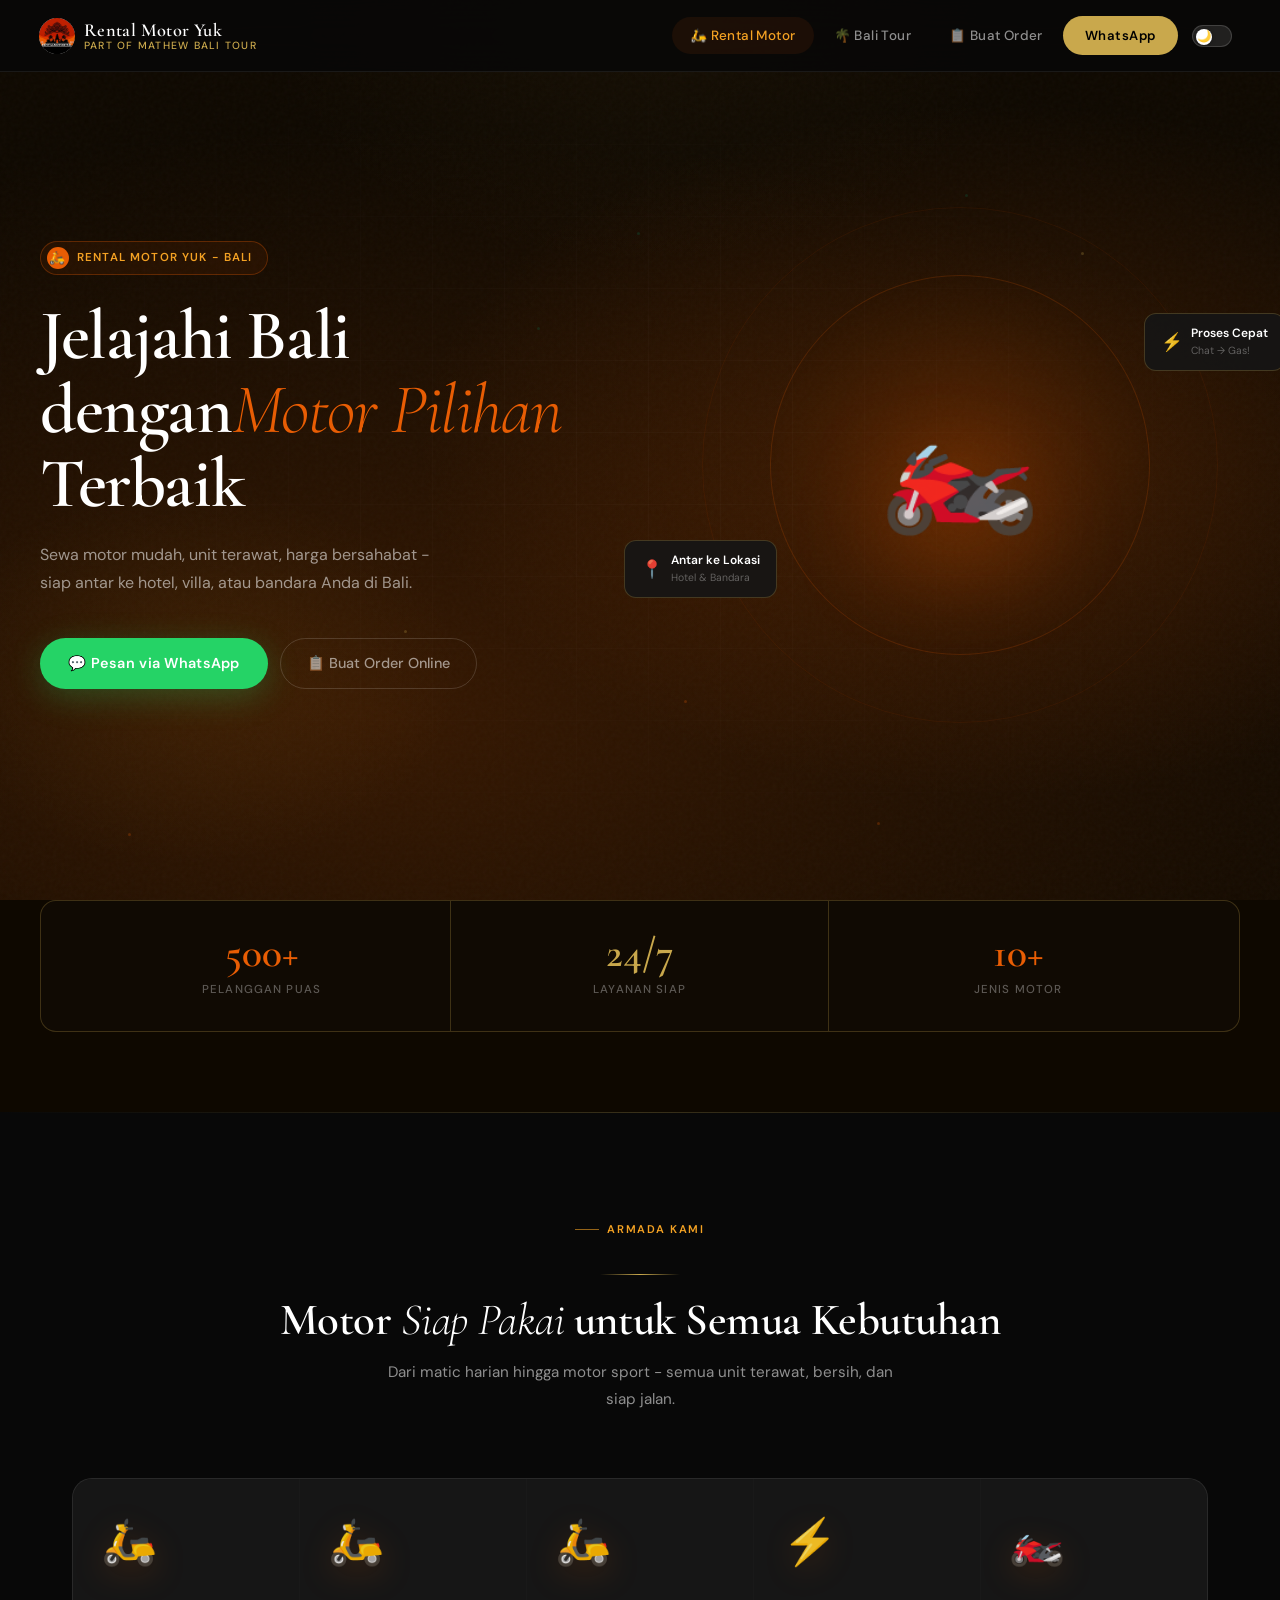
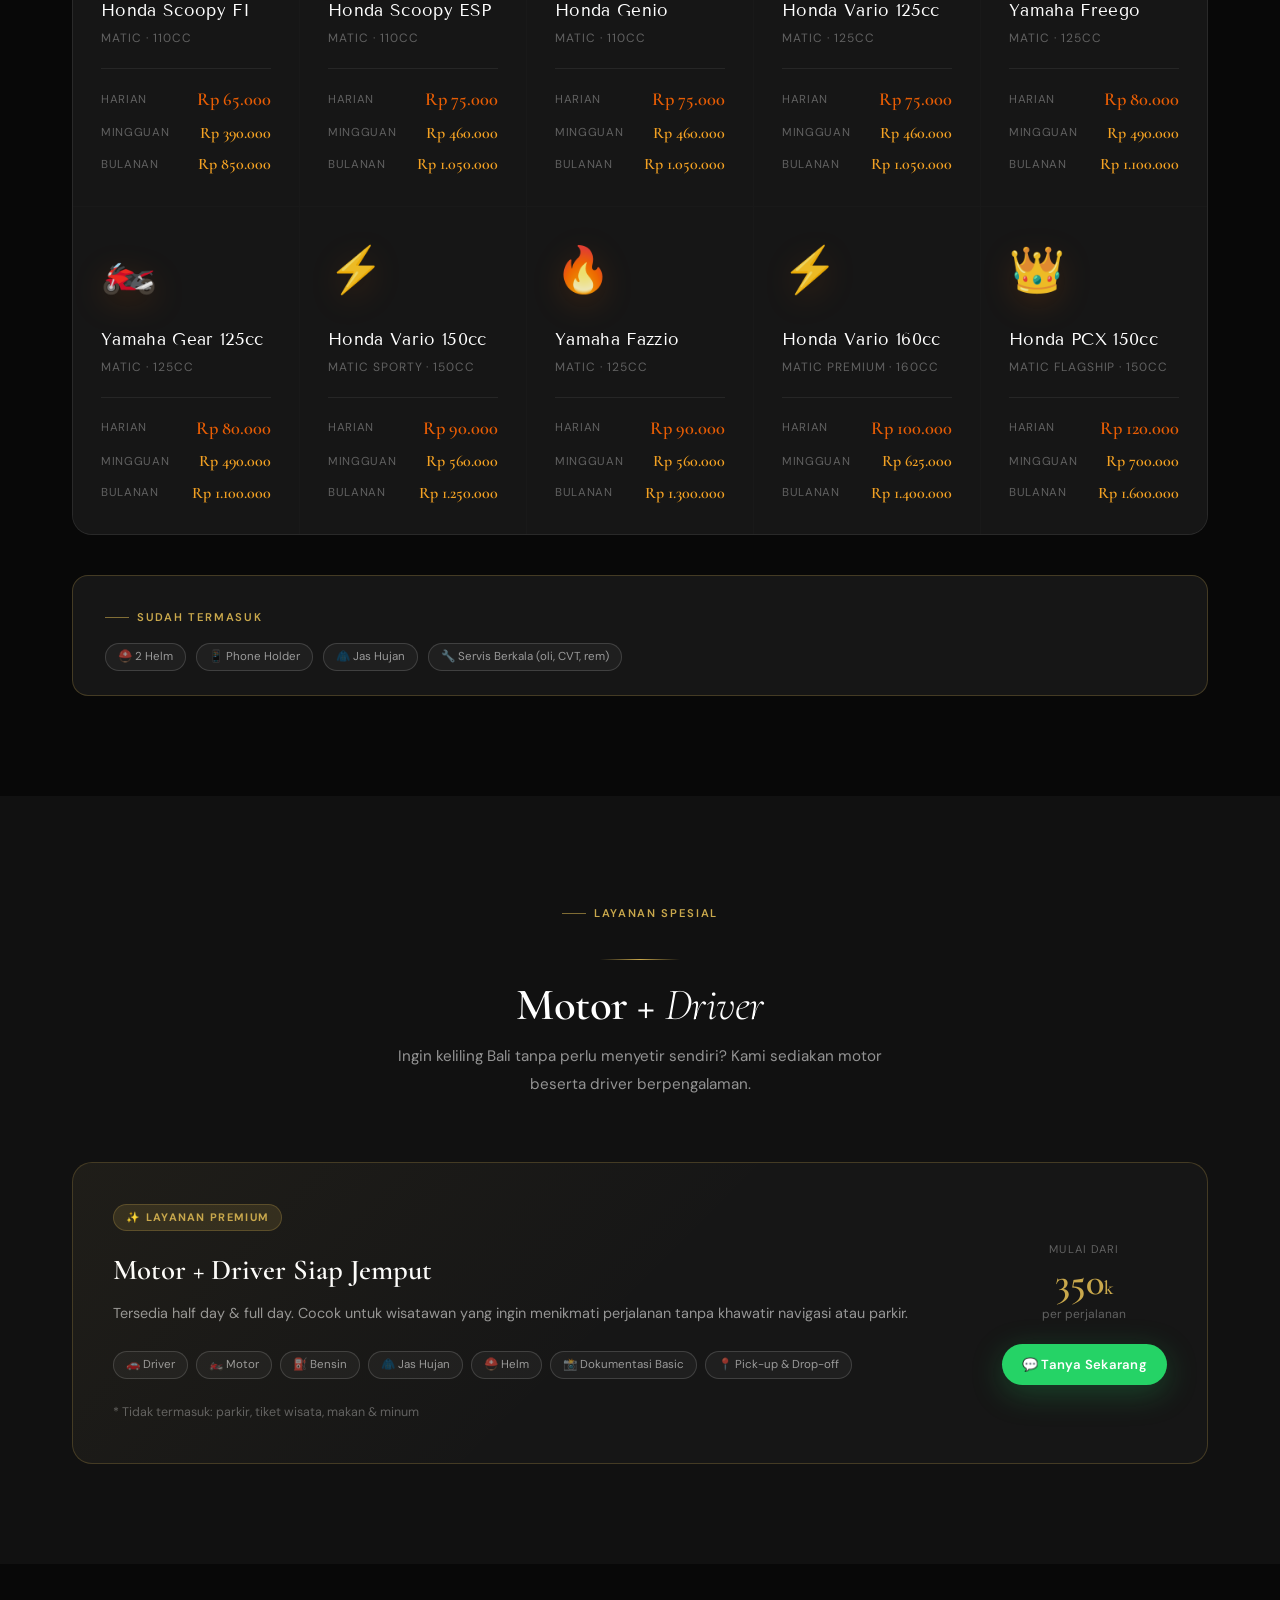
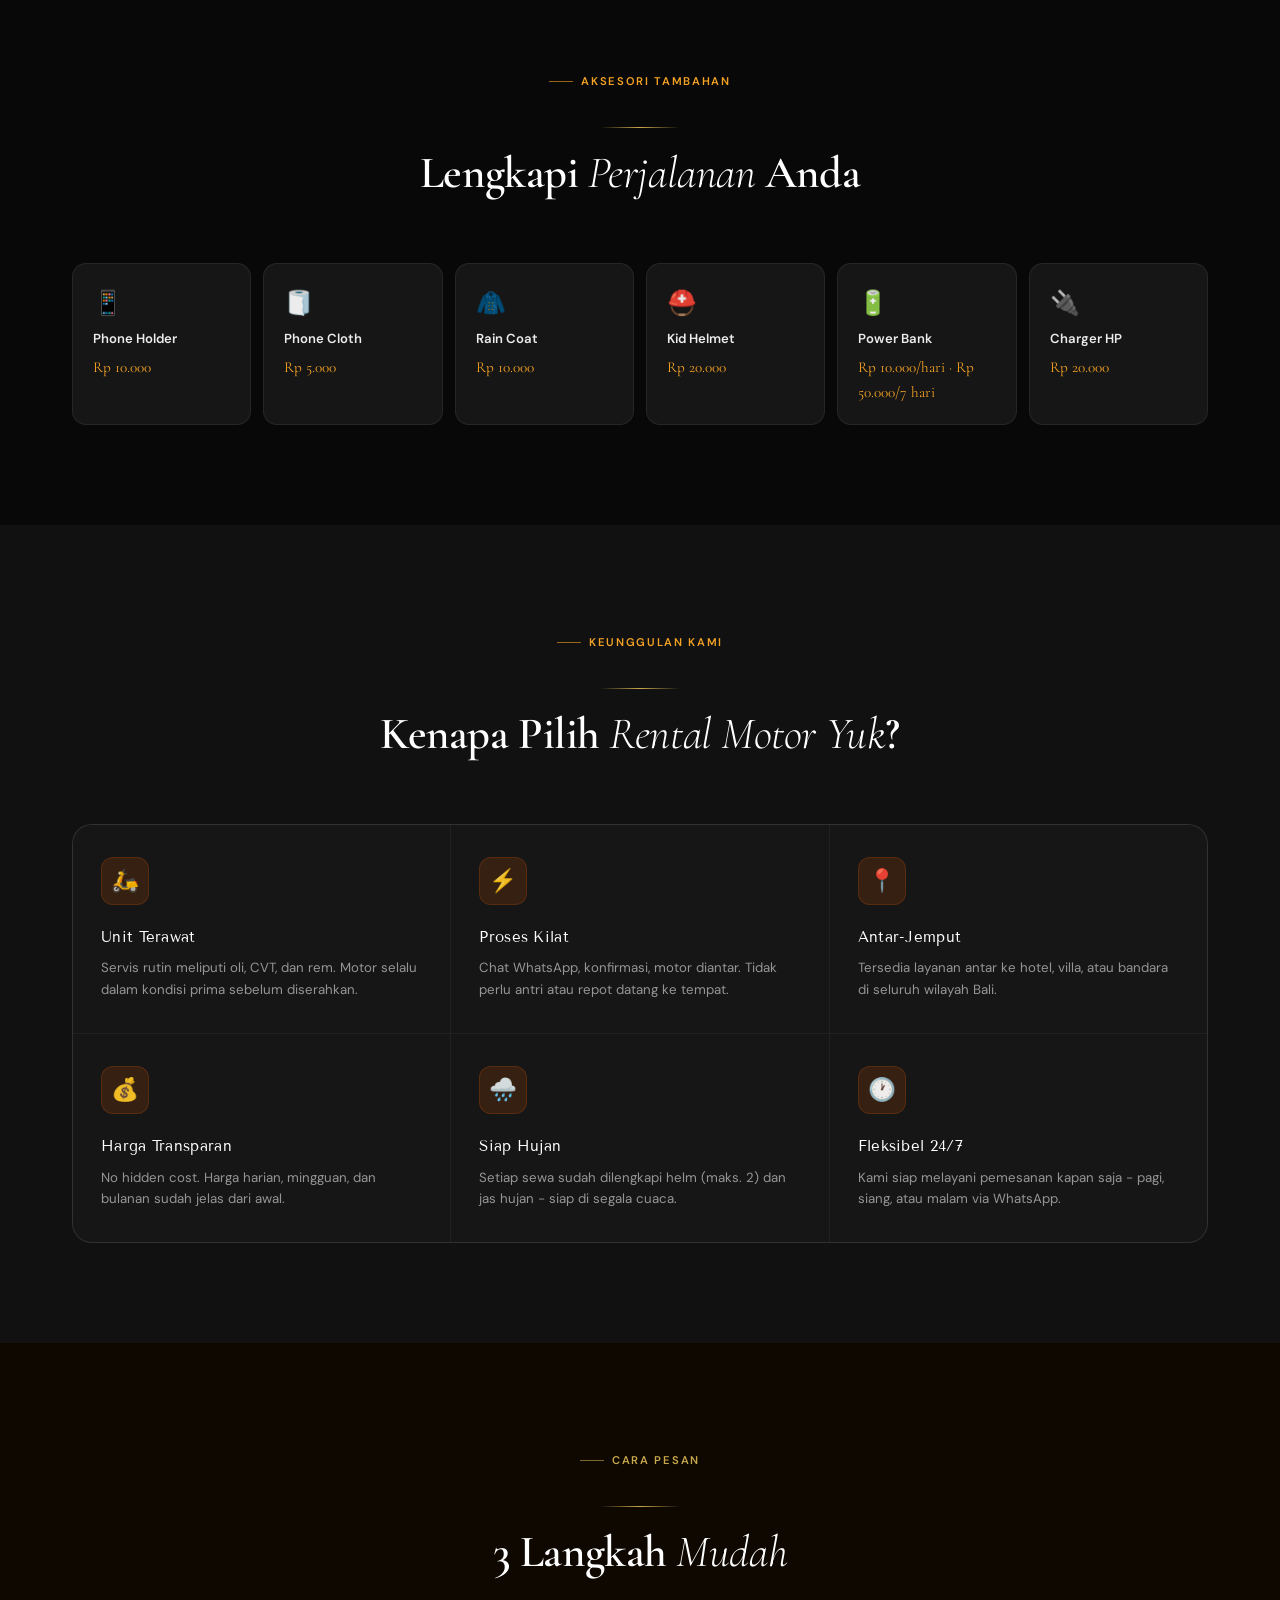
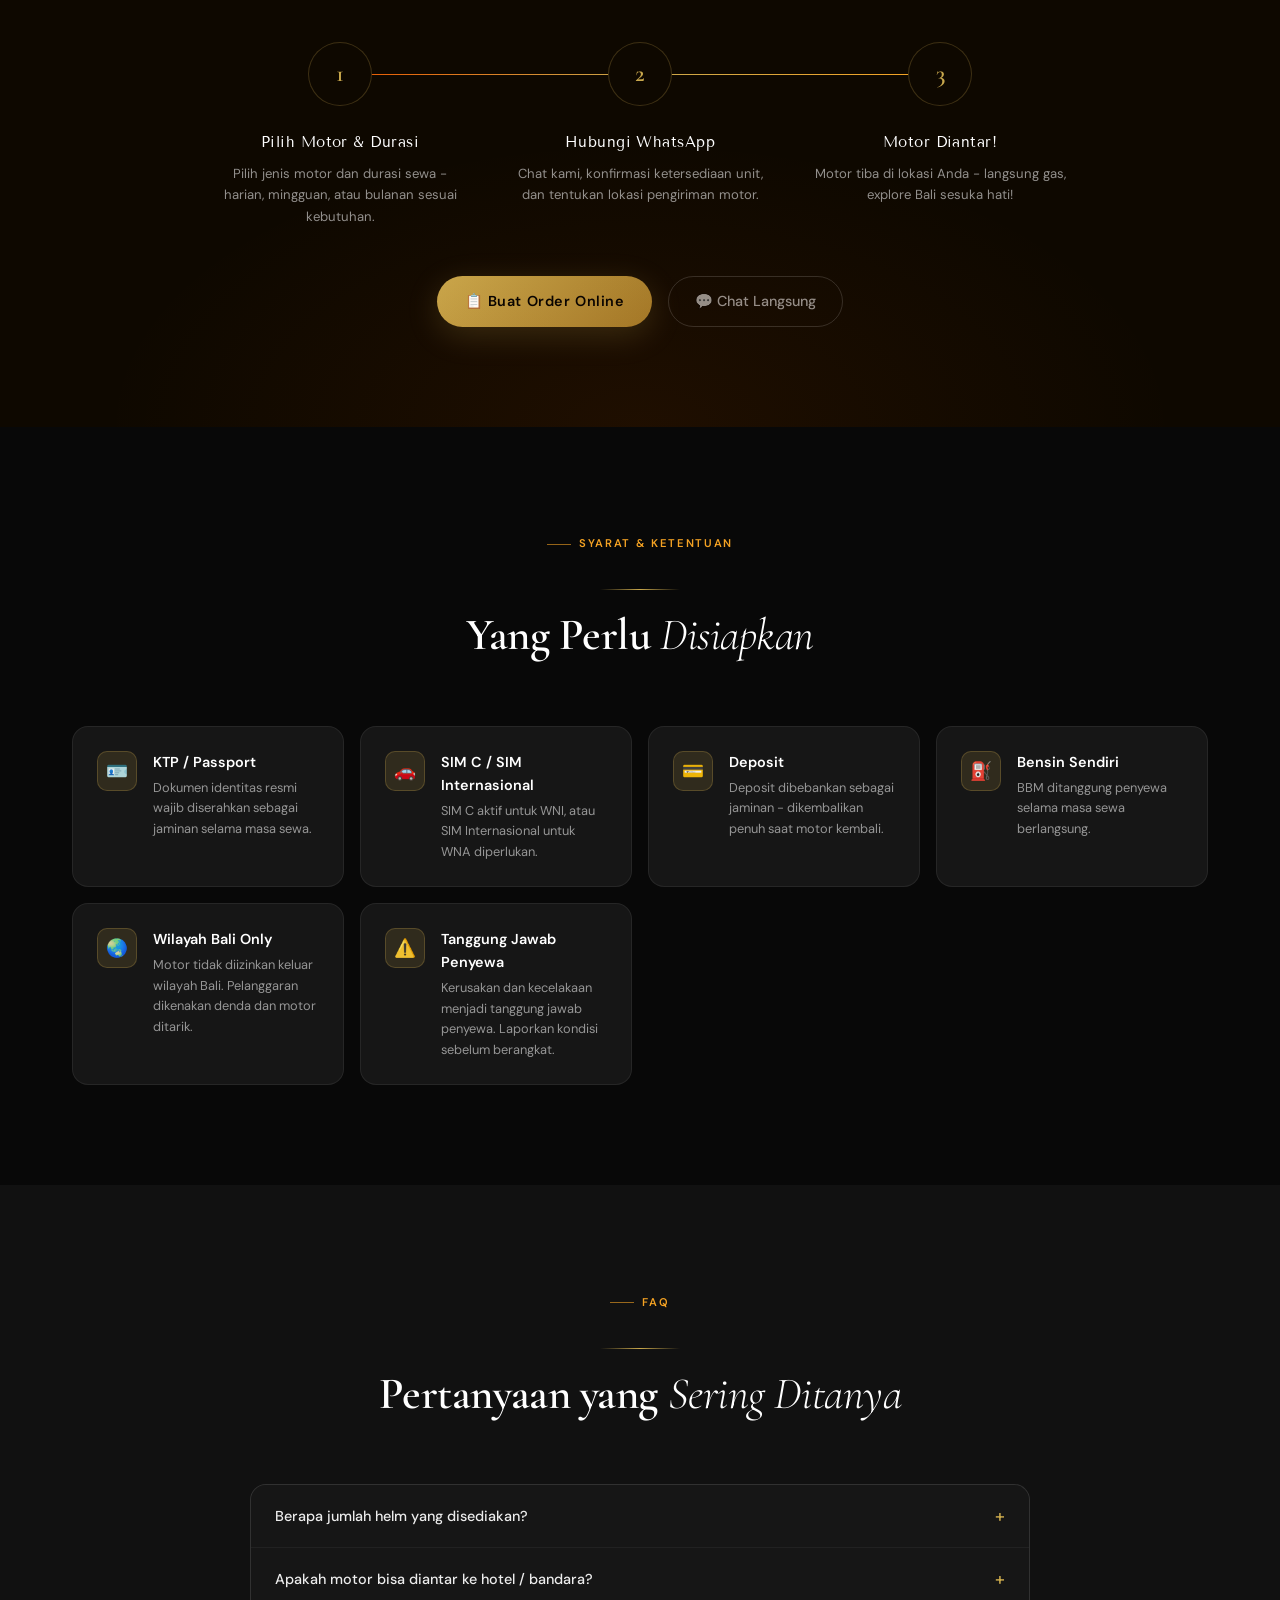
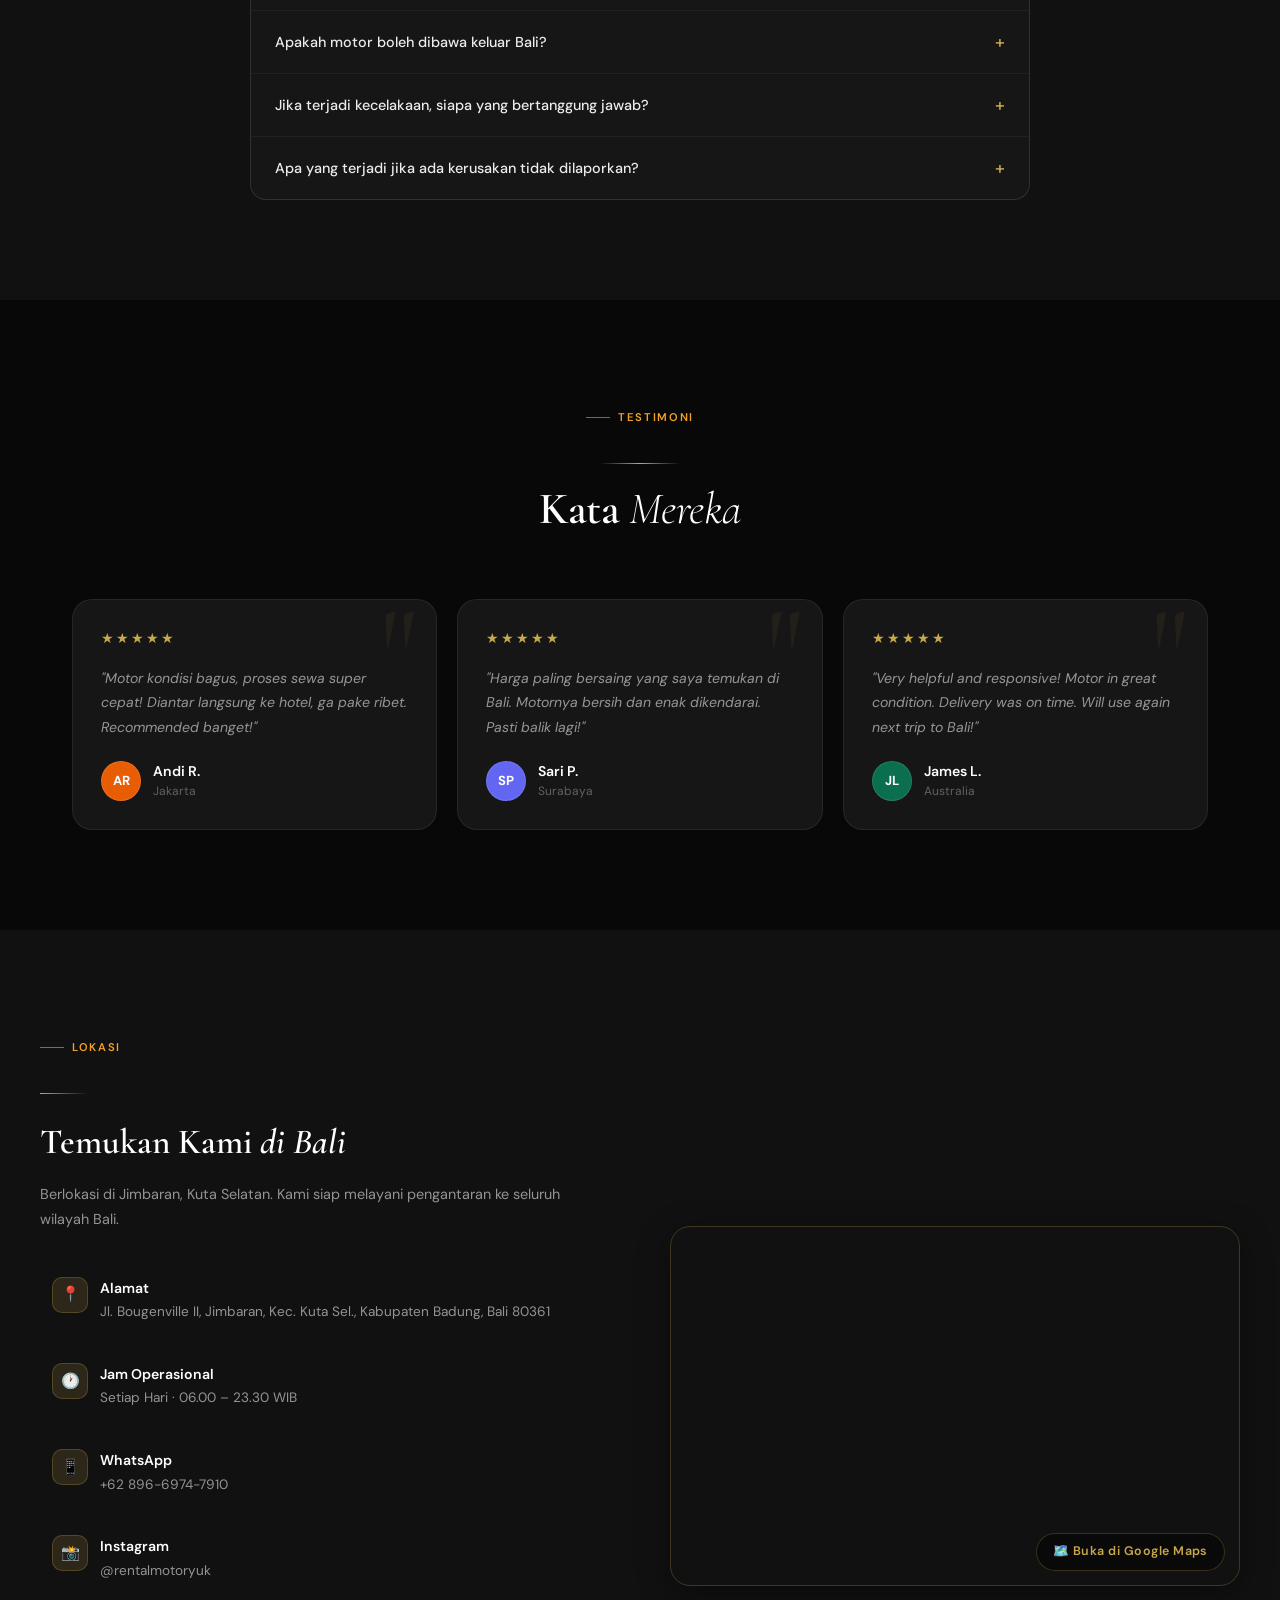
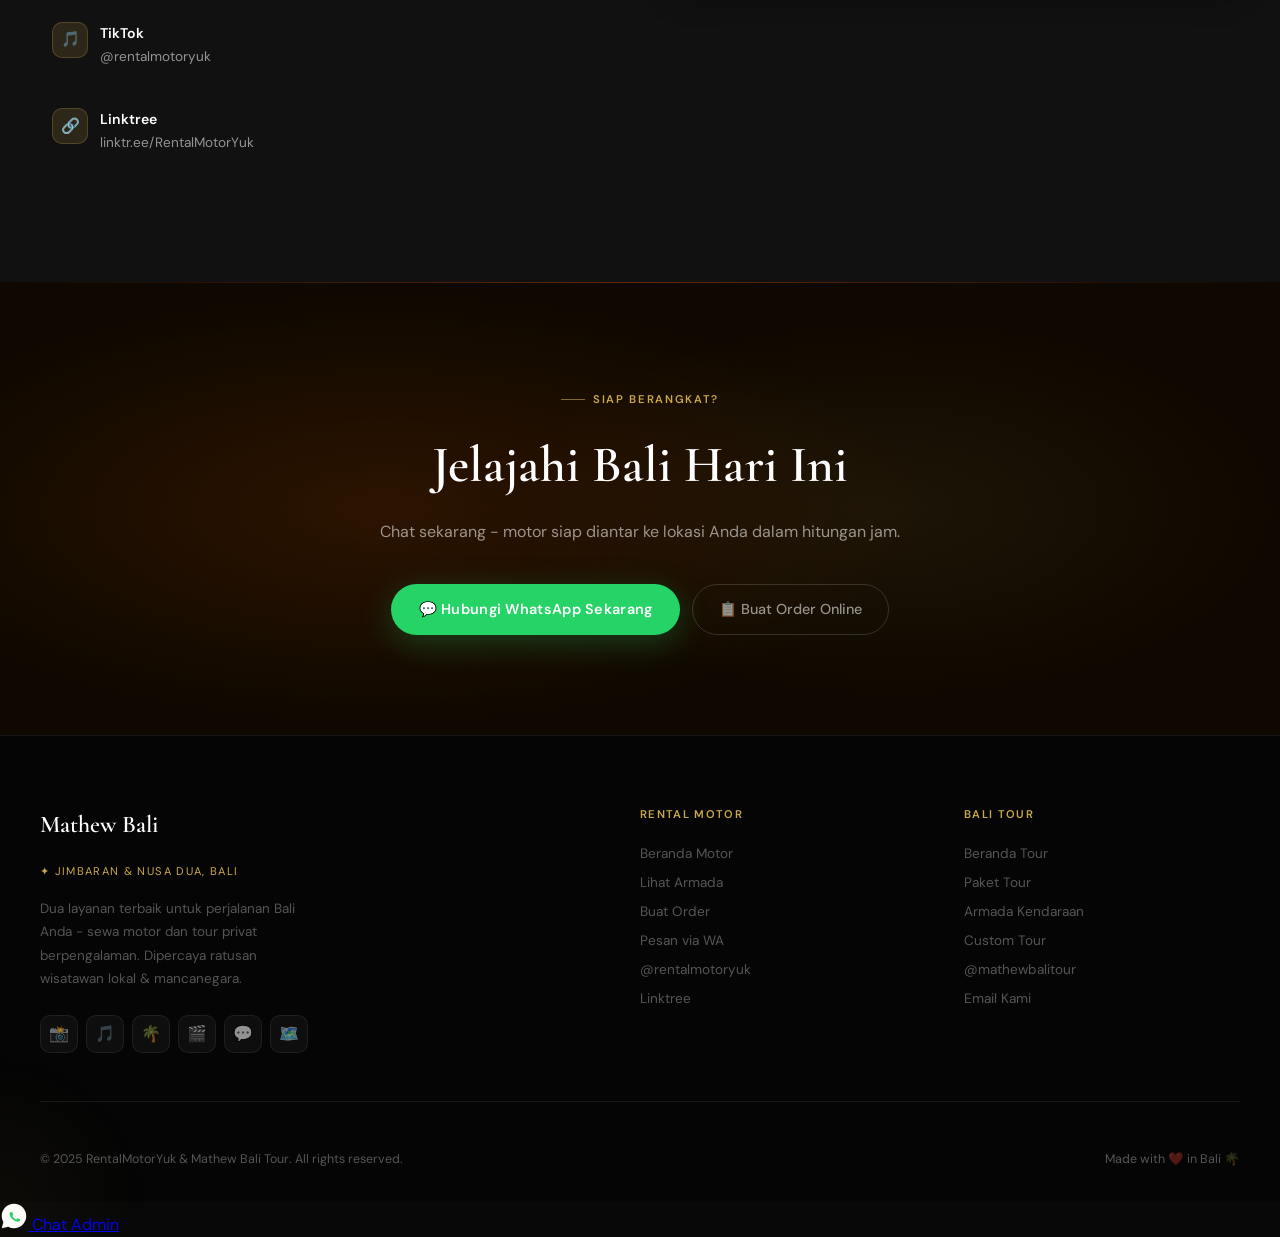
==== index.html @ 5f936829 "initial commit: website rental motor yuk & mathew bali tour" ====
<!doctype html>
<html lang="id">
  <head>
    <meta charset="UTF-8" />
    <meta name="viewport" content="width=device-width, initial-scale=1.0" />
    <title>
      Rental Motor Yuk - Sewa Motor Bali Terpercaya | Jimbaran, Nusa Dua
    </title>
    <meta
      name="description"
      content="Rental motor Bali terpercaya di Jimbaran & Nusa Dua. Scoopy, Vario, PCX, Fazzio tersedia. Harga mulai Rp 65.000/hari. Antar-jemput ke hotel & bandara."
    />

    <!-- Favicon -->
    <link rel="icon" type="image/svg+xml" href="logo/favicon.svg" />
    <link rel="shortcut icon" href="logo/favicon.svg" />
    <link rel="apple-touch-icon" href="logo/rentalmotoryuk-circle.png" />

    <!-- Open Graph / Social Preview -->
    <meta property="og:type" content="website" />
    <meta property="og:url" content="https://mathewbali.vercel.app/" />
    <meta
      property="og:title"
      content="Rental Motor Yuk – Sewa Motor Bali Terpercaya"
    />
    <meta
      property="og:description"
      content="Sewa motor Bali mudah & terpercaya. Harga mulai Rp 65.000/hari. Antar ke hotel, villa, bandara. Scoopy, Vario, PCX, Fazzio tersedia."
    />
    <meta
      property="og:image"
      content="https://mathewbali.vercel.app/logo/rentalmotoryuk-circle.png"
    />
    <meta property="og:image:width" content="400" />
    <meta property="og:image:height" content="400" />
    <meta property="og:locale" content="id_ID" />
    <meta property="og:site_name" content="Rental Motor Yuk" />

    <!-- Twitter Card -->
    <meta name="twitter:card" content="summary_large_image" />
    <meta
      name="twitter:title"
      content="Rental Motor Yuk – Sewa Motor Bali Terpercaya"
    />
    <meta
      name="twitter:description"
      content="Sewa motor Bali mudah & terpercaya. Harga mulai Rp 65.000/hari. Antar ke hotel, villa, bandara."
    />
    <meta
      name="twitter:image"
      content="https://mathewbali.vercel.app/logo/rentalmotoryuk-circle.png"
    />

    <!-- SEO extras -->
    <meta name="robots" content="index, follow" />
    <meta name="theme-color" content="#E85D04" />
    <link rel="canonical" href="https://mathewbali.vercel.app/" />

    <!-- Structured Data: Local Business + Vehicle Rental -->
    <script type="application/ld+json">
    {
      "@context": "https://schema.org",
      "@graph": [
        {
          "@type": "LocalBusiness",
          "@id": "https://mathewbali.vercel.app/#rental",
          "name": "Rental Motor Yuk",
          "description": "Rental motor Bali terpercaya di Jimbaran & Nusa Dua. Scoopy, Vario, PCX, Fazzio tersedia. Harga mulai Rp 65.000/hari. Antar-jemput ke hotel & bandara.",
          "url": "https://mathewbali.vercel.app/",
          "telephone": "+6289669747910",
          "email": "mathewbalitour@gmail.com",
          "image": "https://mathewbali.vercel.app/logo/rentalmotoryuk-circle.png",
          "logo": "https://mathewbali.vercel.app/logo/rentalmotoryuk-circle.png",
          "priceRange": "Rp 65.000 - Rp 120.000 / hari",
          "currenciesAccepted": "IDR",
          "paymentAccepted": "Cash, Transfer Bank",
          "openingHours": "Mo-Su 08:00-20:00",
          "sameAs": [
            "https://www.instagram.com/rentalmotoryuk",
            "https://www.tiktok.com/@rentalmotoryuk",
            "https://linktr.ee/RentalMotorYuk",
            "https://maps.app.goo.gl/8phzsVdAwPXBimxo9"
          ],
          "address": {
            "@type": "PostalAddress",
            "streetAddress": "Jimbaran",
            "addressLocality": "Nusa Dua",
            "addressRegion": "Bali",
            "addressCountry": "ID"
          },
          "geo": {
            "@type": "GeoCoordinates",
            "latitude": -8.7833,
            "longitude": 115.1667
          },
          "hasMap": "https://maps.app.goo.gl/8phzsVdAwPXBimxo9",
          "areaServed": {
            "@type": "Place",
            "name": "Bali, Indonesia"
          }
        },
        {
          "@type": "FAQPage",
          "mainEntity": [
            {
              "@type": "Question",
              "name": "Berapa harga sewa motor di Bali?",
              "acceptedAnswer": {
                "@type": "Answer",
                "text": "Harga sewa motor di Rental Motor Yuk mulai dari Rp 65.000/hari untuk Scoopy FI. Tersedia juga paket mingguan dan bulanan dengan harga lebih hemat."
              }
            },
            {
              "@type": "Question",
              "name": "Apakah ada layanan antar-jemput motor ke hotel?",
              "acceptedAnswer": {
                "@type": "Answer",
                "text": "Ya, kami menyediakan layanan antar-jemput motor ke hotel, villa, dan bandara di seluruh area Bali. Biaya pengantaran menyesuaikan lokasi."
              }
            },
            {
              "@type": "Question",
              "name": "Apa saja motor yang tersedia untuk disewa?",
              "acceptedAnswer": {
                "@type": "Answer",
                "text": "Tersedia Scoopy FI, Scoopy ESP, Genio, Vario 125cc, Freego, Gear 125cc, Vario 150cc, Fazzio, Vario 160cc, dan PCX 150cc."
              }
            },
            {
              "@type": "Question",
              "name": "Apa saja yang sudah termasuk dalam harga sewa motor?",
              "acceptedAnswer": {
                "@type": "Answer",
                "text": "Setiap sewa sudah termasuk 2 helm, phone holder, jas hujan, dan servis berkala (oli, CVT, rem) dalam batas wajar."
              }
            },
            {
              "@type": "Question",
              "name": "Apakah tersedia layanan motor dengan driver?",
              "acceptedAnswer": {
                "@type": "Answer",
                "text": "Ya, tersedia layanan motor + driver mulai dari Rp 350.000. Sudah termasuk driver, motor, bensin, jas hujan, helm, dokumentasi basic, serta pick-up & drop-off."
              }
            }
          ]
        }
      ]
    }
    </script>
    <link rel="preconnect" href="https://fonts.googleapis.com" />
    <link rel="preconnect" href="https://fonts.gstatic.com" crossorigin />
    <link
      href="https://fonts.googleapis.com/css2?family=Cormorant+Garamond:ital,wght@0,300;0,400;0,600;0,700;1,300;1,400&family=Tenor+Sans&family=DM+Sans:opsz,wght@9..40,300;9..40,400;9..40,500;9..40,600&display=swap"
      rel="stylesheet"
    />
    <link rel="stylesheet" href="css/style.css" />
    <!-- Anti-flash theme init -->
    <script>
      (function () {
        var t = localStorage.getItem("mathewbali-theme") || "dark";
        document.documentElement.setAttribute("data-theme", t);
      })();
    </script>
  </head>
  <body>
    <!-- ══════════════════════════════════════
     NAVBAR
══════════════════════════════════════ -->
    <nav class="navbar" id="navbar">
      <a href="index.html" class="nav-brand">
        <div class="nav-brand-logo" style="background: none; padding: 0">
          <img
            src="logo/rentalmotoryuk-circle.png"
            alt="Rental Motor Yuk"
            style="
              width: 36px;
              height: 36px;
              object-fit: cover;
              border-radius: 50%;
            "
          />
        </div>
        <div class="nav-brand-text">
          <span class="nav-brand-name">Rental Motor Yuk</span>
          <span class="nav-brand-sub">Part of Mathew Bali Tour</span>
        </div>
      </a>

      <ul class="nav-links" id="navLinks">
        <li>
          <a href="index.html" id="nav-motor" class="active-motor"
            >🛵 Rental Motor</a
          >
        </li>
        <li><a href="tour.html" id="nav-tour">🌴 Bali Tour</a></li>
        <li><a href="order.html">📋 Buat Order</a></li>
        <li>
          <a
            href="https://wa.me/6289669747910"
            target="_blank"
            class="nav-cta"
            onclick="closeMenu()"
            >WhatsApp</a
          >
        </li>
        <li id="theme-toggle-wrap">
          <div
            id="theme-toggle-track"
            onclick="toggleTheme()"
            title="Toggle light/dark mode"
          >
            <div id="theme-toggle-thumb">
              <span id="theme-toggle-icon">🌙</span>
            </div>
          </div>
        </li>
      </ul>

      <div class="hamburger" onclick="toggleMenu()" id="hamburger">
        <span></span><span></span><span></span>
      </div>
    </nav>

    <!-- ══════════════════════════════════════
     HERO
══════════════════════════════════════ -->
    <section class="motor-hero">
      <div class="hero-grid"></div>
      <div class="hero-noise"></div>
      <div class="motor-hero-inner">
        <!-- LEFT: Copy -->
        <div>
          <div class="motor-hero-badge">
            <span class="motor-hero-badge-dot">🛵</span>
            Rental Motor Yuk - Bali
          </div>
          <h1 class="hero-headline">
            <span class="word-reveal" style="--d: 0ms">Jelajahi Bali</span
            ><br />
            <span class="word-reveal" style="--d: 120ms">dengan </span
            ><em class="word-reveal" style="--d: 240ms">Motor Pilihan</em><br />
            <span class="word-reveal" style="--d: 360ms">Terbaik</span>
          </h1>
          <p class="hero-sub">
            Sewa motor mudah, unit terawat, harga bersahabat - siap antar ke
            hotel, villa, atau bandara Anda di Bali.
          </p>
          <div class="hero-buttons">
            <a
              href="https://wa.me/6289669747910?text=Halo,%20saya%20ingin%20sewa%20motor%20di%20Bali"
              target="_blank"
              class="btn-wa"
            >
              💬 Pesan via WhatsApp
            </a>
            <a href="order.html" class="btn-ghost">📋 Buat Order Online</a>
          </div>
        </div>

        <!-- RIGHT: Visual -->
        <div class="motor-visual">
          <div class="motor-glow-ring">
            <div class="motor-icon-wrap">🏍️</div>
          </div>
          <div class="motor-float-badge motor-float-badge-1">
            <span class="badge-icon">⚡</span>
            <div>
              <div class="badge-text">Proses Cepat</div>
              <div class="badge-sub">Chat → Gas!</div>
            </div>
          </div>
          <div class="motor-float-badge motor-float-badge-2">
            <span class="badge-icon">📍</span>
            <div>
              <div class="badge-text">Antar ke Lokasi</div>
              <div class="badge-sub">Hotel & Bandara</div>
            </div>
          </div>
        </div>
      </div>
    </section>

    <!-- ══════════════════════════════════════
     STATS
══════════════════════════════════════ -->
    <div class="motor-stats">
      <div class="stats-bar container">
        <div class="stat-item reveal">
          <div class="stat-num stat-num-motor">500+</div>
          <div class="stat-label">Pelanggan Puas</div>
        </div>
        <div class="stat-item reveal reveal-delay-1">
          <div class="stat-num stat-num-gold">24/7</div>
          <div class="stat-label">Layanan Siap</div>
        </div>
        <div class="stat-item reveal reveal-delay-2">
          <div class="stat-num stat-num-motor">10+</div>
          <div class="stat-label">Jenis Motor</div>
        </div>
      </div>
    </div>

    <section class="motor-armada" id="armada">
      <div class="container">
        <div class="section-header">
          <div class="section-eyebrow eyebrow-motor">Armada Kami</div>
          <div class="gold-line center"></div>
          <h2 class="section-title">
            Motor <em>Siap Pakai</em> untuk Semua Kebutuhan
          </h2>
          <p class="section-desc">
            Dari matic harian hingga motor sport - semua unit terawat, bersih,
            dan siap jalan.
          </p>
        </div>

        <div class="armada-grid">
          <!-- Scoopy FI -->
          <div class="armada-card reveal zoom-card">
            <span class="armada-emoji">🛵</span>
            <div class="armada-name">Honda Scoopy FI</div>
            <div class="armada-cc">Matic · 110cc</div>
            <div class="armada-prices">
              <div class="armada-price-row highlight">
                <span class="armada-price-label">Harian</span>
                <span class="armada-price-value">Rp 65.000</span>
              </div>
              <div class="armada-price-row">
                <span class="armada-price-label">Mingguan</span>
                <span class="armada-price-value">Rp 390.000</span>
              </div>
              <div class="armada-price-row">
                <span class="armada-price-label">Bulanan</span>
                <span class="armada-price-value">Rp 850.000</span>
              </div>
            </div>
          </div>

          <!-- Scoopy ESP -->
          <div class="armada-card reveal reveal-delay-1 zoom-card">
            <span class="armada-emoji">🛵</span>
            <div class="armada-name">Honda Scoopy ESP</div>
            <div class="armada-cc">Matic · 110cc</div>
            <div class="armada-prices">
              <div class="armada-price-row highlight">
                <span class="armada-price-label">Harian</span>
                <span class="armada-price-value">Rp 75.000</span>
              </div>
              <div class="armada-price-row">
                <span class="armada-price-label">Mingguan</span>
                <span class="armada-price-value">Rp 460.000</span>
              </div>
              <div class="armada-price-row">
                <span class="armada-price-label">Bulanan</span>
                <span class="armada-price-value">Rp 1.050.000</span>
              </div>
            </div>
          </div>

          <!-- Honda Genio -->
          <div class="armada-card reveal reveal-delay-2 zoom-card">
            <span class="armada-emoji">🛵</span>
            <div class="armada-name">Honda Genio</div>
            <div class="armada-cc">Matic · 110cc</div>
            <div class="armada-prices">
              <div class="armada-price-row highlight">
                <span class="armada-price-label">Harian</span>
                <span class="armada-price-value">Rp 75.000</span>
              </div>
              <div class="armada-price-row">
                <span class="armada-price-label">Mingguan</span>
                <span class="armada-price-value">Rp 460.000</span>
              </div>
              <div class="armada-price-row">
                <span class="armada-price-label">Bulanan</span>
                <span class="armada-price-value">Rp 1.050.000</span>
              </div>
            </div>
          </div>

          <!-- Vario 125 -->
          <div class="armada-card reveal zoom-card">
            <span class="armada-emoji">⚡</span>
            <div class="armada-name">Honda Vario 125cc</div>
            <div class="armada-cc">Matic · 125cc</div>
            <div class="armada-prices">
              <div class="armada-price-row highlight">
                <span class="armada-price-label">Harian</span>
                <span class="armada-price-value">Rp 75.000</span>
              </div>
              <div class="armada-price-row">
                <span class="armada-price-label">Mingguan</span>
                <span class="armada-price-value">Rp 460.000</span>
              </div>
              <div class="armada-price-row">
                <span class="armada-price-label">Bulanan</span>
                <span class="armada-price-value">Rp 1.050.000</span>
              </div>
            </div>
          </div>

          <!-- Yamaha Freego -->
          <div class="armada-card reveal reveal-delay-1 zoom-card">
            <span class="armada-emoji">🏍️</span>
            <div class="armada-name">Yamaha Freego</div>
            <div class="armada-cc">Matic · 125cc</div>
            <div class="armada-prices">
              <div class="armada-price-row highlight">
                <span class="armada-price-label">Harian</span>
                <span class="armada-price-value">Rp 80.000</span>
              </div>
              <div class="armada-price-row">
                <span class="armada-price-label">Mingguan</span>
                <span class="armada-price-value">Rp 490.000</span>
              </div>
              <div class="armada-price-row">
                <span class="armada-price-label">Bulanan</span>
                <span class="armada-price-value">Rp 1.100.000</span>
              </div>
            </div>
          </div>

          <!-- Yamaha Gear 125 -->
          <div class="armada-card reveal reveal-delay-2 zoom-card">
            <span class="armada-emoji">🏍️</span>
            <div class="armada-name">Yamaha Gear 125cc</div>
            <div class="armada-cc">Matic · 125cc</div>
            <div class="armada-prices">
              <div class="armada-price-row highlight">
                <span class="armada-price-label">Harian</span>
                <span class="armada-price-value">Rp 80.000</span>
              </div>
              <div class="armada-price-row">
                <span class="armada-price-label">Mingguan</span>
                <span class="armada-price-value">Rp 490.000</span>
              </div>
              <div class="armada-price-row">
                <span class="armada-price-label">Bulanan</span>
                <span class="armada-price-value">Rp 1.100.000</span>
              </div>
            </div>
          </div>

          <!-- Vario 150 -->
          <div class="armada-card reveal zoom-card">
            <span class="armada-emoji">⚡</span>
            <div class="armada-name">Honda Vario 150cc</div>
            <div class="armada-cc">Matic Sporty · 150cc</div>
            <div class="armada-prices">
              <div class="armada-price-row highlight">
                <span class="armada-price-label">Harian</span>
                <span class="armada-price-value">Rp 90.000</span>
              </div>
              <div class="armada-price-row">
                <span class="armada-price-label">Mingguan</span>
                <span class="armada-price-value">Rp 560.000</span>
              </div>
              <div class="armada-price-row">
                <span class="armada-price-label">Bulanan</span>
                <span class="armada-price-value">Rp 1.250.000</span>
              </div>
            </div>
          </div>

          <!-- Yamaha Fazzio -->
          <div class="armada-card reveal reveal-delay-1 zoom-card">
            <span class="armada-emoji">🔥</span>
            <div class="armada-name">Yamaha Fazzio</div>
            <div class="armada-cc">Matic · 125cc</div>
            <div class="armada-prices">
              <div class="armada-price-row highlight">
                <span class="armada-price-label">Harian</span>
                <span class="armada-price-value">Rp 90.000</span>
              </div>
              <div class="armada-price-row">
                <span class="armada-price-label">Mingguan</span>
                <span class="armada-price-value">Rp 560.000</span>
              </div>
              <div class="armada-price-row">
                <span class="armada-price-label">Bulanan</span>
                <span class="armada-price-value">Rp 1.300.000</span>
              </div>
            </div>
          </div>

          <!-- Vario 160 -->
          <div class="armada-card reveal reveal-delay-2 zoom-card">
            <span class="armada-emoji">⚡</span>
            <div class="armada-name">Honda Vario 160cc</div>
            <div class="armada-cc">Matic Premium · 160cc</div>
            <div class="armada-prices">
              <div class="armada-price-row highlight">
                <span class="armada-price-label">Harian</span>
                <span class="armada-price-value">Rp 100.000</span>
              </div>
              <div class="armada-price-row">
                <span class="armada-price-label">Mingguan</span>
                <span class="armada-price-value">Rp 625.000</span>
              </div>
              <div class="armada-price-row">
                <span class="armada-price-label">Bulanan</span>
                <span class="armada-price-value">Rp 1.400.000</span>
              </div>
            </div>
          </div>

          <!-- PCX 150 -->
          <div class="armada-card reveal zoom-card">
            <span class="armada-emoji">👑</span>
            <div class="armada-name">Honda PCX 150cc</div>
            <div class="armada-cc">Matic Flagship · 150cc</div>
            <div class="armada-prices">
              <div class="armada-price-row highlight">
                <span class="armada-price-label">Harian</span>
                <span class="armada-price-value">Rp 120.000</span>
              </div>
              <div class="armada-price-row">
                <span class="armada-price-label">Mingguan</span>
                <span class="armada-price-value">Rp 700.000</span>
              </div>
              <div class="armada-price-row">
                <span class="armada-price-label">Bulanan</span>
                <span class="armada-price-value">Rp 1.600.000</span>
              </div>
            </div>
          </div>
        </div>
        <!-- /armada-grid -->

        <!-- SUDAH INCLUDE -->
        <div
          style="
            margin-top: 2.5rem;
            background: var(--dark-card);
            border: 1px solid var(--gold-border);
            border-radius: 16px;
            padding: 1.5rem 2rem;
          "
        >
          <div class="section-eyebrow eyebrow-gold" style="margin-bottom: 1rem">
            Sudah Termasuk
          </div>
          <div style="display: flex; flex-wrap: wrap; gap: 10px">
            <span class="driver-include-chip">⛑️ 2 Helm</span>
            <span class="driver-include-chip">📱 Phone Holder</span>
            <span class="driver-include-chip">🧥 Jas Hujan</span>
            <span class="driver-include-chip"
              >🔧 Servis Berkala (oli, CVT, rem)</span
            >
          </div>
        </div>
      </div>
    </section>

    <!-- ══════════════════════════════════════
     LAYANAN MOTOR + DRIVER
══════════════════════════════════════ -->
    <section class="motor-features" style="background: var(--dark-surface)">
      <div class="container">
        <div class="section-header">
          <div class="section-eyebrow eyebrow-gold">Layanan Spesial</div>
          <div class="gold-line center"></div>
          <h2 class="section-title">Motor + <em>Driver</em></h2>
          <p class="section-desc">
            Ingin keliling Bali tanpa perlu menyetir sendiri? Kami sediakan
            motor beserta driver berpengalaman.
          </p>
        </div>

        <div class="driver-card reveal">
          <div>
            <div class="driver-tag">✨ Layanan Premium</div>
            <div class="driver-title">Motor + Driver Siap Jemput</div>
            <p class="driver-desc">
              Tersedia half day & full day. Cocok untuk wisatawan yang ingin
              menikmati perjalanan tanpa khawatir navigasi atau parkir.
            </p>
            <div class="driver-includes">
              <span class="driver-include-chip">🚗 Driver</span>
              <span class="driver-include-chip">🏍️ Motor</span>
              <span class="driver-include-chip">⛽ Bensin</span>
              <span class="driver-include-chip">🧥 Jas Hujan</span>
              <span class="driver-include-chip">⛑️ Helm</span>
              <span class="driver-include-chip">📸 Dokumentasi Basic</span>
              <span class="driver-include-chip">📍 Pick-up & Drop-off</span>
            </div>
            <p style="font-size: 0.78rem; color: var(--text-muted)">
              * Tidak termasuk: parkir, tiket wisata, makan & minum
            </p>
          </div>
          <div class="driver-price-box">
            <div class="driver-price-from">Mulai dari</div>
            <div class="driver-price-num">
              350<span style="font-size: 1.2rem">k</span>
            </div>
            <div class="driver-price-unit">per perjalanan</div>
            <a
              href="https://wa.me/6289669747910?text=Halo,%20saya%20ingin%20info%20layanan%20Motor%20+%20Driver"
              target="_blank"
              class="btn-wa"
              style="
                margin-top: 1.25rem;
                font-size: 0.82rem;
                padding: 10px 20px;
              "
            >
              💬 Tanya Sekarang
            </a>
          </div>
        </div>
      </div>
    </section>

    <!-- ══════════════════════════════════════
     AKSESORI TAMBAHAN
══════════════════════════════════════ -->
    <section style="background: var(--dark-bg); padding: var(--section-pad)">
      <div class="container">
        <div class="section-header">
          <div class="section-eyebrow eyebrow-motor">Aksesori Tambahan</div>
          <div class="gold-line center"></div>
          <h2 class="section-title">Lengkapi <em>Perjalanan</em> Anda</h2>
        </div>
        <div class="addon-grid">
          <div class="addon-item reveal">
            <div class="addon-icon">📱</div>
            <div class="addon-name">Phone Holder</div>
            <div class="addon-price">Rp 10.000</div>
          </div>
          <div class="addon-item reveal reveal-delay-1">
            <div class="addon-icon">🧻</div>
            <div class="addon-name">Phone Cloth</div>
            <div class="addon-price">Rp 5.000</div>
          </div>
          <div class="addon-item reveal reveal-delay-2">
            <div class="addon-icon">🧥</div>
            <div class="addon-name">Rain Coat</div>
            <div class="addon-price">Rp 10.000</div>
          </div>
          <div class="addon-item reveal">
            <div class="addon-icon">⛑️</div>
            <div class="addon-name">Kid Helmet</div>
            <div class="addon-price">Rp 20.000</div>
          </div>
          <div class="addon-item reveal reveal-delay-1">
            <div class="addon-icon">🔋</div>
            <div class="addon-name">Power Bank</div>
            <div class="addon-price">Rp 10.000/hari · Rp 50.000/7 hari</div>
          </div>
          <div class="addon-item reveal reveal-delay-2">
            <div class="addon-icon">🔌</div>
            <div class="addon-name">Charger HP</div>
            <div class="addon-price">Rp 20.000</div>
          </div>
        </div>
      </div>
    </section>

    <!-- ══════════════════════════════════════
     KEUNGGULAN
══════════════════════════════════════ -->
    <section class="motor-features">
      <div class="container">
        <div class="section-header">
          <div class="section-eyebrow eyebrow-motor">Keunggulan Kami</div>
          <div class="gold-line center"></div>
          <h2 class="section-title">Kenapa Pilih <em>Rental Motor Yuk</em>?</h2>
        </div>
        <div class="features-grid">
          <div class="feature-card reveal">
            <div class="feature-icon">🛵</div>
            <div class="feature-title">Unit Terawat</div>
            <div class="feature-desc">
              Servis rutin meliputi oli, CVT, dan rem. Motor selalu dalam
              kondisi prima sebelum diserahkan.
            </div>
          </div>
          <div class="feature-card reveal reveal-delay-1">
            <div class="feature-icon">⚡</div>
            <div class="feature-title">Proses Kilat</div>
            <div class="feature-desc">
              Chat WhatsApp, konfirmasi, motor diantar. Tidak perlu antri atau
              repot datang ke tempat.
            </div>
          </div>
          <div class="feature-card reveal reveal-delay-2">
            <div class="feature-icon">📍</div>
            <div class="feature-title">Antar-Jemput</div>
            <div class="feature-desc">
              Tersedia layanan antar ke hotel, villa, atau bandara di seluruh
              wilayah Bali.
            </div>
          </div>
          <div class="feature-card reveal">
            <div class="feature-icon">💰</div>
            <div class="feature-title">Harga Transparan</div>
            <div class="feature-desc">
              No hidden cost. Harga harian, mingguan, dan bulanan sudah jelas
              dari awal.
            </div>
          </div>
          <div class="feature-card reveal reveal-delay-1">
            <div class="feature-icon">🌧️</div>
            <div class="feature-title">Siap Hujan</div>
            <div class="feature-desc">
              Setiap sewa sudah dilengkapi helm (maks. 2) dan jas hujan - siap
              di segala cuaca.
            </div>
          </div>
          <div class="feature-card reveal reveal-delay-2">
            <div class="feature-icon">🕐</div>
            <div class="feature-title">Fleksibel 24/7</div>
            <div class="feature-desc">
              Kami siap melayani pemesanan kapan saja - pagi, siang, atau malam
              via WhatsApp.
            </div>
          </div>
        </div>
      </div>
    </section>

    <!-- ══════════════════════════════════════
     CARA PESAN
══════════════════════════════════════ -->
    <section class="motor-steps">
      <div class="container">
        <div class="section-header">
          <div class="section-eyebrow eyebrow-gold">Cara Pesan</div>
          <div class="gold-line center"></div>
          <h2 class="section-title">3 Langkah <em>Mudah</em></h2>
        </div>
        <div class="steps-track">
          <div class="step reveal">
            <div class="step-circle">1</div>
            <div class="step-title">Pilih Motor & Durasi</div>
            <div class="step-desc">
              Pilih jenis motor dan durasi sewa - harian, mingguan, atau bulanan
              sesuai kebutuhan.
            </div>
          </div>
          <div class="step reveal reveal-delay-1">
            <div class="step-circle">2</div>
            <div class="step-title">Hubungi WhatsApp</div>
            <div class="step-desc">
              Chat kami, konfirmasi ketersediaan unit, dan tentukan lokasi
              pengiriman motor.
            </div>
          </div>
          <div class="step reveal reveal-delay-2">
            <div class="step-circle">3</div>
            <div class="step-title">Motor Diantar!</div>
            <div class="step-desc">
              Motor tiba di lokasi Anda - langsung gas, explore Bali sesuka
              hati!
            </div>
          </div>
        </div>
        <div style="text-align: center; margin-top: 3rem">
          <a href="order.html" class="btn-gold" style="margin-right: 12px"
            >📋 Buat Order Online</a
          >
          <a
            href="https://wa.me/6289669747910?text=Halo,%20saya%20mau%20sewa%20motor%20di%20Bali"
            target="_blank"
            class="btn-ghost"
            >💬 Chat Langsung</a
          >
        </div>
      </div>
    </section>

    <!-- ══════════════════════════════════════
     SYARAT & KETENTUAN
══════════════════════════════════════ -->
    <section class="syarat-section">
      <div class="container">
        <div class="section-header">
          <div class="section-eyebrow eyebrow-motor">Syarat & Ketentuan</div>
          <div class="gold-line center"></div>
          <h2 class="section-title">Yang Perlu <em>Disiapkan</em></h2>
        </div>
        <div class="syarat-grid">
          <div class="syarat-card reveal">
            <div class="syarat-icon">🪪</div>
            <div>
              <div class="syarat-title">KTP / Passport</div>
              <div class="syarat-desc">
                Dokumen identitas resmi wajib diserahkan sebagai jaminan selama
                masa sewa.
              </div>
            </div>
          </div>
          <div class="syarat-card reveal reveal-delay-1">
            <div class="syarat-icon">🚗</div>
            <div>
              <div class="syarat-title">SIM C / SIM Internasional</div>
              <div class="syarat-desc">
                SIM C aktif untuk WNI, atau SIM Internasional untuk WNA
                diperlukan.
              </div>
            </div>
          </div>
          <div class="syarat-card reveal reveal-delay-2">
            <div class="syarat-icon">💳</div>
            <div>
              <div class="syarat-title">Deposit</div>
              <div class="syarat-desc">
                Deposit dibebankan sebagai jaminan - dikembalikan penuh saat
                motor kembali.
              </div>
            </div>
          </div>
          <div class="syarat-card reveal">
            <div class="syarat-icon">⛽</div>
            <div>
              <div class="syarat-title">Bensin Sendiri</div>
              <div class="syarat-desc">
                BBM ditanggung penyewa selama masa sewa berlangsung.
              </div>
            </div>
          </div>
          <div class="syarat-card reveal reveal-delay-1">
            <div class="syarat-icon">🌏</div>
            <div>
              <div class="syarat-title">Wilayah Bali Only</div>
              <div class="syarat-desc">
                Motor tidak diizinkan keluar wilayah Bali. Pelanggaran dikenakan
                denda dan motor ditarik.
              </div>
            </div>
          </div>
          <div class="syarat-card reveal reveal-delay-2">
            <div class="syarat-icon">⚠️</div>
            <div>
              <div class="syarat-title">Tanggung Jawab Penyewa</div>
              <div class="syarat-desc">
                Kerusakan dan kecelakaan menjadi tanggung jawab penyewa.
                Laporkan kondisi sebelum berangkat.
              </div>
            </div>
          </div>
        </div>
      </div>
    </section>

    <!-- ══════════════════════════════════════
     FAQ
══════════════════════════════════════ -->
    <section class="faq-section">
      <div class="container">
        <div class="section-header">
          <div class="section-eyebrow eyebrow-motor">FAQ</div>
          <div class="gold-line center"></div>
          <h2 class="section-title">Pertanyaan yang <em>Sering Ditanya</em></h2>
        </div>
        <div class="faq-list reveal">
          <div class="faq-item">
            <button class="faq-question">
              Berapa jumlah helm yang disediakan?
              <span class="faq-icon">+</span>
            </button>
            <div class="faq-answer">
              <div class="faq-answer-inner">
                Setiap sewa sudah termasuk maksimal 2 helm. Jika membutuhkan
                helm tambahan (misalnya helm anak), tersedia dengan biaya Rp
                20.000.
              </div>
            </div>
          </div>
          <div class="faq-item">
            <button class="faq-question">
              Apakah motor bisa diantar ke hotel / bandara?
              <span class="faq-icon">+</span>
            </button>
            <div class="faq-answer">
              <div class="faq-answer-inner">
                Bisa. Layanan antar-jemput tersedia ke seluruh wilayah Bali -
                hotel, villa, bandara, maupun pelabuhan. Biaya pengiriman
                disesuaikan dengan lokasi tujuan.
              </div>
            </div>
          </div>
          <div class="faq-item">
            <button class="faq-question">
              Apakah motor boleh dibawa keluar Bali?
              <span class="faq-icon">+</span>
            </button>
            <div class="faq-answer">
              <div class="faq-answer-inner">
                Tidak. Motor hanya boleh digunakan di wilayah Bali. Membawa
                motor keluar Bali akan dikenakan denda dan motor akan ditarik
                paksa.
              </div>
            </div>
          </div>
          <div class="faq-item">
            <button class="faq-question">
              Jika terjadi kecelakaan, siapa yang bertanggung jawab?
              <span class="faq-icon">+</span>
            </button>
            <div class="faq-answer">
              <div class="faq-answer-inner">
                Segala risiko dan biaya akibat kecelakaan ditanggung sepenuhnya
                oleh penyewa. Kami menyarankan penyewa untuk berkendara dengan
                hati-hati dan mematuhi peraturan lalu lintas.
              </div>
            </div>
          </div>
          <div class="faq-item">
            <button class="faq-question">
              Apa yang terjadi jika ada kerusakan tidak dilaporkan?
              <span class="faq-icon">+</span>
            </button>
            <div class="faq-answer">
              <div class="faq-answer-inner">
                Kerusakan yang tidak dilaporkan sebelum motor digunakan akan
                dianggap tanggung jawab penyewa, dan dikenakan denda serta motor
                bisa ditarik. Harap periksa kondisi motor sebelum berangkat.
              </div>
            </div>
          </div>
        </div>
      </div>
    </section>

    <!-- ══════════════════════════════════════
     TESTIMONI
══════════════════════════════════════ -->
    <section class="testimonials">
      <div class="container">
        <div class="section-header">
          <div class="section-eyebrow eyebrow-motor">Testimoni</div>
          <div class="gold-line center"></div>
          <h2 class="section-title">Kata <em>Mereka</em></h2>
        </div>
        <div class="testi-grid">
          <div class="testi-card reveal">
            <div class="testi-stars">★★★★★</div>
            <p class="testi-text">
              "Motor kondisi bagus, proses sewa super cepat! Diantar langsung ke
              hotel, ga pake ribet. Recommended banget!"
            </p>
            <div class="testi-author">
              <div
                class="testi-avatar"
                style="background: var(--motor-primary)"
              >
                AR
              </div>
              <div>
                <div class="testi-name">Andi R.</div>
                <div class="testi-loc">Jakarta</div>
              </div>
            </div>
          </div>
          <div class="testi-card reveal reveal-delay-1">
            <div class="testi-stars">★★★★★</div>
            <p class="testi-text">
              "Harga paling bersaing yang saya temukan di Bali. Motornya bersih
              dan enak dikendarai. Pasti balik lagi!"
            </p>
            <div class="testi-author">
              <div class="testi-avatar" style="background: #6366f1">SP</div>
              <div>
                <div class="testi-name">Sari P.</div>
                <div class="testi-loc">Surabaya</div>
              </div>
            </div>
          </div>
          <div class="testi-card reveal reveal-delay-2">
            <div class="testi-stars">★★★★★</div>
            <p class="testi-text">
              "Very helpful and responsive! Motor in great condition. Delivery
              was on time. Will use again next trip to Bali!"
            </p>
            <div class="testi-author">
              <div class="testi-avatar" style="background: var(--tour-primary)">
                JL
              </div>
              <div>
                <div class="testi-name">James L.</div>
                <div class="testi-loc">Australia</div>
              </div>
            </div>
          </div>
        </div>
      </div>
    </section>

    <!-- ══════════════════════════════════════
     LOKASI
══════════════════════════════════════ -->
    <section class="location-section">
      <div class="location-inner">
        <div class="location-info">
          <div class="section-eyebrow eyebrow-motor">Lokasi</div>
          <div class="gold-line"></div>
          <h2>Temukan Kami <em>di Bali</em></h2>
          <p class="loc-desc">
            Berlokasi di Jimbaran, Kuta Selatan. Kami siap melayani pengantaran
            ke seluruh wilayah Bali.
          </p>
          <div class="location-detail">
            <div class="loc-icon">📍</div>
            <div class="loc-text">
              <strong>Alamat</strong>
              Jl. Bougenville II, Jimbaran, Kec. Kuta Sel., Kabupaten Badung,
              Bali 80361
            </div>
          </div>
          <div class="location-detail">
            <div class="loc-icon">🕐</div>
            <div class="loc-text">
              <strong>Jam Operasional</strong>
              Setiap Hari · 06.00 – 23.30 WIB
            </div>
          </div>
          <div class="location-detail">
            <div class="loc-icon">📱</div>
            <div class="loc-text">
              <strong>WhatsApp</strong>
              +62 896-6974-7910
            </div>
          </div>
          <div class="location-detail">
            <div class="loc-icon">📸</div>
            <div class="loc-text">
              <strong>Instagram</strong>
              @rentalmotoryuk
            </div>
          </div>
          <div class="location-detail">
            <div class="loc-icon">🎵</div>
            <div class="loc-text">
              <strong>TikTok</strong>
              @rentalmotoryuk
            </div>
          </div>
          <div class="location-detail">
            <div class="loc-icon">🔗</div>
            <div class="loc-text">
              <strong>Linktree</strong>
              linktr.ee/RentalMotorYuk
            </div>
          </div>
        </div>
        <div class="map-embed-wrap">
          <iframe
            src="https://maps.google.com/maps?q=Jl.+Bougenville+II,+Jimbaran,+Kec.+Kuta+Sel.,+Kabupaten+Badung,+Bali+80361&output=embed&z=16"
            width="100%"
            height="100%"
            style="border: 0; border-radius: 20px"
            allowfullscreen=""
            loading="lazy"
            referrerpolicy="no-referrer-when-downgrade"
            title="Lokasi Rental Motor Yuk"
          ></iframe>
          <a
            href="https://maps.app.goo.gl/8phzsVdAwPXBimxo9"
            target="_blank"
            class="map-open-btn"
            >🗺️ Buka di Google Maps</a
          >
        </div>
      </div>
    </section>

    <!-- ══════════════════════════════════════
     CTA BOTTOM
══════════════════════════════════════ -->
    <div class="motor-cta-banner">
      <div class="container" style="position: relative">
        <div
          class="section-eyebrow eyebrow-gold"
          style="justify-content: center; margin-bottom: 1rem"
        >
          Siap Berangkat?
        </div>
        <h2>Jelajahi Bali Hari Ini</h2>
        <p>
          Chat sekarang - motor siap diantar ke lokasi Anda dalam hitungan jam.
        </p>
        <div
          style="
            display: flex;
            gap: 12px;
            justify-content: center;
            flex-wrap: wrap;
          "
        >
          <a
            href="https://wa.me/6289669747910?text=Halo,%20saya%20mau%20sewa%20motor%20di%20Bali"
            target="_blank"
            class="btn-wa"
          >
            💬 Hubungi WhatsApp Sekarang
          </a>
          <a href="order.html" class="btn-ghost">📋 Buat Order Online</a>
        </div>
      </div>
    </div>

    <!-- ══════════════════════════════════════
     FOOTER
══════════════════════════════════════ -->
    <footer>
      <div class="footer-inner">
        <div class="footer-top">
          <div>
            <div class="footer-brand-name">Mathew Bali</div>
            <div class="footer-brand-tagline">✦ Jimbaran & Nusa Dua, Bali</div>
            <p class="footer-brand-desc">
              Dua layanan terbaik untuk perjalanan Bali Anda - sewa motor dan
              tour privat berpengalaman. Dipercaya ratusan wisatawan lokal &
              mancanegara.
            </p>
            <div class="footer-socials">
              <a
                href="https://www.instagram.com/rentalmotoryuk"
                target="_blank"
                class="social-btn"
                title="Instagram Rental Motor"
                >📸</a
              >
              <a
                href="https://www.tiktok.com/@rentalmotoryuk"
                target="_blank"
                class="social-btn"
                title="TikTok Rental Motor"
                >🎵</a
              >
              <a
                href="https://www.instagram.com/mathewbalitour"
                target="_blank"
                class="social-btn"
                title="Instagram Bali Tour"
                >🌴</a
              >
              <a
                href="https://www.tiktok.com/@mathewbalitour"
                target="_blank"
                class="social-btn"
                title="TikTok Bali Tour"
                >🎬</a
              >
              <a
                href="https://wa.me/6289669747910"
                target="_blank"
                class="social-btn"
                title="WhatsApp"
                >💬</a
              >
              <a
                href="https://maps.app.goo.gl/8phzsVdAwPXBimxo9"
                target="_blank"
                class="social-btn"
                title="Google Maps"
                >🗺️</a
              >
            </div>
          </div>

          <div class="footer-col">
            <div class="footer-col-title">Rental Motor</div>
            <a href="index.html">Beranda Motor</a>
            <a href="index.html#armada">Lihat Armada</a>
            <a href="order.html">Buat Order</a>
            <a
              href="https://wa.me/6289669747910?text=Halo,%20saya%20ingin%20sewa%20motor"
              target="_blank"
              >Pesan via WA</a
            >
            <a href="https://www.instagram.com/rentalmotoryuk" target="_blank"
              >@rentalmotoryuk</a
            >
            <a href="https://linktr.ee/RentalMotorYuk" target="_blank"
              >Linktree</a
            >
          </div>

          <div class="footer-col">
            <div class="footer-col-title">Bali Tour</div>
            <a href="tour.html">Beranda Tour</a>
            <a href="tour.html#packages">Paket Tour</a>
            <a href="tour.html#armada-tour">Armada Kendaraan</a>
            <a
              href="https://wa.me/6289669747910?text=Halo,%20saya%20ingin%20info%20Bali%20Tour"
              target="_blank"
              >Custom Tour</a
            >
            <a href="https://www.instagram.com/mathewbalitour" target="_blank"
              >@mathewbalitour</a
            >
            <a href="mailto:mathewbalitour@gmail.com">Email Kami</a>
          </div>
        </div>

        <div class="footer-bottom">
          <span
            >© 2025 RentalMotorYuk & Mathew Bali Tour. All rights
            reserved.</span
          >
          <span>Made with ❤️ in Bali 🌴</span>
        </div>
      </div>
    </footer>

    <script src="js/main.js"></script>

    <!-- Floating WA Button -->
    <a
      href="https://wa.me/6289669747910?text=Halo%20Admin,%20saya%20ingin%20sewa%20motor%20di%20Bali"
      target="_blank"
      id="wa-float"
      title="Chat Admin via WhatsApp"
    >
      <svg
        width="28"
        height="28"
        viewBox="0 0 32 32"
        fill="none"
        xmlns="http://www.w3.org/2000/svg"
      >
        <path
          d="M16 2C8.268 2 2 8.268 2 16c0 2.478.67 4.797 1.838 6.786L2 30l7.43-1.81A13.94 13.94 0 0016 30c7.732 0 14-6.268 14-14S23.732 2 16 2z"
          fill="#fff"
        />
        <path
          d="M22.5 19.5c-.3-.15-1.77-.87-2.04-.97-.27-.1-.47-.15-.67.15-.2.3-.77.97-.94 1.17-.17.2-.35.22-.65.07-.3-.15-1.27-.47-2.42-1.5-.9-.8-1.5-1.78-1.67-2.08-.17-.3-.02-.46.13-.6.13-.13.3-.35.45-.52.15-.17.2-.3.3-.5.1-.2.05-.37-.02-.52-.07-.15-.67-1.62-.92-2.22-.24-.58-.49-.5-.67-.51h-.57c-.2 0-.52.07-.79.37-.27.3-1.03 1.01-1.03 2.46s1.06 2.85 1.2 3.05c.15.2 2.08 3.17 5.04 4.45.7.3 1.25.48 1.68.62.7.22 1.34.19 1.84.12.56-.08 1.77-.72 2.02-1.42.25-.7.25-1.3.17-1.42-.07-.12-.27-.2-.57-.35z"
          fill="#25D366"
        />
      </svg>
      <span>Chat Admin</span>
    </a>
  </body>
</html>
---- css/style.css ----
/* ═══════════════════════════════════════════════════
   MATHEW BALI - Global Stylesheet
   Luxury Refined · Dark Theme · Gold Accent
   ═══════════════════════════════════════════════════ */

/* ── CSS VARIABLES ── */
:root {
  /* Motor palette */
  --motor-primary: #e85d04;
  --motor-primary-dim: rgba(232, 93, 4, 0.15);
  --motor-dark: #0e0800;
  --motor-gold: #f4a223;

  /* Tour palette */
  --tour-primary: #0b6e4f;
  --tour-primary-dim: rgba(11, 110, 79, 0.15);
  --tour-dark: #020f09;
  --tour-green: #4ade80;

  /* Shared gold */
  --gold: #c9a84c;
  --gold-light: #e8c97a;
  --gold-dim: rgba(201, 168, 76, 0.15);
  --gold-border: rgba(201, 168, 76, 0.25);

  /* Neutral — DARK (default) */
  --white: #ffffff;
  --off-white: #f5f0e8;
  --dark-bg: #080808;
  --dark-surface: #111111;
  --dark-card: #161616;
  --dark-border: rgba(255, 255, 255, 0.07);
  --dark-border-hover: rgba(255, 255, 255, 0.15);
  --text-primary: rgba(255, 255, 255, 0.92);
  --text-secondary: rgba(255, 255, 255, 0.55);
  --text-muted: rgba(255, 255, 255, 0.32);

  /* Typography */
  --font-display: "Cormorant Garamond", serif;
  --font-title: "Tenor Sans", sans-serif;
  --font-body: "DM Sans", sans-serif;

  /* Spacing */
  --section-pad: 100px 2rem;
  --max-width: 1200px;

  /* Transitions */
  --ease: cubic-bezier(0.25, 0.8, 0.25, 1);
  --transition: all 0.4s var(--ease);
  --transition-fast: all 0.2s var(--ease);
}

/* ═══════════════════════════════════════════════════
   LIGHT MODE — Luxury Ivory & Gold
   ═══════════════════════════════════════════════════ */
[data-theme="light"] {
  /* Backgrounds — warm ivory hierarchy */
  --dark-bg: #f7f3ee;
  --dark-surface: #efe9e0;
  --dark-card: #ffffff;
  --motor-dark: #fdf6ee;
  --tour-dark: #eef5f1;

  /* Borders */
  --dark-border: rgba(0, 0, 0, 0.08);
  --dark-border-hover: rgba(0, 0, 0, 0.18);

  /* Text — deep charcoal */
  --white: #1a1209;
  --text-primary: rgba(26, 18, 9, 0.9);
  --text-secondary: rgba(26, 18, 9, 0.55);
  --text-muted: rgba(26, 18, 9, 0.35);

  /* Gold — slightly richer in light */
  --gold: #a07828;
  --gold-light: #c9a84c;
  --gold-dim: rgba(160, 120, 40, 0.1);
  --gold-border: rgba(160, 120, 40, 0.22);

  /* Motor accent — deeper orange on light */
  --motor-gold: #c94f00;
  --motor-primary-dim: rgba(232, 93, 4, 0.1);

  /* Tour accent — deeper green on light */
  --tour-green: #0b6e4f;
  --tour-primary-dim: rgba(11, 110, 79, 0.1);
}

/* ── Global theme transition — hanya elemen utama, bukan semua elemen ── */
body,
.navbar,
.nav-links,
.nav-links.open,
.armada-card,
.feature-card,
.testi-card,
.pkg-card,
.armada-tour-card,
.syarat-card,
.addon-item,
.faq-item,
.faq-question,
.faq-answer-inner,
.driver-card,
.motor-option,
.addon-check-item,
.summary-card,
.location-detail,
.social-btn,
.step-circle,
footer,
.footer-top,
.motor-float-badge,
.tour-float-badge,
#robot-panel,
#robot-spline,
.map-open-btn {
  transition:
    background-color 0.35s ease,
    border-color 0.35s ease,
    color 0.25s ease,
    box-shadow 0.35s ease;
}

/* ── Light mode specific overrides ── */

/* Navbar */
[data-theme="light"] .navbar {
  background: rgba(247, 243, 238, 0.88);
}
[data-theme="light"] .navbar.scrolled {
  background: rgba(247, 243, 238, 0.97);
  border-bottom-color: rgba(160, 120, 40, 0.15);
}
[data-theme="light"] .nav-links a:hover {
  background: rgba(0, 0, 0, 0.05);
  color: var(--white);
}
[data-theme="light"] .nav-links a.active-motor {
  color: #c94f00;
  background: rgba(232, 93, 4, 0.08);
}
[data-theme="light"] .hamburger:hover {
  background: rgba(0, 0, 0, 0.05);
}

/* Mobile nav panel */
[data-theme="light"] .nav-links.open {
  background: rgba(247, 243, 238, 0.98);
  border-bottom-color: rgba(0, 0, 0, 0.08);
}

/* Hero sections */
[data-theme="light"] .motor-hero {
  background:
    radial-gradient(
      ellipse 80% 60% at 15% 40%,
      rgba(232, 93, 4, 0.1) 0%,
      transparent 55%
    ),
    radial-gradient(
      ellipse 60% 50% at 85% 60%,
      rgba(201, 168, 76, 0.07) 0%,
      transparent 55%
    ),
    radial-gradient(
      ellipse 100% 80% at 50% 100%,
      rgba(232, 93, 4, 0.04) 0%,
      transparent 60%
    ),
    var(--motor-dark);
}
[data-theme="light"] .tour-hero {
  background:
    radial-gradient(
      ellipse 80% 60% at 15% 40%,
      rgba(11, 110, 79, 0.12) 0%,
      transparent 55%
    ),
    radial-gradient(
      ellipse 60% 50% at 85% 60%,
      rgba(160, 120, 40, 0.06) 0%,
      transparent 55%
    ),
    radial-gradient(
      ellipse 100% 80% at 50% 100%,
      rgba(11, 110, 79, 0.05) 0%,
      transparent 60%
    ),
    var(--tour-dark);
}

/* Stats bar */
[data-theme="light"] .stats-bar {
  background: rgba(255, 255, 255, 0.6);
}
[data-theme="light"] .stat-item:hover::before {
  background: linear-gradient(
    135deg,
    rgba(160, 120, 40, 0.06) 0%,
    transparent 60%
  );
}

/* Armada grid */
[data-theme="light"] .armada-grid {
  background: rgba(0, 0, 0, 0.06);
}
[data-theme="light"] .armada-card:hover {
  background: rgba(232, 93, 4, 0.04);
}

/* Feature card */
[data-theme="light"] .feature-card:hover {
  background: rgba(0, 0, 0, 0.02);
}
[data-theme="light"] .feature-icon {
  background: rgba(232, 93, 4, 0.08);
  border-color: rgba(232, 93, 4, 0.15);
}
[data-theme="light"] .feature-card:hover .feature-icon {
  background: rgba(232, 93, 4, 0.13);
}

/* Steps */
[data-theme="light"] .motor-steps {
  background: var(--motor-dark);
}
[data-theme="light"] .step-circle {
  background: var(--motor-dark);
}

/* FAQ */
[data-theme="light"] .faq-item {
  background: var(--dark-card);
}
[data-theme="light"] .faq-question:hover {
  background: rgba(0, 0, 0, 0.02);
}
[data-theme="light"] .faq-answer-inner {
  border-top-color: var(--dark-border);
}

/* Testimonials */
[data-theme="light"] .testi-card:hover {
  box-shadow: 0 20px 60px rgba(0, 0, 0, 0.12);
}
[data-theme="light"] .testi-card::before {
  color: rgba(160, 120, 40, 0.08);
}

/* Float badges */
[data-theme="light"] .motor-float-badge,
[data-theme="light"] .tour-float-badge {
  background: rgba(255, 255, 255, 0.92);
  box-shadow: 0 4px 20px rgba(0, 0, 0, 0.1);
}

/* Tour packages */
[data-theme="light"] .pkg-card {
  background: var(--dark-card);
  box-shadow: 0 2px 12px rgba(0, 0, 0, 0.06);
}
[data-theme="light"] .pkg-card:hover {
  box-shadow: 0 24px 64px rgba(0, 0, 0, 0.14);
}
[data-theme="light"] .pkg-includes li {
  color: var(--text-secondary);
  border-bottom-color: var(--dark-border);
}

/* Armada tour */
[data-theme="light"] .armada-tour-card:hover {
  background: rgba(11, 110, 79, 0.04);
}
[data-theme="light"] .armada-tour-icon {
  background: rgba(11, 110, 79, 0.08);
  border-color: rgba(11, 110, 79, 0.15);
}

/* Location */
[data-theme="light"] .location-detail:hover {
  background: rgba(0, 0, 0, 0.03);
}

/* Map button */
[data-theme="light"] .map-open-btn {
  background: rgba(247, 243, 238, 0.92);
}

/* Footer */
[data-theme="light"] footer {
  background: #ece5da;
  border-top-color: rgba(0, 0, 0, 0.08);
}
[data-theme="light"] .footer-top {
  border-bottom-color: rgba(0, 0, 0, 0.08);
}
[data-theme="light"] .social-btn {
  background: rgba(0, 0, 0, 0.04);
  border-color: rgba(0, 0, 0, 0.08);
}
[data-theme="light"] .social-btn:hover {
  background: var(--gold-dim);
}

/* Order page */
[data-theme="light"] .motor-option:hover {
  background: rgba(232, 93, 4, 0.04);
}
[data-theme="light"] .motor-option.selected {
  background: rgba(232, 93, 4, 0.07);
}
[data-theme="light"] .order-input {
  color-scheme: light;
  color: var(--white);
}
[data-theme="light"] .faq-list {
  background: rgba(0, 0, 0, 0.05);
}

/* Scrollbar */
[data-theme="light"] ::-webkit-scrollbar-track {
  background: var(--dark-bg);
}
[data-theme="light"] ::-webkit-scrollbar-thumb {
  background: linear-gradient(180deg, var(--gold), rgba(160, 120, 40, 0.3));
}

/* Robot panel */
[data-theme="light"] #robot-panel {
  background: #ffffff;
  box-shadow:
    0 24px 80px rgba(0, 0, 0, 0.15),
    0 0 0 1px rgba(160, 120, 40, 0.12);
}
[data-theme="light"] #robot-spline {
  background: #f5f0e8;
}

/* Cursor glow */
[data-theme="light"] .cursor-glow {
  background: radial-gradient(
    circle,
    rgba(160, 120, 40, 0.06) 0%,
    transparent 70%
  );
}

/* Ambient dots */
[data-theme="light"] .ambient-dot {
  opacity: 0.12;
}

/* ── THEME TOGGLE SWITCH ── */
#theme-toggle-wrap {
  display: flex;
  align-items: center;
  gap: 8px;
  padding: 6px 8px;
  margin-left: 4px;
}

#theme-toggle-track {
  position: relative;
  width: 40px;
  height: 22px;
  border-radius: 100px;
  background: rgba(255, 255, 255, 0.1);
  border: 1px solid rgba(255, 255, 255, 0.15);
  cursor: pointer;
  transition:
    background 0.35s ease,
    border-color 0.35s ease;
  flex-shrink: 0;
}
[data-theme="light"] #theme-toggle-track {
  background: rgba(0, 0, 0, 0.1);
  border-color: rgba(0, 0, 0, 0.15);
}
#theme-toggle-track.is-light {
  background: var(--gold);
  border-color: var(--gold);
}

#theme-toggle-thumb {
  position: absolute;
  top: 3px;
  left: 3px;
  width: 16px;
  height: 16px;
  border-radius: 50%;
  background: #fff;
  box-shadow: 0 1px 4px rgba(0, 0, 0, 0.3);
  transition:
    transform 0.35s cubic-bezier(0.22, 1, 0.36, 1),
    width 0.2s ease;
  display: flex;
  align-items: center;
  justify-content: center;
  font-size: 0.6rem;
  line-height: 1;
}
#theme-toggle-track.is-light #theme-toggle-thumb {
  transform: translateX(18px);
  background: #fff;
}

#theme-toggle-icon {
  font-size: 0.72rem;
  line-height: 1;
  user-select: none;
}

/* ── RESET ── */
*,
*::before,
*::after {
  box-sizing: border-box;
  margin: 0;
  padding: 0;
}

html {
  scroll-behavior: smooth;
  -webkit-font-smoothing: antialiased;
}

body {
  font-family: var(--font-body);
  background: var(--dark-bg);
  color: var(--text-primary);
  overflow-x: hidden;
  line-height: 1.6;
}

/* ═══════════════════════════════════════════════════
   NAVBAR
   ═══════════════════════════════════════════════════ */
.navbar {
  position: fixed;
  top: 0;
  left: 0;
  right: 0;
  z-index: 1000;
  height: 72px;
  display: flex;
  align-items: center;
  justify-content: space-between;
  padding: 0 2.5rem;
  background: rgba(8, 8, 8, 0.85);
  backdrop-filter: blur(24px) saturate(1.5);
  -webkit-backdrop-filter: blur(24px) saturate(1.5);
  border-bottom: 1px solid var(--dark-border);
  transition: var(--transition);
}

.navbar.scrolled {
  background: rgba(8, 8, 8, 0.97);
  border-bottom-color: rgba(201, 168, 76, 0.12);
}

.nav-brand {
  display: flex;
  align-items: center;
  gap: 10px;
  text-decoration: none;
}

.nav-brand-logo {
  width: 34px;
  height: 34px;
  border-radius: 8px;
  background: linear-gradient(135deg, var(--gold) 0%, #a07828 100%);
  display: flex;
  align-items: center;
  justify-content: center;
  font-size: 1rem;
  flex-shrink: 0;
}

.nav-brand-text {
  display: flex;
  flex-direction: column;
  line-height: 1.1;
}

.nav-brand-name {
  font-family: var(--font-display);
  font-size: 1.15rem;
  font-weight: 600;
  color: var(--white);
  letter-spacing: 0.02em;
}

.nav-brand-sub {
  font-size: 0.65rem;
  color: var(--gold);
  letter-spacing: 0.12em;
  text-transform: uppercase;
  font-weight: 500;
}

.nav-links {
  display: flex;
  align-items: center;
  gap: 2px;
  list-style: none;
}

.nav-links a {
  padding: 8px 18px;
  border-radius: 100px;
  color: var(--text-secondary);
  text-decoration: none;
  font-size: 0.84rem;
  font-weight: 500;
  letter-spacing: 0.03em;
  transition: var(--transition-fast);
  display: flex;
  align-items: center;
  gap: 6px;
}

.nav-links a:hover {
  color: var(--white);
  background: rgba(255, 255, 255, 0.06);
}

.nav-links a.active-motor {
  color: var(--motor-gold);
  background: rgba(232, 93, 4, 0.08);
}

.nav-links a.active-tour {
  color: var(--tour-green);
  background: rgba(11, 110, 79, 0.1);
}

.nav-cta {
  padding: 9px 22px !important;
  background: var(--gold) !important;
  color: #000 !important;
  font-weight: 600 !important;
  letter-spacing: 0.04em !important;
  border-radius: 100px !important;
  font-size: 0.82rem !important;
  transition: var(--transition) !important;
}

.nav-cta:hover {
  background: var(--gold-light) !important;
  transform: translateY(-1px) !important;
  box-shadow: 0 8px 24px rgba(201, 168, 76, 0.3) !important;
}

/* Mobile hamburger */
.hamburger {
  display: none;
  flex-direction: column;
  gap: 5px;
  cursor: pointer;
  padding: 6px;
  border-radius: 8px;
  transition: var(--transition-fast);
}
.hamburger:hover {
  background: rgba(255, 255, 255, 0.06);
}
.hamburger span {
  display: block;
  width: 22px;
  height: 2px;
  background: var(--text-secondary);
  border-radius: 2px;
  transition: var(--transition);
}

/* ═══════════════════════════════════════════════════
   GOLD DIVIDER LINE - decorative accent
   ═══════════════════════════════════════════════════ */
.gold-line {
  display: block;
  width: 48px;
  height: 1px;
  background: linear-gradient(90deg, var(--gold), transparent);
  margin: 1.25rem 0;
}

.gold-line.center {
  margin: 1.25rem auto;
  background: linear-gradient(90deg, transparent, var(--gold), transparent);
  width: 80px;
}

/* ═══════════════════════════════════════════════════
   SECTION SHARED STYLES
   ═══════════════════════════════════════════════════ */
section {
  padding: var(--section-pad);
}

.container {
  max-width: var(--max-width);
  margin: 0 auto;
  width: 100%;
}

/* Section header */
.section-eyebrow {
  display: inline-flex;
  align-items: center;
  gap: 8px;
  font-size: 0.7rem;
  font-weight: 600;
  letter-spacing: 0.15em;
  text-transform: uppercase;
  margin-bottom: 1rem;
}

.eyebrow-motor {
  color: var(--motor-gold);
}
.eyebrow-motor::before {
  content: "";
  display: inline-block;
  width: 24px;
  height: 1px;
  background: var(--motor-gold);
  opacity: 0.6;
}

.eyebrow-tour {
  color: var(--tour-green);
}
.eyebrow-tour::before {
  content: "";
  display: inline-block;
  width: 24px;
  height: 1px;
  background: var(--tour-green);
  opacity: 0.6;
}

.eyebrow-gold {
  color: var(--gold);
}
.eyebrow-gold::before {
  content: "";
  display: inline-block;
  width: 24px;
  height: 1px;
  background: var(--gold);
  opacity: 0.6;
}

.section-title {
  font-family: var(--font-display);
  font-size: clamp(2rem, 3.5vw, 3rem);
  font-weight: 600;
  line-height: 1.15;
  margin-bottom: 0.75rem;
  color: var(--white);
  letter-spacing: -0.01em;
}

.section-title em {
  font-style: italic;
  font-weight: 300;
}

.section-desc {
  font-size: 0.95rem;
  line-height: 1.8;
  color: var(--text-secondary);
  max-width: 520px;
}

.section-header {
  text-align: center;
  margin-bottom: 4rem;
}
.section-header .section-desc {
  margin: 0 auto;
}
.section-header .gold-line {
  margin: 1.25rem auto;
}

/* ═══════════════════════════════════════════════════
   BUTTONS - shared
   ═══════════════════════════════════════════════════ */
.btn-wa {
  display: inline-flex;
  align-items: center;
  gap: 10px;
  padding: 14px 28px;
  border-radius: 100px;
  background: #25d366;
  color: white;
  text-decoration: none;
  font-weight: 600;
  font-size: 0.9rem;
  letter-spacing: 0.02em;
  transition: var(--transition);
  box-shadow: 0 8px 32px rgba(37, 211, 102, 0.25);
}
.btn-wa:hover {
  transform: translateY(-2px);
  box-shadow: 0 14px 40px rgba(37, 211, 102, 0.35);
  background: #20bd5a;
}

.btn-gold {
  display: inline-flex;
  align-items: center;
  gap: 10px;
  padding: 14px 28px;
  border-radius: 100px;
  background: linear-gradient(135deg, var(--gold) 0%, #a07828 100%);
  color: #000;
  text-decoration: none;
  font-weight: 600;
  font-size: 0.9rem;
  letter-spacing: 0.04em;
  transition: var(--transition);
  box-shadow: 0 8px 32px rgba(201, 168, 76, 0.2);
}
.btn-gold:hover {
  transform: translateY(-2px);
  box-shadow: 0 14px 40px rgba(201, 168, 76, 0.35);
  background: linear-gradient(135deg, var(--gold-light) 0%, var(--gold) 100%);
}

.btn-ghost {
  display: inline-flex;
  align-items: center;
  gap: 8px;
  padding: 13px 26px;
  border-radius: 100px;
  border: 1px solid var(--dark-border-hover);
  color: var(--text-secondary);
  background: transparent;
  text-decoration: none;
  font-weight: 500;
  font-size: 0.9rem;
  transition: var(--transition);
}
.btn-ghost:hover {
  border-color: var(--gold-border);
  color: var(--gold);
  background: var(--gold-dim);
}

/* ═══════════════════════════════════════════════════
   MOTOR HERO
   ═══════════════════════════════════════════════════ */
.motor-hero {
  min-height: 100vh;
  background: var(--motor-dark);
  position: relative;
  overflow: hidden;
  display: flex;
  align-items: center;
  padding: 110px 2rem 80px;
}

/* Atmospheric layers */
.motor-hero::before {
  content: "";
  position: absolute;
  inset: 0;
  background:
    radial-gradient(
      ellipse 65% 55% at 78% 50%,
      rgba(232, 93, 4, 0.18) 0%,
      transparent 70%
    ),
    radial-gradient(
      ellipse 35% 35% at 15% 75%,
      rgba(244, 162, 35, 0.08) 0%,
      transparent 60%
    ),
    radial-gradient(
      ellipse 50% 50% at 50% 0%,
      rgba(201, 168, 76, 0.04) 0%,
      transparent 60%
    );
  pointer-events: none;
}

/* Subtle grid */
.hero-grid {
  position: absolute;
  inset: 0;
  background-image:
    linear-gradient(rgba(255, 255, 255, 0.025) 1px, transparent 1px),
    linear-gradient(90deg, rgba(255, 255, 255, 0.025) 1px, transparent 1px);
  background-size: 72px 72px;
  mask-image: radial-gradient(
    ellipse 80% 80% at 50% 50%,
    black 0%,
    transparent 75%
  );
  pointer-events: none;
}

/* Noise texture overlay */
.hero-noise {
  position: absolute;
  inset: 0;
  opacity: 0.03;
  background-image: url("data:image/svg+xml,%3Csvg viewBox='0 0 256 256' xmlns='http://www.w3.org/2000/svg'%3E%3Cfilter id='noise'%3E%3CfeTurbulence type='fractalNoise' baseFrequency='0.9' numOctaves='4' stitchTiles='stitch'/%3E%3C/filter%3E%3Crect width='100%25' height='100%25' filter='url(%23noise)' opacity='1'/%3E%3C/svg%3E");
  pointer-events: none;
}

.motor-hero-inner {
  max-width: var(--max-width);
  margin: 0 auto;
  width: 100%;
  display: grid;
  grid-template-columns: 1fr 1fr;
  gap: 80px;
  align-items: center;
  position: relative;
  z-index: 2;
}

.motor-hero-badge {
  display: inline-flex;
  align-items: center;
  gap: 8px;
  padding: 5px 14px 5px 6px;
  border-radius: 100px;
  border: 1px solid rgba(232, 93, 4, 0.3);
  background: rgba(232, 93, 4, 0.07);
  font-size: 0.72rem;
  font-weight: 600;
  color: var(--motor-gold);
  letter-spacing: 0.1em;
  text-transform: uppercase;
  margin-bottom: 1.5rem;
  animation: fadeUp 0.8s ease both;
}

.motor-hero-badge-dot {
  width: 22px;
  height: 22px;
  border-radius: 50%;
  background: var(--motor-primary);
  display: flex;
  align-items: center;
  justify-content: center;
  font-size: 0.8rem;
}

.motor-hero h1 {
  font-family: var(--font-display);
  font-size: clamp(3rem, 5.5vw, 5rem);
  font-weight: 600;
  color: var(--white);
  line-height: 1.05;
  margin-bottom: 1.25rem;
  letter-spacing: -0.02em;
  animation: fadeUp 0.8s 0.1s ease both;
}

.motor-hero h1 em {
  font-style: italic;
  font-weight: 300;
  color: var(--motor-primary);
}

.motor-hero .hero-sub {
  font-size: 1rem;
  line-height: 1.8;
  color: var(--text-secondary);
  max-width: 400px;
  margin-bottom: 2.5rem;
  animation: fadeUp 0.8s 0.2s ease both;
}

.hero-buttons {
  display: flex;
  gap: 12px;
  flex-wrap: wrap;
  animation: fadeUp 0.8s 0.3s ease both;
}

/* Motor visual side */
.motor-visual {
  position: relative;
  display: flex;
  align-items: center;
  justify-content: center;
  animation: fadeUp 0.9s 0.2s ease both;
}

.motor-glow-ring {
  width: 380px;
  height: 380px;
  border-radius: 50%;
  position: relative;
  display: flex;
  align-items: center;
  justify-content: center;
}

.motor-glow-ring::before {
  content: "";
  position: absolute;
  inset: 0;
  border-radius: 50%;
  background: radial-gradient(
    circle,
    rgba(232, 93, 4, 0.15) 0%,
    rgba(232, 93, 4, 0.03) 55%,
    transparent 75%
  );
  border: 1px solid rgba(232, 93, 4, 0.18);
  animation: pulse-ring 3s ease-in-out infinite;
}

.motor-glow-ring::after {
  content: "";
  position: absolute;
  inset: -18%;
  border-radius: 50%;
  border: 1px solid rgba(232, 93, 4, 0.07);
  animation: pulse-ring 3s 0.8s ease-in-out infinite;
}

.motor-icon-wrap {
  font-size: 8rem;
  filter: drop-shadow(0 24px 48px rgba(232, 93, 4, 0.35));
  animation: float 3.5s ease-in-out infinite;
  position: relative;
  z-index: 2;
}

/* Floating stat badges around icon */
.motor-float-badge {
  position: absolute;
  background: rgba(22, 22, 22, 0.9);
  border: 1px solid var(--gold-border);
  border-radius: 12px;
  padding: 10px 16px;
  backdrop-filter: blur(12px);
  display: flex;
  align-items: center;
  gap: 8px;
  white-space: nowrap;
}
.motor-float-badge .badge-icon {
  font-size: 1.1rem;
}
.motor-float-badge .badge-text {
  font-size: 0.75rem;
  font-weight: 600;
  color: var(--white);
}
.motor-float-badge .badge-sub {
  font-size: 0.65rem;
  color: var(--text-muted);
}
.motor-float-badge-1 {
  top: 10%;
  right: -8%;
  animation: float 4s 0.5s ease-in-out infinite;
}
.motor-float-badge-2 {
  bottom: 15%;
  left: -10%;
  animation: float 4s 1.2s ease-in-out infinite;
}

/* ── MOTOR STATS BAR ── */
.motor-stats {
  background: var(--motor-dark);
  padding: 0 2rem 80px;
}

.stats-bar {
  max-width: var(--max-width);
  margin: 0 auto;
  display: grid;
  grid-template-columns: repeat(3, 1fr);
  border: 1px solid var(--gold-border);
  border-radius: 16px;
  overflow: hidden;
  background: rgba(255, 255, 255, 0.01);
}

.stat-item {
  padding: 2rem 1.5rem;
  text-align: center;
  border-right: 1px solid var(--gold-border);
  transition: var(--transition);
  position: relative;
}
.stat-item:last-child {
  border-right: none;
}
.stat-item::before {
  content: "";
  position: absolute;
  inset: 0;
  background: linear-gradient(
    135deg,
    rgba(201, 168, 76, 0.04) 0%,
    transparent 60%
  );
  opacity: 0;
  transition: var(--transition);
}
.stat-item:hover::before {
  opacity: 1;
}

.stat-num {
  font-family: var(--font-display);
  font-size: 2.6rem;
  font-weight: 600;
  line-height: 1;
  margin-bottom: 6px;
}
.stat-num-motor {
  color: var(--motor-primary);
}
.stat-num-tour {
  color: var(--tour-green);
}
.stat-num-gold {
  color: var(--gold);
}

.stat-label {
  font-size: 0.72rem;
  color: var(--text-muted);
  letter-spacing: 0.1em;
  text-transform: uppercase;
  font-weight: 500;
}

/* ═══════════════════════════════════════════════════
   MOTOR ARMADA
   ═══════════════════════════════════════════════════ */
.motor-armada {
  background: var(--dark-bg);
  position: relative;
}

.motor-armada::before {
  content: "";
  position: absolute;
  top: 0;
  left: 0;
  right: 0;
  height: 1px;
  background: linear-gradient(
    90deg,
    transparent,
    var(--gold-border),
    transparent
  );
}

.armada-grid {
  display: grid;
  grid-template-columns: repeat(auto-fill, minmax(240px, 1fr));
  gap: 1px;
  background: var(--dark-border);
  border: 1px solid var(--dark-border);
  border-radius: 20px;
  overflow: hidden;
}

.armada-card {
  background: var(--dark-card);
  padding: 1.75rem;
  transition: var(--transition);
  cursor: pointer;
  position: relative;
  overflow: hidden;
}

.armada-card::before {
  content: "";
  position: absolute;
  top: 0;
  left: 0;
  right: 0;
  height: 2px;
  background: linear-gradient(90deg, var(--motor-primary), var(--motor-gold));
  transform: scaleX(0);
  transform-origin: left;
  transition: transform 0.4s var(--ease);
}

.armada-card:hover::before {
  transform: scaleX(1);
}

.armada-card:hover {
  background: rgba(232, 93, 4, 0.05);
}

.armada-emoji {
  font-size: 2.8rem;
  margin-bottom: 1.25rem;
  display: block;
  filter: drop-shadow(0 8px 16px rgba(232, 93, 4, 0.2));
  transition: transform 0.4s var(--ease);
}
.armada-card:hover .armada-emoji {
  transform: translateY(-4px) scale(1.05);
}

.armada-name {
  font-family: var(--font-title);
  font-size: 1.05rem;
  color: var(--white);
  margin-bottom: 4px;
  letter-spacing: 0.02em;
}

.armada-cc {
  font-size: 0.75rem;
  color: var(--text-muted);
  margin-bottom: 1.25rem;
  text-transform: uppercase;
  letter-spacing: 0.08em;
}

.armada-prices {
  display: flex;
  flex-direction: column;
  gap: 6px;
  border-top: 1px solid var(--dark-border);
  padding-top: 1rem;
}

.armada-price-row {
  display: flex;
  justify-content: space-between;
  align-items: center;
}

.armada-price-label {
  font-size: 0.72rem;
  color: var(--text-muted);
  letter-spacing: 0.06em;
  text-transform: uppercase;
}

.armada-price-value {
  font-family: var(--font-display);
  font-size: 1rem;
  font-weight: 600;
  color: var(--motor-gold);
}

.armada-price-row.highlight .armada-price-value {
  color: var(--motor-primary);
  font-size: 1.15rem;
}

/* ─ MOTOR DRIVER CARD ─ */
.driver-card {
  background: var(--dark-card);
  border: 1px solid var(--gold-border);
  border-radius: 20px;
  padding: 2.5rem;
  margin-top: 3rem;
  display: grid;
  grid-template-columns: 1fr auto;
  gap: 2rem;
  align-items: center;
  position: relative;
  overflow: hidden;
}

.driver-card::before {
  content: "";
  position: absolute;
  inset: 0;
  background: linear-gradient(
    135deg,
    rgba(201, 168, 76, 0.05) 0%,
    transparent 50%
  );
  pointer-events: none;
}

.driver-tag {
  display: inline-flex;
  align-items: center;
  gap: 6px;
  font-size: 0.68rem;
  font-weight: 700;
  letter-spacing: 0.12em;
  text-transform: uppercase;
  color: var(--gold);
  background: var(--gold-dim);
  border: 1px solid var(--gold-border);
  padding: 4px 12px;
  border-radius: 100px;
  margin-bottom: 1rem;
}

.driver-title {
  font-family: var(--font-display);
  font-size: 1.8rem;
  font-weight: 600;
  color: var(--white);
  margin-bottom: 0.5rem;
}

.driver-desc {
  font-size: 0.9rem;
  color: var(--text-secondary);
  line-height: 1.75;
  margin-bottom: 1.5rem;
}

.driver-includes {
  display: flex;
  flex-wrap: wrap;
  gap: 8px;
  margin-bottom: 1.5rem;
}

.driver-include-chip {
  font-size: 0.72rem;
  padding: 4px 12px;
  border-radius: 100px;
  background: rgba(255, 255, 255, 0.04);
  border: 1px solid var(--dark-border-hover);
  color: var(--text-secondary);
  display: flex;
  align-items: center;
  gap: 5px;
}

.driver-price-box {
  text-align: center;
  min-width: 160px;
}

.driver-price-from {
  font-size: 0.7rem;
  text-transform: uppercase;
  letter-spacing: 0.1em;
  color: var(--text-muted);
  margin-bottom: 4px;
}

.driver-price-num {
  font-family: var(--font-display);
  font-size: 2.4rem;
  font-weight: 600;
  color: var(--gold);
  line-height: 1;
}

.driver-price-unit {
  font-size: 0.75rem;
  color: var(--text-muted);
  margin-top: 4px;
}

/* ─ AKSESORI TAMBAHAN ─ */
.addon-grid {
  display: grid;
  grid-template-columns: repeat(auto-fill, minmax(160px, 1fr));
  gap: 12px;
}

.addon-item {
  background: var(--dark-card);
  border: 1px solid var(--dark-border);
  border-radius: 14px;
  padding: 1.25rem;
  display: flex;
  flex-direction: column;
  gap: 6px;
  transition: var(--transition);
}
.addon-item:hover {
  border-color: var(--gold-border);
  background: var(--gold-dim);
}
.addon-icon {
  font-size: 1.5rem;
}
.addon-name {
  font-size: 0.82rem;
  font-weight: 600;
  color: var(--text-primary);
}
.addon-price {
  font-family: var(--font-display);
  font-size: 0.95rem;
  color: var(--motor-gold);
}

/* ═══════════════════════════════════════════════════
   MOTOR FEATURES (KEUNGGULAN)
   ═══════════════════════════════════════════════════ */
.motor-features {
  background: var(--dark-surface);
  position: relative;
}

.features-grid {
  display: grid;
  grid-template-columns: repeat(auto-fit, minmax(220px, 1fr));
  gap: 1px;
  background: var(--dark-border);
  border: 1px solid var(--dark-border);
  border-radius: 20px;
  overflow: hidden;
}

.feature-card {
  background: var(--dark-card);
  padding: 2rem 1.75rem;
  transition: var(--transition);
  position: relative;
  overflow: hidden;
}

.feature-card::after {
  content: "";
  position: absolute;
  bottom: 0;
  left: 0;
  right: 0;
  height: 2px;
  background: linear-gradient(90deg, var(--motor-primary), var(--motor-gold));
  transform: scaleX(0);
  transition: transform 0.4s var(--ease);
}
.feature-card:hover::after {
  transform: scaleX(1);
}
.feature-card:hover {
  background: rgba(255, 255, 255, 0.02);
}

.feature-icon {
  width: 48px;
  height: 48px;
  border-radius: 12px;
  background: var(--motor-primary-dim);
  border: 1px solid rgba(232, 93, 4, 0.2);
  display: flex;
  align-items: center;
  justify-content: center;
  font-size: 1.4rem;
  margin-bottom: 1.25rem;
  transition: var(--transition);
}
.feature-card:hover .feature-icon {
  background: rgba(232, 93, 4, 0.18);
  transform: scale(1.05);
}

.feature-title {
  font-family: var(--font-title);
  font-size: 0.95rem;
  color: var(--white);
  margin-bottom: 8px;
  letter-spacing: 0.02em;
}

.feature-desc {
  font-size: 0.83rem;
  color: var(--text-secondary);
  line-height: 1.65;
}

/* ═══════════════════════════════════════════════════
   CARA PESAN - STEPS
   ═══════════════════════════════════════════════════ */
.motor-steps {
  background: var(--motor-dark);
  position: relative;
  overflow: hidden;
}

.motor-steps::before {
  content: "";
  position: absolute;
  inset: 0;
  background: radial-gradient(
    ellipse 60% 60% at 50% 100%,
    rgba(232, 93, 4, 0.08) 0%,
    transparent 70%
  );
  pointer-events: none;
}

.steps-track {
  max-width: 900px;
  margin: 0 auto;
  display: grid;
  grid-template-columns: repeat(3, 1fr);
  gap: 0;
  position: relative;
}

.steps-track::before {
  content: "";
  position: absolute;
  top: 32px;
  left: calc(16.67% + 20px);
  right: calc(16.67% + 20px);
  height: 1px;
  background: linear-gradient(
    90deg,
    var(--motor-primary),
    var(--gold),
    var(--motor-gold)
  );
  z-index: 0;
}

.step {
  text-align: center;
  padding: 0 1.5rem;
  position: relative;
  z-index: 1;
}

.step-circle {
  width: 64px;
  height: 64px;
  border-radius: 50%;
  border: 1px solid var(--gold-border);
  background: var(--motor-dark);
  display: flex;
  align-items: center;
  justify-content: center;
  margin: 0 auto 1.5rem;
  font-family: var(--font-display);
  font-size: 1.5rem;
  font-weight: 600;
  color: var(--gold);
  transition: var(--transition);
  position: relative;
}

.step-circle::before {
  content: "";
  position: absolute;
  inset: -4px;
  border-radius: 50%;
  background: rgba(232, 93, 4, 0.08);
  opacity: 0;
  transition: var(--transition);
}

.step:hover .step-circle {
  border-color: var(--motor-primary);
  color: var(--motor-primary);
  transform: scale(1.05);
}
.step:hover .step-circle::before {
  opacity: 1;
}

.step-title {
  font-family: var(--font-title);
  font-size: 0.95rem;
  color: var(--white);
  margin-bottom: 8px;
  letter-spacing: 0.03em;
}

.step-desc {
  font-size: 0.82rem;
  color: var(--text-secondary);
  line-height: 1.65;
}

/* ─ SYARAT & KETENTUAN ─ */
.syarat-section {
  background: var(--dark-bg);
}

.syarat-grid {
  display: grid;
  grid-template-columns: repeat(auto-fit, minmax(220px, 1fr));
  gap: 16px;
}

.syarat-card {
  background: var(--dark-card);
  border: 1px solid var(--dark-border);
  border-radius: 16px;
  padding: 1.5rem;
  display: flex;
  gap: 1rem;
  align-items: flex-start;
  transition: var(--transition);
}
.syarat-card:hover {
  border-color: var(--gold-border);
  background: var(--gold-dim);
}
.syarat-icon {
  width: 40px;
  height: 40px;
  border-radius: 10px;
  background: var(--gold-dim);
  border: 1px solid var(--gold-border);
  display: flex;
  align-items: center;
  justify-content: center;
  font-size: 1.1rem;
  flex-shrink: 0;
}
.syarat-title {
  font-weight: 600;
  font-size: 0.9rem;
  color: var(--white);
  margin-bottom: 4px;
}
.syarat-desc {
  font-size: 0.8rem;
  color: var(--text-secondary);
  line-height: 1.6;
}

/* ─ FAQ ─ */
.faq-section {
  background: var(--dark-surface);
}

.faq-list {
  max-width: 780px;
  margin: 0 auto;
  display: flex;
  flex-direction: column;
  gap: 1px;
  background: var(--dark-border);
  border: 1px solid var(--dark-border);
  border-radius: 16px;
  overflow: hidden;
}

.faq-item {
  background: var(--dark-card);
}

.faq-question {
  width: 100%;
  display: flex;
  justify-content: space-between;
  align-items: center;
  padding: 1.25rem 1.5rem;
  background: none;
  border: none;
  cursor: pointer;
  text-align: left;
  color: var(--text-primary);
  font-family: var(--font-body);
  font-size: 0.9rem;
  font-weight: 500;
  transition: var(--transition-fast);
  gap: 1rem;
}

.faq-question:hover {
  background: rgba(255, 255, 255, 0.02);
  color: var(--gold);
}
.faq-question.open {
  color: var(--gold);
}

.faq-icon {
  font-size: 1.1rem;
  color: var(--gold);
  transition: transform 0.3s var(--ease);
  flex-shrink: 0;
}
.faq-question.open .faq-icon {
  transform: rotate(45deg);
}

.faq-answer {
  max-height: 0;
  overflow: hidden;
  transition: max-height 0.35s var(--ease);
}
.faq-answer.open {
  max-height: 200px;
}
.faq-answer-inner {
  padding: 0 1.5rem 1.25rem;
  font-size: 0.85rem;
  line-height: 1.75;
  color: var(--text-secondary);
  border-top: 1px solid var(--dark-border);
  padding-top: 1rem;
}

/* ═══════════════════════════════════════════════════
   TESTIMONIALS
   ═══════════════════════════════════════════════════ */
.testimonials {
  background: var(--dark-bg);
  position: relative;
}

.testi-grid {
  display: grid;
  grid-template-columns: repeat(auto-fit, minmax(280px, 1fr));
  gap: 20px;
}

.testi-card {
  background: var(--dark-card);
  border: 1px solid var(--dark-border);
  border-radius: 20px;
  padding: 1.75rem;
  transition: var(--transition);
  position: relative;
  overflow: hidden;
}

.testi-card::before {
  content: '"';
  position: absolute;
  top: -10px;
  right: 20px;
  font-family: var(--font-display);
  font-size: 8rem;
  color: rgba(201, 168, 76, 0.07);
  line-height: 1;
  pointer-events: none;
}

.testi-card:hover {
  border-color: var(--gold-border);
  transform: translateY(-4px);
  box-shadow: 0 20px 60px rgba(0, 0, 0, 0.4);
}

.testi-stars {
  color: var(--gold);
  font-size: 0.85rem;
  letter-spacing: 2px;
  margin-bottom: 1rem;
}

.testi-text {
  font-size: 0.88rem;
  line-height: 1.75;
  color: var(--text-secondary);
  font-style: italic;
  margin-bottom: 1.25rem;
  position: relative;
}

.testi-author {
  display: flex;
  align-items: center;
  gap: 12px;
}

.testi-avatar {
  width: 40px;
  height: 40px;
  border-radius: 50%;
  display: flex;
  align-items: center;
  justify-content: center;
  font-weight: 700;
  font-size: 0.82rem;
  color: white;
  flex-shrink: 0;
  border: 1px solid rgba(255, 255, 255, 0.1);
}

.testi-name {
  font-weight: 600;
  font-size: 0.88rem;
  color: var(--white);
}

.testi-loc {
  font-size: 0.75rem;
  color: var(--text-muted);
}

/* ═══════════════════════════════════════════════════
   LOCATION SECTION
   ═══════════════════════════════════════════════════ */
.location-section {
  background: var(--dark-surface);
}

.location-inner {
  max-width: var(--max-width);
  margin: 0 auto;
  display: grid;
  grid-template-columns: 1fr 1fr;
  gap: 60px;
  align-items: center;
}

.location-info h2 {
  font-family: var(--font-display);
  font-size: 2.2rem;
  font-weight: 600;
  color: var(--white);
  margin-bottom: 0.75rem;
}

.location-info .loc-desc {
  font-size: 0.9rem;
  color: var(--text-secondary);
  line-height: 1.75;
  margin-bottom: 2rem;
}

.location-detail {
  display: flex;
  align-items: flex-start;
  gap: 12px;
  margin-bottom: 1rem;
  padding: 0.75rem;
  border-radius: 12px;
  transition: var(--transition-fast);
}
.location-detail:hover {
  background: rgba(255, 255, 255, 0.03);
}

.loc-icon {
  width: 36px;
  height: 36px;
  border-radius: 10px;
  background: var(--gold-dim);
  border: 1px solid var(--gold-border);
  display: flex;
  align-items: center;
  justify-content: center;
  font-size: 0.95rem;
  flex-shrink: 0;
}

.loc-text {
  font-size: 0.85rem;
  color: var(--text-secondary);
  line-height: 1.6;
}
.loc-text strong {
  display: block;
  color: var(--white);
  font-weight: 600;
  margin-bottom: 2px;
  font-size: 0.88rem;
}

/* ═══════════════════════════════════════════════════
   CTA BANNER (Motor)
   ═══════════════════════════════════════════════════ */
.motor-cta-banner {
  background: var(--motor-dark);
  padding: 100px 2rem;
  text-align: center;
  position: relative;
  overflow: hidden;
}

.motor-cta-banner::before {
  content: "";
  position: absolute;
  inset: 0;
  background: radial-gradient(
    ellipse 70% 70% at 50% 50%,
    rgba(232, 93, 4, 0.12) 0%,
    transparent 70%
  );
}

.motor-cta-banner::after {
  content: "";
  position: absolute;
  top: 0;
  left: 0;
  right: 0;
  height: 1px;
  background: linear-gradient(
    90deg,
    transparent,
    rgba(232, 93, 4, 0.4),
    transparent
  );
}

.motor-cta-banner h2 {
  font-family: var(--font-display);
  font-size: clamp(2rem, 4vw, 3.2rem);
  font-weight: 600;
  color: var(--white);
  margin-bottom: 0.75rem;
  position: relative;
}

.motor-cta-banner p {
  color: var(--text-secondary);
  margin-bottom: 2.5rem;
  font-size: 1rem;
  position: relative;
}

/* ═══════════════════════════════════════════════════
   TOUR HERO
   ═══════════════════════════════════════════════════ */
.tour-hero {
  min-height: 100vh;
  background: var(--tour-dark);
  position: relative;
  overflow: hidden;
  display: flex;
  align-items: center;
  padding: 110px 2rem 80px;
}

.tour-hero::before {
  content: "";
  position: absolute;
  inset: 0;
  background:
    radial-gradient(
      ellipse 65% 60% at 20% 50%,
      rgba(11, 110, 79, 0.22) 0%,
      transparent 70%
    ),
    radial-gradient(
      ellipse 40% 40% at 85% 25%,
      rgba(201, 168, 76, 0.1) 0%,
      transparent 60%
    ),
    radial-gradient(
      ellipse 30% 30% at 50% 100%,
      rgba(11, 110, 79, 0.05) 0%,
      transparent 60%
    );
  pointer-events: none;
}

.tour-pattern {
  position: absolute;
  inset: 0;
  opacity: 0.025;
  background-image: repeating-linear-gradient(
    45deg,
    #fff 0,
    #fff 1px,
    transparent 0,
    transparent 22px
  );
  pointer-events: none;
}

.tour-hero-inner {
  max-width: var(--max-width);
  margin: 0 auto;
  width: 100%;
  display: grid;
  grid-template-columns: 1fr 1fr;
  gap: 80px;
  align-items: center;
  position: relative;
  z-index: 2;
}

.tour-hero-badge {
  display: inline-flex;
  align-items: center;
  gap: 8px;
  padding: 5px 14px 5px 6px;
  border-radius: 100px;
  border: 1px solid rgba(201, 168, 76, 0.3);
  background: rgba(201, 168, 76, 0.07);
  font-size: 0.72rem;
  font-weight: 600;
  color: var(--gold);
  letter-spacing: 0.1em;
  text-transform: uppercase;
  margin-bottom: 1.5rem;
  animation: fadeUp 0.8s ease both;
}

.tour-hero-badge-dot {
  width: 22px;
  height: 22px;
  border-radius: 50%;
  background: var(--tour-primary);
  display: flex;
  align-items: center;
  justify-content: center;
  font-size: 0.8rem;
}

.tour-hero h1 {
  font-family: var(--font-display);
  font-size: clamp(3rem, 5.5vw, 5rem);
  font-weight: 600;
  color: var(--white);
  line-height: 1.05;
  margin-bottom: 1.25rem;
  letter-spacing: -0.02em;
  animation: fadeUp 0.8s 0.1s ease both;
}

.tour-hero h1 em {
  font-style: italic;
  font-weight: 300;
  color: var(--tour-green);
}

.tour-hero .hero-sub {
  font-size: 1rem;
  line-height: 1.8;
  color: var(--text-secondary);
  max-width: 400px;
  margin-bottom: 2.5rem;
  animation: fadeUp 0.8s 0.2s ease both;
}

/* Tour visual */
.tour-visual {
  position: relative;
  display: flex;
  align-items: center;
  justify-content: center;
  animation: fadeUp 0.9s 0.2s ease both;
}

.tour-glow-ring {
  width: 380px;
  height: 380px;
  border-radius: 50%;
  position: relative;
  display: flex;
  align-items: center;
  justify-content: center;
}

.tour-glow-ring::before {
  content: "";
  position: absolute;
  inset: 0;
  border-radius: 50%;
  background: radial-gradient(
    circle,
    rgba(11, 110, 79, 0.18) 0%,
    rgba(11, 110, 79, 0.04) 55%,
    transparent 75%
  );
  border: 1px solid rgba(11, 110, 79, 0.2);
  animation: pulse-ring 3.5s ease-in-out infinite;
}

.tour-glow-ring::after {
  content: "";
  position: absolute;
  inset: -18%;
  border-radius: 50%;
  border: 1px solid rgba(11, 110, 79, 0.07);
  animation: pulse-ring 3.5s 1s ease-in-out infinite;
}

.tour-icon-wrap {
  font-size: 8rem;
  filter: drop-shadow(0 24px 48px rgba(11, 110, 79, 0.4));
  animation: float 4s ease-in-out infinite;
  position: relative;
  z-index: 2;
}

.tour-float-badge {
  position: absolute;
  background: rgba(22, 22, 22, 0.9);
  border: 1px solid var(--gold-border);
  border-radius: 12px;
  padding: 10px 16px;
  backdrop-filter: blur(12px);
  display: flex;
  align-items: center;
  gap: 8px;
  white-space: nowrap;
}
.tour-float-badge .badge-icon {
  font-size: 1.1rem;
}
.tour-float-badge .badge-text {
  font-size: 0.75rem;
  font-weight: 600;
  color: var(--white);
}
.tour-float-badge .badge-sub {
  font-size: 0.65rem;
  color: var(--text-muted);
}
.tour-float-badge-1 {
  top: 8%;
  left: -12%;
  animation: float 4.5s 0.3s ease-in-out infinite;
}
.tour-float-badge-2 {
  bottom: 12%;
  right: -10%;
  animation: float 4.5s 1.5s ease-in-out infinite;
}

/* Tour stats */
.tour-stats {
  background: var(--tour-dark);
  padding: 0 2rem 80px;
}

/* ═══════════════════════════════════════════════════
   TOUR PACKAGES
   ═══════════════════════════════════════════════════ */
.tour-packages {
  background: var(--dark-bg);
  position: relative;
}

.tour-packages::before {
  content: "";
  position: absolute;
  top: 0;
  left: 0;
  right: 0;
  height: 1px;
  background: linear-gradient(
    90deg,
    transparent,
    var(--gold-border),
    transparent
  );
}

.packages-grid {
  display: grid;
  grid-template-columns: repeat(auto-fill, minmax(300px, 1fr));
  gap: 20px;
}

.pkg-card {
  background: var(--dark-card);
  border: 1px solid var(--dark-border);
  border-radius: 20px;
  overflow: hidden;
  transition: var(--transition);
  position: relative;
}

.pkg-card:hover {
  border-color: var(--gold-border);
  transform: translateY(-6px);
  box-shadow: 0 24px 64px rgba(0, 0, 0, 0.5);
}

.pkg-card.featured {
  border-color: rgba(11, 110, 79, 0.35);
}

.pkg-badge {
  position: absolute;
  top: 16px;
  right: 16px;
  background: linear-gradient(135deg, var(--gold), #a07828);
  color: #000;
  font-size: 0.65rem;
  font-weight: 700;
  padding: 4px 12px;
  border-radius: 100px;
  letter-spacing: 0.08em;
  text-transform: uppercase;
  z-index: 2;
}

.pkg-header {
  height: 160px;
  display: flex;
  align-items: center;
  justify-content: center;
  font-size: 4.5rem;
  position: relative;
  overflow: hidden;
}

.pkg-header::before {
  content: "";
  position: absolute;
  inset: 0;
  background: linear-gradient(
    to bottom,
    transparent 50%,
    rgba(0, 0, 0, 0.6) 100%
  );
}

.pkg-header-bedugul {
  background: linear-gradient(135deg, #0d2a1a, #1a5c38);
}
.pkg-header-kintamani {
  background: linear-gradient(135deg, #1a2a0d, #3a5c1a);
}
.pkg-header-ubud {
  background: linear-gradient(135deg, #1a0d0d, #5c2a1a);
}
.pkg-header-heaven {
  background: linear-gradient(135deg, #0d1a2a, #1a3a5c);
}
.pkg-header-uluwatu {
  background: linear-gradient(135deg, #1a0d2a, #3a1a5c);
}

.pkg-info {
  padding: 1.5rem;
}

.pkg-name {
  font-family: var(--font-title);
  font-size: 1.05rem;
  color: var(--white);
  margin-bottom: 4px;
  letter-spacing: 0.02em;
}

.pkg-duration {
  font-size: 0.75rem;
  color: var(--text-muted);
  margin-bottom: 1rem;
  letter-spacing: 0.04em;
}

.pkg-includes {
  list-style: none;
  margin-bottom: 1.25rem;
}

.pkg-includes li {
  font-size: 0.82rem;
  color: var(--text-secondary);
  padding: 4px 0;
  display: flex;
  align-items: center;
  gap: 8px;
  border-bottom: 1px solid var(--dark-border);
}
.pkg-includes li:last-child {
  border-bottom: none;
}

.pkg-includes li::before {
  content: "";
  display: inline-block;
  width: 4px;
  height: 4px;
  border-radius: 50%;
  background: var(--gold);
  flex-shrink: 0;
}

.pkg-footer {
  display: flex;
  align-items: center;
  justify-content: space-between;
  padding-top: 1rem;
  border-top: 1px solid var(--dark-border);
  margin-top: 1rem;
}

.pkg-price-label {
  font-size: 0.68rem;
  color: var(--text-muted);
  text-transform: uppercase;
  letter-spacing: 0.08em;
  margin-bottom: 2px;
}

.pkg-price-num {
  font-family: var(--font-display);
  font-size: 1.5rem;
  font-weight: 600;
  color: var(--tour-green);
}

.btn-pkg {
  display: inline-flex;
  align-items: center;
  gap: 6px;
  padding: 9px 18px;
  border-radius: 100px;
  background: var(--tour-primary);
  color: white;
  text-decoration: none;
  font-weight: 600;
  font-size: 0.8rem;
  letter-spacing: 0.03em;
  transition: var(--transition);
  white-space: nowrap;
}
.btn-pkg:hover {
  background: #085e41;
  transform: scale(1.03);
}

/* ─ ARMADA KENDARAAN ─ */
.armada-tour-grid {
  display: grid;
  grid-template-columns: repeat(auto-fill, minmax(280px, 1fr));
  gap: 16px;
}

.armada-tour-card {
  background: var(--dark-card);
  border: 1px solid var(--dark-border);
  border-radius: 16px;
  padding: 1.5rem;
  display: flex;
  gap: 1rem;
  align-items: flex-start;
  transition: var(--transition);
}
.armada-tour-card:hover {
  border-color: rgba(11, 110, 79, 0.3);
  background: rgba(11, 110, 79, 0.05);
}
.armada-tour-icon {
  font-size: 2rem;
  width: 52px;
  height: 52px;
  background: rgba(11, 110, 79, 0.1);
  border: 1px solid rgba(11, 110, 79, 0.2);
  border-radius: 12px;
  display: flex;
  align-items: center;
  justify-content: center;
  flex-shrink: 0;
}
.armada-tour-name {
  font-family: var(--font-title);
  font-size: 0.95rem;
  color: var(--white);
  margin-bottom: 3px;
}
.armada-tour-cap {
  font-size: 0.75rem;
  color: var(--text-muted);
  margin-bottom: 4px;
}
.armada-tour-type {
  display: inline-block;
  font-size: 0.65rem;
  padding: 2px 10px;
  border-radius: 100px;
  background: rgba(11, 110, 79, 0.15);
  border: 1px solid rgba(11, 110, 79, 0.25);
  color: var(--tour-green);
  font-weight: 600;
  letter-spacing: 0.06em;
  text-transform: uppercase;
}

/* ─ DESTINATIONS GRID ─ */
.tour-destinations {
  background: var(--dark-surface);
}

.dest-grid {
  display: grid;
  grid-template-columns: repeat(4, 1fr);
  gap: 16px;
}

.dest-card {
  border-radius: 16px;
  overflow: hidden;
  aspect-ratio: 3/4;
  position: relative;
  cursor: pointer;
  transition: var(--transition);
}
.dest-card:hover {
  transform: scale(1.03);
}

.dest-bg {
  width: 100%;
  height: 100%;
  display: flex;
  align-items: flex-end;
  padding: 1.25rem;
  position: relative;
}
.dest-bg::before {
  content: "";
  position: absolute;
  inset: 0;
  background: linear-gradient(
    to top,
    rgba(0, 10, 5, 0.9) 0%,
    rgba(0, 0, 0, 0.1) 60%
  );
}
.dest-emoji {
  font-size: 3.5rem;
  position: absolute;
  top: 50%;
  left: 50%;
  transform: translate(-50%, -65%);
  filter: drop-shadow(0 8px 16px rgba(0, 0, 0, 0.4));
}
.dest-info {
  position: relative;
  z-index: 1;
}
.dest-name {
  color: var(--white);
  font-family: var(--font-title);
  font-size: 0.95rem;
  letter-spacing: 0.03em;
  margin-bottom: 2px;
}
.dest-sub {
  color: rgba(255, 255, 255, 0.55);
  font-size: 0.72rem;
}

.dest-1 {
  background: linear-gradient(135deg, #1a3a28, #2d6045);
}
.dest-2 {
  background: linear-gradient(135deg, #1a2e10, #3a5c25);
}
.dest-3 {
  background: linear-gradient(135deg, #2a1810, #5c3020);
}
.dest-4 {
  background: linear-gradient(135deg, #1a2040, #304080);
}

/* ─ TOUR CTA BANNER ─ */
.tour-cta-banner {
  background: var(--tour-dark);
  padding: 100px 2rem;
  text-align: center;
  position: relative;
  overflow: hidden;
}

.tour-cta-banner::before {
  content: "";
  position: absolute;
  inset: 0;
  background: radial-gradient(
    ellipse 70% 70% at 50% 50%,
    rgba(11, 110, 79, 0.14) 0%,
    transparent 70%
  );
}

.tour-cta-banner::after {
  content: "";
  position: absolute;
  top: 0;
  left: 0;
  right: 0;
  height: 1px;
  background: linear-gradient(
    90deg,
    transparent,
    rgba(11, 110, 79, 0.5),
    transparent
  );
}

.tour-cta-banner h2 {
  font-family: var(--font-display);
  font-size: clamp(2rem, 4vw, 3.2rem);
  font-weight: 600;
  color: var(--white);
  margin-bottom: 0.75rem;
  position: relative;
}
.tour-cta-banner p {
  color: var(--text-secondary);
  margin-bottom: 2.5rem;
  font-size: 1rem;
  position: relative;
}

/* ═══════════════════════════════════════════════════
   FOOTER
   ═══════════════════════════════════════════════════ */
footer {
  background: #050505;
  padding: 70px 2rem 32px;
  border-top: 1px solid var(--dark-border);
}

.footer-inner {
  max-width: var(--max-width);
  margin: 0 auto;
}

.footer-top {
  display: grid;
  grid-template-columns: 2fr 1fr 1fr;
  gap: 48px;
  margin-bottom: 48px;
  padding-bottom: 48px;
  border-bottom: 1px solid var(--dark-border);
}

.footer-brand-name {
  font-family: var(--font-display);
  font-size: 1.5rem;
  font-weight: 600;
  color: var(--white);
  margin-bottom: 0.75rem;
}

.footer-brand-tagline {
  display: inline-flex;
  align-items: center;
  gap: 4px;
  font-size: 0.7rem;
  letter-spacing: 0.12em;
  text-transform: uppercase;
  color: var(--gold);
  margin-bottom: 1rem;
}

.footer-brand-desc {
  font-size: 0.84rem;
  color: var(--text-muted);
  line-height: 1.75;
  max-width: 280px;
}

.footer-socials {
  display: flex;
  gap: 8px;
  margin-top: 1.5rem;
  flex-wrap: wrap;
}

.social-btn {
  width: 38px;
  height: 38px;
  border-radius: 10px;
  background: rgba(255, 255, 255, 0.04);
  border: 1px solid var(--dark-border);
  display: flex;
  align-items: center;
  justify-content: center;
  font-size: 1rem;
  text-decoration: none;
  color: var(--text-secondary);
  transition: var(--transition-fast);
}
.social-btn:hover {
  background: var(--gold-dim);
  border-color: var(--gold-border);
  color: var(--gold);
  transform: translateY(-2px);
}

.footer-col-title {
  font-size: 0.7rem;
  text-transform: uppercase;
  letter-spacing: 0.12em;
  color: var(--gold);
  margin-bottom: 1.25rem;
  font-weight: 600;
}

.footer-col a {
  display: block;
  color: var(--text-muted);
  text-decoration: none;
  font-size: 0.85rem;
  margin-bottom: 10px;
  transition: var(--transition-fast);
  line-height: 1.4;
}
.footer-col a:hover {
  color: var(--white);
  padding-left: 4px;
}

.footer-bottom {
  display: flex;
  justify-content: space-between;
  align-items: center;
  font-size: 0.78rem;
  color: var(--text-muted);
}

/* ═══════════════════════════════════════════════════
   ANIMATIONS
   ═══════════════════════════════════════════════════ */
@keyframes fadeUp {
  from {
    opacity: 0;
    transform: translateY(28px);
  }
  to {
    opacity: 1;
    transform: translateY(0);
  }
}

@keyframes float {
  0%,
  100% {
    transform: translateY(0);
  }
  50% {
    transform: translateY(-16px);
  }
}

@keyframes pulse-ring {
  0%,
  100% {
    opacity: 0.5;
    transform: scale(1);
  }
  50% {
    opacity: 0.15;
    transform: scale(1.04);
  }
}

@keyframes shimmer {
  0% {
    background-position: -200% center;
  }
  100% {
    background-position: 200% center;
  }
}

/* Scroll reveal */
.reveal {
  opacity: 0;
  transform: translateY(24px);
  transition:
    opacity 0.6s var(--ease),
    transform 0.6s var(--ease);
}
.reveal.visible {
  opacity: 1;
  transform: translateY(0);
}
.reveal-delay-1 {
  transition-delay: 0.1s;
}
.reveal-delay-2 {
  transition-delay: 0.2s;
}
/* ═══════════════════════════════════════════════════
   ORDER PAGE STYLES
   ═══════════════════════════════════════════════════ */

.order-header {
  text-align: center;
  margin-bottom: 3.5rem;
}

.order-header .section-eyebrow {
  justify-content: center;
  margin-bottom: 1rem;
}

.order-progress {
  display: flex;
  align-items: center;
  justify-content: center;
  gap: 0;
  margin: 2.5rem auto 0;
  max-width: 520px;
}

.progress-step {
  display: flex;
  flex-direction: column;
  align-items: center;
  gap: 6px;
  flex: 1;
  position: relative;
}

.progress-step:not(:last-child)::after {
  content: "";
  position: absolute;
  top: 16px;
  left: 50%;
  width: 100%;
  height: 1px;
  background: var(--dark-border);
  z-index: 0;
  transition: background 0.4s;
}

.progress-step.done:not(:last-child)::after,
.progress-step.active:not(:last-child)::after {
  background: var(--gold);
}

.progress-dot {
  width: 32px;
  height: 32px;
  border-radius: 50%;
  border: 1px solid var(--dark-border);
  background: var(--dark-card);
  display: flex;
  align-items: center;
  justify-content: center;
  font-size: 0.75rem;
  color: var(--text-muted);
  font-weight: 600;
  position: relative;
  z-index: 1;
  transition: var(--transition);
  flex-shrink: 0;
}

.progress-step.done .progress-dot {
  background: var(--gold);
  border-color: var(--gold);
  color: #000;
}

.progress-step.active .progress-dot {
  background: var(--motor-primary);
  border-color: var(--motor-primary);
  color: white;
  box-shadow: 0 0 0 4px rgba(232, 93, 4, 0.2);
}

.progress-label {
  font-size: 0.65rem;
  text-transform: uppercase;
  letter-spacing: 0.08em;
  color: var(--text-muted);
  transition: color 0.3s;
  white-space: nowrap;
}
.progress-step.active .progress-label {
  color: var(--motor-primary);
}
.progress-step.done .progress-label {
  color: var(--gold);
}

/* Order steps */
.order-step {
  display: none;
}
.order-step.active {
  display: block;
  animation: fadeUp 0.4s ease both;
}

.order-step-title {
  font-family: var(--font-display);
  font-size: 1.6rem;
  font-weight: 600;
  color: var(--white);
  margin-bottom: 0.5rem;
}

.order-step-sub {
  font-size: 0.88rem;
  color: var(--text-secondary);
  margin-bottom: 2rem;
}

/* Motor selector grid */
.motor-selector-grid {
  display: grid;
  grid-template-columns: repeat(auto-fill, minmax(200px, 1fr));
  gap: 12px;
  margin-bottom: 2rem;
}

.motor-option {
  background: var(--dark-card);
  border: 1px solid var(--dark-border);
  border-radius: 14px;
  padding: 1.25rem;
  cursor: pointer;
  transition: var(--transition);
  text-align: left;
}

.motor-option:hover {
  border-color: rgba(232, 93, 4, 0.3);
  background: rgba(232, 93, 4, 0.04);
}

.motor-option.selected {
  border-color: var(--motor-primary);
  background: rgba(232, 93, 4, 0.08);
  box-shadow: 0 0 0 1px var(--motor-primary);
}

.motor-option-icon {
  font-size: 2rem;
  margin-bottom: 0.75rem;
  display: block;
}
.motor-option-name {
  font-weight: 600;
  font-size: 0.88rem;
  color: var(--white);
  margin-bottom: 2px;
}
.motor-option-cc {
  font-size: 0.72rem;
  color: var(--text-muted);
  margin-bottom: 0.75rem;
}
.motor-option-price {
  font-family: var(--font-display);
  font-size: 1rem;
  color: var(--motor-gold);
}

/* Duration picker */
.duration-type-toggle {
  display: flex;
  gap: 8px;
  margin-bottom: 1.5rem;
}

.toggle-btn {
  flex: 1;
  padding: 10px;
  border-radius: 10px;
  border: 1px solid var(--dark-border);
  background: var(--dark-card);
  color: var(--text-secondary);
  cursor: pointer;
  font-family: var(--font-body);
  font-size: 0.85rem;
  font-weight: 500;
  transition: var(--transition-fast);
  text-align: center;
}
.toggle-btn:hover {
  border-color: var(--gold-border);
  color: var(--gold);
}
.toggle-btn.active {
  border-color: var(--motor-primary);
  background: rgba(232, 93, 4, 0.1);
  color: var(--motor-primary);
  font-weight: 600;
}

.duration-input-wrap {
  display: flex;
  align-items: center;
  gap: 12px;
  margin-bottom: 1.5rem;
}

.duration-label {
  font-size: 0.88rem;
  color: var(--text-secondary);
  white-space: nowrap;
}

.duration-counter {
  display: flex;
  align-items: center;
  gap: 0;
  border: 1px solid var(--dark-border);
  border-radius: 10px;
  overflow: hidden;
  background: var(--dark-card);
}

.counter-btn {
  width: 40px;
  height: 40px;
  border: none;
  background: none;
  color: var(--text-secondary);
  font-size: 1.2rem;
  cursor: pointer;
  transition: var(--transition-fast);
  display: flex;
  align-items: center;
  justify-content: center;
}
.counter-btn:hover {
  background: rgba(255, 255, 255, 0.05);
  color: var(--white);
}

.counter-num {
  min-width: 50px;
  text-align: center;
  font-family: var(--font-display);
  font-size: 1.2rem;
  font-weight: 600;
  color: var(--white);
  padding: 0 8px;
  border-left: 1px solid var(--dark-border);
  border-right: 1px solid var(--dark-border);
}

.price-preview-box {
  background: var(--dark-card);
  border: 1px solid var(--gold-border);
  border-radius: 14px;
  padding: 1.25rem 1.5rem;
  display: flex;
  justify-content: space-between;
  align-items: center;
}

.price-preview-label {
  font-size: 0.82rem;
  color: var(--text-secondary);
}
.price-preview-value {
  font-family: var(--font-display);
  font-size: 1.6rem;
  font-weight: 600;
  color: var(--gold);
}

/* Addon checkboxes */
.addon-checkbox-grid {
  display: grid;
  grid-template-columns: repeat(auto-fill, minmax(200px, 1fr));
  gap: 12px;
  margin-bottom: 2rem;
}

.addon-check-item {
  background: var(--dark-card);
  border: 1px solid var(--dark-border);
  border-radius: 14px;
  padding: 1.25rem;
  cursor: pointer;
  transition: var(--transition);
  position: relative;
  user-select: none;
}
.addon-check-item input[type="checkbox"] {
  display: none;
}
.addon-check-item:hover {
  border-color: rgba(232, 93, 4, 0.3);
}
.addon-check-item.checked {
  border-color: var(--motor-primary);
  background: rgba(232, 93, 4, 0.07);
}
.addon-check-mark {
  position: absolute;
  top: 12px;
  right: 12px;
  width: 20px;
  height: 20px;
  border-radius: 6px;
  border: 1.5px solid var(--dark-border);
  background: var(--dark-bg);
  display: flex;
  align-items: center;
  justify-content: center;
  font-size: 0.7rem;
  color: transparent;
  transition: var(--transition-fast);
}
.addon-check-item.checked .addon-check-mark {
  background: var(--motor-primary);
  border-color: var(--motor-primary);
  color: white;
}
.addon-check-icon {
  font-size: 1.6rem;
  margin-bottom: 0.75rem;
  display: block;
}
.addon-check-name {
  font-weight: 600;
  font-size: 0.85rem;
  color: var(--white);
  margin-bottom: 3px;
}
.addon-check-price {
  font-size: 0.78rem;
  color: var(--motor-gold);
}

/* Order form inputs */
.order-form-group {
  margin-bottom: 1.5rem;
}

.order-label {
  display: block;
  font-size: 0.8rem;
  font-weight: 600;
  letter-spacing: 0.06em;
  text-transform: uppercase;
  color: var(--text-muted);
  margin-bottom: 0.5rem;
}

.order-input {
  width: 100%;
  background: var(--dark-card);
  border: 1px solid var(--dark-border);
  border-radius: 12px;
  padding: 12px 16px;
  color: var(--white);
  font-family: var(--font-body);
  font-size: 0.9rem;
  transition: var(--transition-fast);
  outline: none;
  -webkit-appearance: none;
  color-scheme: dark;
}

.order-input:focus {
  border-color: var(--motor-primary);
  box-shadow: 0 0 0 3px rgba(232, 93, 4, 0.1);
}

.order-input::placeholder {
  color: var(--text-muted);
}

.order-input-row {
  display: grid;
  grid-template-columns: 1fr 1fr;
  gap: 12px;
}

/* Summary card */
.summary-card {
  background: var(--dark-card);
  border: 1px solid var(--gold-border);
  border-radius: 20px;
  padding: 2rem;
  margin-bottom: 1.5rem;
}

.summary-title {
  font-family: var(--font-title);
  font-size: 0.8rem;
  letter-spacing: 0.12em;
  text-transform: uppercase;
  color: var(--gold);
  margin-bottom: 1.5rem;
  display: flex;
  align-items: center;
  gap: 8px;
}

.summary-row {
  display: flex;
  justify-content: space-between;
  align-items: flex-start;
  padding: 8px 0;
  border-bottom: 1px solid var(--dark-border);
  gap: 1rem;
}
.summary-row:last-child {
  border-bottom: none;
}
.summary-key {
  font-size: 0.82rem;
  color: var(--text-secondary);
  flex-shrink: 0;
}
.summary-val {
  font-size: 0.88rem;
  color: var(--white);
  text-align: right;
  font-weight: 500;
}

.summary-total-row {
  display: flex;
  justify-content: space-between;
  align-items: center;
  background: rgba(201, 168, 76, 0.07);
  border: 1px solid var(--gold-border);
  border-radius: 12px;
  padding: 1rem 1.25rem;
  margin-top: 0.5rem;
}

.summary-total-label {
  font-size: 0.82rem;
  font-weight: 600;
  text-transform: uppercase;
  letter-spacing: 0.08em;
  color: var(--text-secondary);
}

.summary-total-value {
  font-family: var(--font-display);
  font-size: 1.8rem;
  font-weight: 600;
  color: var(--gold);
}

/* Order nav buttons */
.order-nav {
  display: flex;
  justify-content: space-between;
  align-items: center;
  margin-top: 2rem;
}

.btn-prev {
  display: inline-flex;
  align-items: center;
  gap: 8px;
  padding: 12px 22px;
  border-radius: 100px;
  border: 1px solid var(--dark-border);
  background: none;
  color: var(--text-secondary);
  cursor: pointer;
  font-family: var(--font-body);
  font-size: 0.88rem;
  font-weight: 500;
  transition: var(--transition-fast);
}
.btn-prev:hover {
  border-color: var(--dark-border-hover);
  color: var(--white);
}

.btn-next {
  display: inline-flex;
  align-items: center;
  gap: 8px;
  padding: 13px 28px;
  border-radius: 100px;
  background: var(--motor-primary);
  border: none;
  color: white;
  cursor: pointer;
  font-family: var(--font-body);
  font-size: 0.9rem;
  font-weight: 600;
  transition: var(--transition);
  letter-spacing: 0.02em;
}
.btn-next:hover {
  background: #d44f00;
  transform: translateY(-1px);
  box-shadow: 0 8px 24px rgba(232, 93, 4, 0.3);
}

.btn-send-wa {
  display: inline-flex;
  align-items: center;
  gap: 10px;
  padding: 16px 32px;
  border-radius: 100px;
  background: #25d366;
  border: none;
  color: white;
  cursor: pointer;
  font-family: var(--font-body);
  font-size: 1rem;
  font-weight: 700;
  transition: var(--transition);
  letter-spacing: 0.02em;
  box-shadow: 0 8px 32px rgba(37, 211, 102, 0.25);
  text-decoration: none;
}
.btn-send-wa:hover {
  background: #20bd5a;
  transform: translateY(-2px);
  box-shadow: 0 14px 40px rgba(37, 211, 102, 0.35);
}

.note-text {
  font-size: 0.78rem;
  color: var(--text-muted);
  text-align: center;
  margin-top: 1rem;
  line-height: 1.6;
}

/* ═══════════════════════════════════════════════════
   MOBILE RESPONSIVE
   ═══════════════════════════════════════════════════ */
@media (max-width: 1024px) {
  .dest-grid {
    grid-template-columns: repeat(2, 1fr);
  }
}

@media (max-width: 768px) {
  :root {
    --section-pad: 70px 1.25rem;
  }

  .navbar {
    padding: 0 1.25rem;
  }
  .nav-links {
    display: none;
  }
  .hamburger {
    display: flex;
  }

  .nav-links.open {
    display: flex;
    flex-direction: column;
    position: fixed;
    top: 72px;
    left: 0;
    right: 0;
    background: rgba(8, 8, 8, 0.98);
    padding: 1rem 1.25rem;
    border-bottom: 1px solid var(--dark-border);
    gap: 4px;
    backdrop-filter: blur(16px);
  }

  .motor-hero-inner,
  .tour-hero-inner {
    grid-template-columns: 1fr;
    gap: 48px;
  }

  .motor-visual,
  .tour-visual {
    order: -1;
  }

  .motor-glow-ring,
  .tour-glow-ring {
    width: 240px;
    height: 240px;
  }

  .motor-icon-wrap,
  .tour-icon-wrap {
    font-size: 5.5rem;
  }

  .motor-float-badge,
  .tour-float-badge {
    display: none;
  }

  .steps-track {
    grid-template-columns: 1fr;
    gap: 24px;
  }
  .steps-track::before {
    display: none;
  }

  .stats-bar {
    grid-template-columns: 1fr;
    border-radius: 12px;
  }
  .stat-item {
    border-right: none;
    border-bottom: 1px solid var(--gold-border);
  }
  .stat-item:last-child {
    border-bottom: none;
  }

  .location-inner {
    grid-template-columns: 1fr;
  }

  .footer-top {
    grid-template-columns: 1fr;
    gap: 28px;
  }
  .footer-bottom {
    flex-direction: column;
    gap: 8px;
    text-align: center;
  }

  .driver-card {
    grid-template-columns: 1fr;
  }
  .driver-price-box {
    text-align: left;
  }

  .order-input-row {
    grid-template-columns: 1fr;
  }

  .dest-grid {
    grid-template-columns: repeat(2, 1fr);
  }

  .order-progress {
    gap: 0;
  }
  .progress-label {
    display: none;
  }
}

@media (max-width: 480px) {
  .motor-glow-ring,
  .tour-glow-ring {
    width: 200px;
    height: 200px;
  }
  .motor-icon-wrap,
  .tour-icon-wrap {
    font-size: 4.5rem;
  }
  .hero-buttons {
    flex-direction: column;
  }
  .btn-wa,
  .btn-gold,
  .btn-ghost {
    width: 100%;
    justify-content: center;
  }
  .dest-grid {
    grid-template-columns: 1fr 1fr;
    gap: 10px;
  }
}

/* ═══════════════════════════════════════════════════
   MAP EMBED (Google Maps iframe - no API key needed)
   ═══════════════════════════════════════════════════ */
.map-embed-wrap {
  position: relative;
  height: 360px;
  border-radius: 20px;
  overflow: hidden;
  border: 1px solid var(--gold-border);
  box-shadow: 0 8px 32px rgba(0, 0, 0, 0.4);
}

.map-embed-wrap iframe {
  width: 100%;
  height: 100%;
  border: 0;
  display: block;
}

.map-open-btn {
  position: absolute;
  bottom: 14px;
  right: 14px;
  background: rgba(8, 8, 8, 0.88);
  backdrop-filter: blur(12px);
  -webkit-backdrop-filter: blur(12px);
  border: 1px solid var(--gold-border);
  color: var(--gold);
  text-decoration: none;
  padding: 8px 16px;
  border-radius: 100px;
  font-size: 0.78rem;
  font-weight: 600;
  letter-spacing: 0.04em;
  transition: var(--transition-fast);
  white-space: nowrap;
}
.map-open-btn:hover {
  background: var(--gold);
  color: #000;
  border-color: var(--gold);
}

/* ═══════════════════════════════════════════════════
   FLUID RESPONSIVE — scales at all zoom levels
   ═══════════════════════════════════════════════════ */

/* Fluid container padding */
.container {
  padding-left: clamp(1rem, 3vw, 2rem);
  padding-right: clamp(1rem, 3vw, 2rem);
}

/* Armada grid — fluid columns */
.armada-grid {
  grid-template-columns: repeat(
    auto-fill,
    minmax(clamp(160px, 18vw, 220px), 1fr)
  );
}

/* Motor selector — fluid */
.motor-selector-grid {
  grid-template-columns: repeat(
    auto-fill,
    minmax(clamp(155px, 20vw, 210px), 1fr)
  );
}

/* Addon grid — fluid */
.addon-checkbox-grid {
  grid-template-columns: repeat(
    auto-fill,
    minmax(clamp(145px, 18vw, 200px), 1fr)
  );
}

/* Features grid — fluid */
.features-grid {
  grid-template-columns: repeat(
    auto-fill,
    minmax(clamp(200px, 26vw, 300px), 1fr)
  );
}

/* Testi grid — fluid */
.testi-grid {
  grid-template-columns: repeat(
    auto-fill,
    minmax(clamp(240px, 28vw, 360px), 1fr)
  );
}

/* ── Map responsive ── */
@media (max-width: 768px) {
  .map-embed-wrap {
    height: 260px;
  }
}

/* ── Very small screens (< 400px) ── */
@media (max-width: 400px) {
  .motor-selector-grid,
  .addon-checkbox-grid {
    grid-template-columns: 1fr 1fr;
  }
  .summary-card {
    padding: 1.25rem;
  }
  .summary-total-value {
    font-size: 1.4rem;
  }
  .btn-send-wa {
    width: 100%;
    justify-content: center;
  }
}

/* ── Order page mobile ── */
@media (max-width: 768px) {
  .btn-send-wa {
    width: 100%;
    justify-content: center;
  }
  .duration-input-wrap {
    flex-wrap: wrap;
  }
}

/* ═══════════════════════════════════════════════════
   NEW ANIMATIONS & FEATURES
   ═══════════════════════════════════════════════════ */

/* ── ANIMATED GRADIENT BACKGROUND (Hero) ── */
@keyframes gradShift {
  0% {
    background-position: 0% 50%;
  }
  50% {
    background-position: 100% 50%;
  }
  100% {
    background-position: 0% 50%;
  }
}

.motor-hero {
  background:
    radial-gradient(
      ellipse 80% 60% at 15% 40%,
      rgba(232, 93, 4, 0.18) 0%,
      transparent 55%
    ),
    radial-gradient(
      ellipse 60% 50% at 85% 60%,
      rgba(201, 168, 76, 0.1) 0%,
      transparent 55%
    ),
    radial-gradient(
      ellipse 100% 80% at 50% 100%,
      rgba(232, 93, 4, 0.06) 0%,
      transparent 60%
    ),
    var(--motor-dark);
  background-size:
    200% 200%,
    200% 200%,
    200% 200%,
    auto;
  animation: gradShift 12s ease infinite;
}

.tour-hero {
  background:
    radial-gradient(
      ellipse 80% 60% at 15% 40%,
      rgba(11, 110, 79, 0.22) 0%,
      transparent 55%
    ),
    radial-gradient(
      ellipse 60% 50% at 85% 60%,
      rgba(201, 168, 76, 0.08) 0%,
      transparent 55%
    ),
    radial-gradient(
      ellipse 100% 80% at 50% 100%,
      rgba(11, 110, 79, 0.07) 0%,
      transparent 60%
    ),
    var(--tour-dark);
  background-size:
    200% 200%,
    200% 200%,
    200% 200%,
    auto;
  animation: gradShift 14s ease infinite;
}

/* ── WORD REVEAL (Hero Headline) ── */
@keyframes wordUp {
  from {
    opacity: 0;
    transform: translateY(32px);
    filter: blur(6px);
  }
  to {
    opacity: 1;
    transform: translateY(0);
    filter: blur(0);
  }
}

.hero-headline {
  line-height: 1.08;
}

.word-reveal {
  display: inline-block;
  opacity: 0;
  animation: wordUp 0.75s cubic-bezier(0.22, 1, 0.36, 1) forwards;
  animation-delay: calc(0.4s + var(--d, 0ms));
}

em.word-reveal {
  font-style: italic;
  color: inherit;
}

/* ── ZOOM CARD (Image/Card zoom on hover) ── */
.zoom-card {
  transition:
    transform 0.45s cubic-bezier(0.22, 1, 0.36, 1),
    box-shadow 0.45s cubic-bezier(0.22, 1, 0.36, 1),
    border-color 0.3s ease !important;
  transform-origin: center center;
  cursor: default;
}
.zoom-card:hover {
  transform: scale(1.045) translateY(-4px) !important;
  box-shadow:
    0 24px 60px rgba(0, 0, 0, 0.5),
    0 0 0 1px rgba(201, 168, 76, 0.2) !important;
}

/* ── 3D ROBOT WIDGET ── */
#robot-widget {
  position: fixed;
  bottom: 28px;
  right: 28px;
  z-index: 9999;
  font-family: var(--font-body);
}

#robot-toggle {
  width: 60px;
  height: 60px;
  border-radius: 50%;
  background: linear-gradient(135deg, var(--gold), #a07828);
  display: flex;
  align-items: center;
  justify-content: center;
  font-size: 1.6rem;
  cursor: pointer;
  box-shadow:
    0 8px 30px rgba(201, 168, 76, 0.4),
    0 2px 8px rgba(0, 0, 0, 0.4);
  transition:
    transform 0.3s ease,
    box-shadow 0.3s ease;
  animation: robotPulse 3s ease-in-out infinite;
  border: 2px solid rgba(255, 255, 255, 0.15);
}
#robot-toggle:hover {
  transform: scale(1.1) rotate(-5deg);
  box-shadow: 0 12px 40px rgba(201, 168, 76, 0.55);
}

@keyframes robotPulse {
  0%,
  100% {
    box-shadow:
      0 8px 30px rgba(201, 168, 76, 0.4),
      0 0 0 0 rgba(201, 168, 76, 0.4);
  }
  50% {
    box-shadow:
      0 8px 30px rgba(201, 168, 76, 0.4),
      0 0 0 12px rgba(201, 168, 76, 0);
  }
}

#robot-panel {
  position: absolute;
  bottom: 74px;
  right: 0;
  width: 320px;
  background: var(--dark-card);
  border: 1px solid var(--gold-border);
  border-radius: 20px;
  overflow: hidden;
  box-shadow:
    0 24px 80px rgba(0, 0, 0, 0.6),
    0 0 0 1px rgba(201, 168, 76, 0.1);
  display: none;
  flex-direction: column;
  transform-origin: bottom right;
  animation: panelIn 0.35s cubic-bezier(0.22, 1, 0.36, 1) forwards;
}
#robot-panel.open {
  display: flex;
}

@keyframes panelIn {
  from {
    opacity: 0;
    transform: scale(0.85) translateY(16px);
  }
  to {
    opacity: 1;
    transform: scale(1) translateY(0);
  }
}

#robot-header {
  display: flex;
  align-items: center;
  justify-content: space-between;
  padding: 12px 16px;
  background: linear-gradient(90deg, rgba(201, 168, 76, 0.12), transparent);
  border-bottom: 1px solid var(--dark-border);
  font-family: var(--font-title);
  font-size: 0.8rem;
  letter-spacing: 0.08em;
  text-transform: uppercase;
  color: var(--gold);
}
#robot-close {
  background: none;
  border: none;
  color: var(--text-secondary);
  cursor: pointer;
  font-size: 1rem;
  padding: 0 4px;
  transition: color 0.2s;
}
#robot-close:hover {
  color: var(--white);
}

#robot-spline {
  width: 100%;
  height: 240px;
  display: block;
  background: #0a0a0a;
}

#robot-bubble {
  padding: 14px 16px;
  border-top: 1px solid var(--dark-border);
}
#robot-bubble p {
  font-size: 0.83rem;
  color: var(--text-secondary);
  line-height: 1.6;
  margin-bottom: 10px;
}

.robot-cta-btn {
  display: flex;
  align-items: center;
  gap: 8px;
  padding: 10px 18px;
  background: #25d366;
  color: #fff;
  font-size: 0.82rem;
  font-weight: 600;
  text-decoration: none;
  border-radius: 100px;
  transition: all 0.25s ease;
  justify-content: center;
}
.robot-cta-btn:hover {
  background: #1ebe5d;
  transform: translateY(-1px);
  box-shadow: 0 6px 20px rgba(37, 211, 102, 0.35);
}

/* ── PARTICLE DOTS (ambient) ── */
@keyframes floatDot {
  0%,
  100% {
    transform: translateY(0) translateX(0) scale(1);
    opacity: 0.25;
  }
  33% {
    transform: translateY(-18px) translateX(8px) scale(1.2);
    opacity: 0.6;
  }
  66% {
    transform: translateY(-8px) translateX(-6px) scale(0.9);
    opacity: 0.4;
  }
}

.ambient-dot {
  position: fixed;
  width: 3px;
  height: 3px;
  border-radius: 50%;
  background: var(--gold);
  pointer-events: none;
  animation: floatDot var(--dur, 6s) ease-in-out infinite;
  animation-delay: var(--dly, 0s);
  opacity: 0.25;
  z-index: 0;
}

/* ── MOTOR CTA BANNER GLOW ── */
.motor-cta-banner::before {
  content: "";
  position: absolute;
  inset: 0;
  background:
    radial-gradient(
      ellipse 70% 80% at 30% 50%,
      rgba(232, 93, 4, 0.14) 0%,
      transparent 60%
    ),
    radial-gradient(
      ellipse 50% 70% at 70% 50%,
      rgba(201, 168, 76, 0.08) 0%,
      transparent 60%
    );
  pointer-events: none;
}

.tour-cta-banner::before {
  content: "";
  position: absolute;
  inset: 0;
  background:
    radial-gradient(
      ellipse 70% 80% at 30% 50%,
      rgba(11, 110, 79, 0.16) 0%,
      transparent 60%
    ),
    radial-gradient(
      ellipse 50% 70% at 70% 50%,
      rgba(201, 168, 76, 0.08) 0%,
      transparent 60%
    );
  pointer-events: none;
}

/* ── SCROLLBAR STYLING ── */
::-webkit-scrollbar {
  width: 6px;
}
::-webkit-scrollbar-track {
  background: var(--dark-bg);
}
::-webkit-scrollbar-thumb {
  background: linear-gradient(180deg, var(--gold), rgba(201, 168, 76, 0.3));
  border-radius: 3px;
}

/* ── CURSOR GLOW ── */
.cursor-glow {
  position: fixed;
  width: 300px;
  height: 300px;
  border-radius: 50%;
  background: radial-gradient(
    circle,
    rgba(201, 168, 76, 0.04) 0%,
    transparent 70%
  );
  pointer-events: none;
  transform: translate(-50%, -50%);
  z-index: 9998;
  transition:
    left 80ms linear,
    top 80ms linear;
}

/* mobile: hide robot panel if too small */
@media (max-width: 400px) {
  #robot-panel {
    width: 290px;
    right: -4px;
  }
}
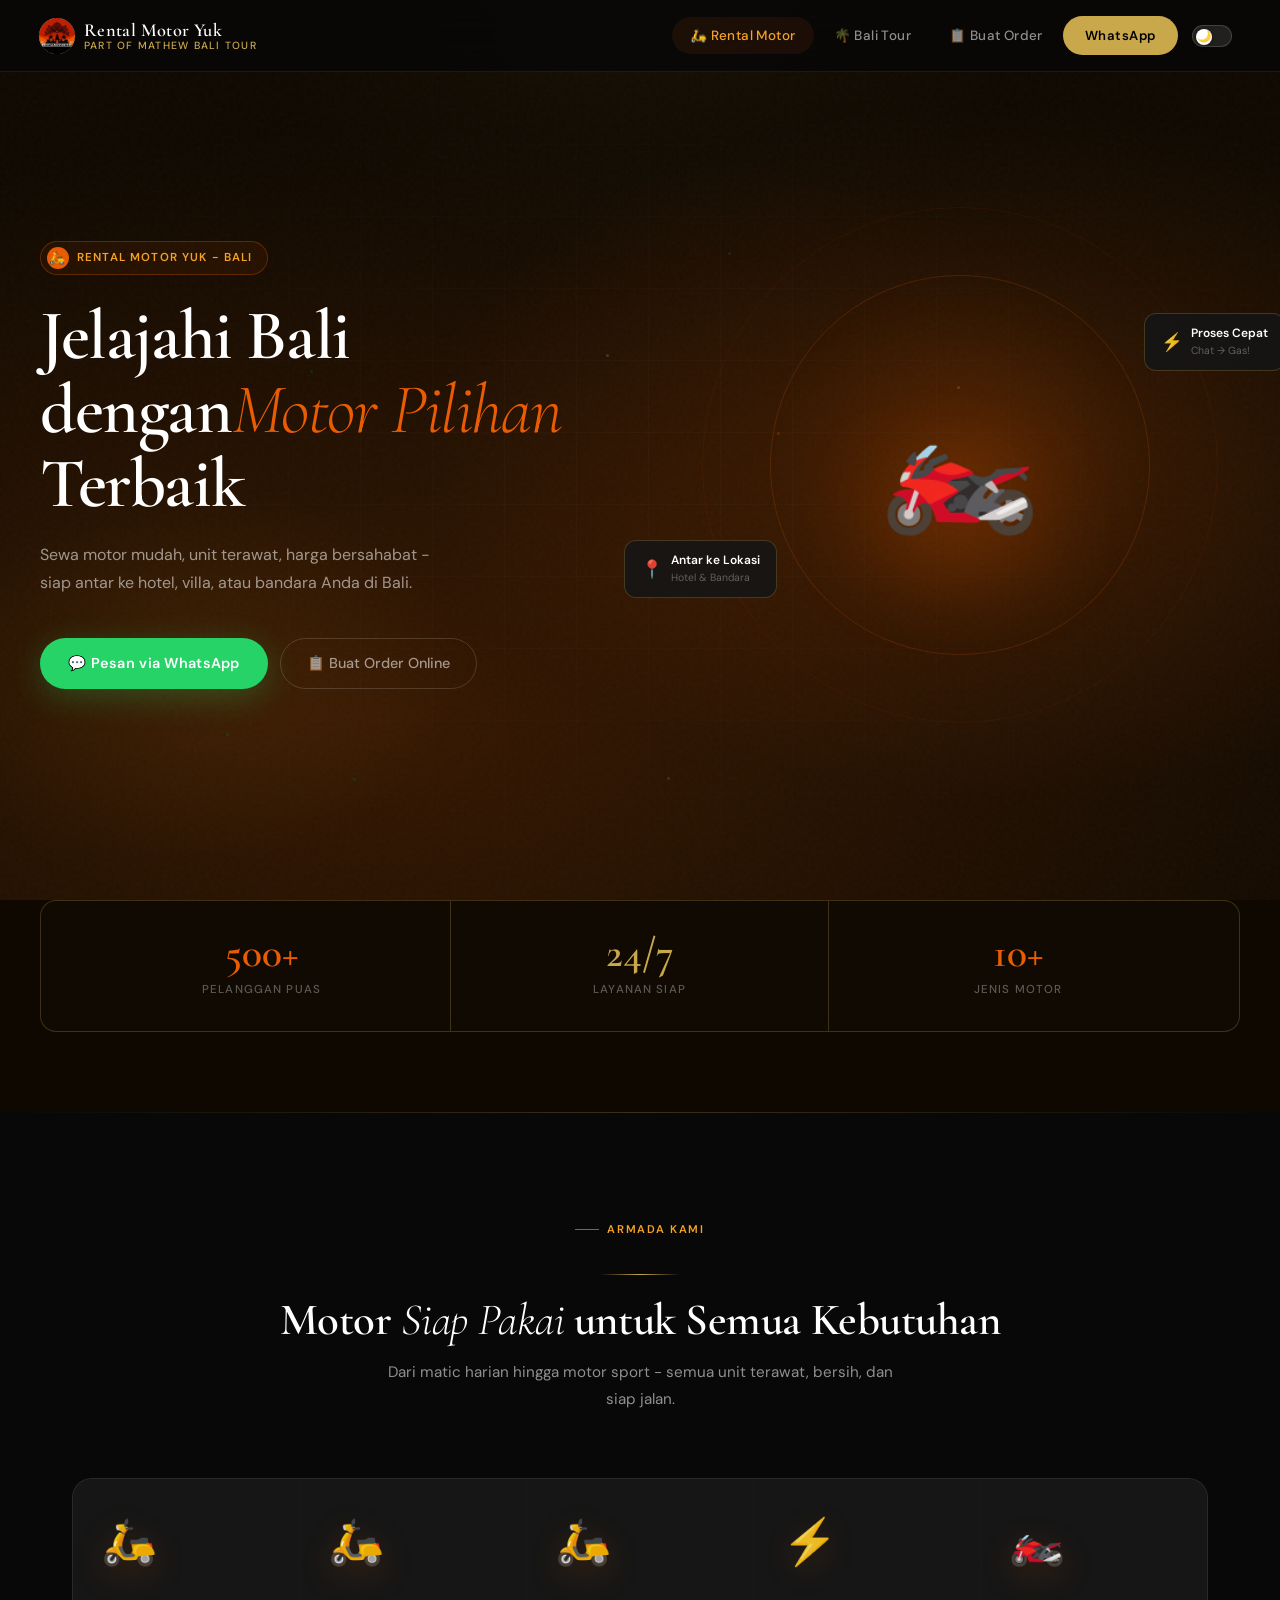
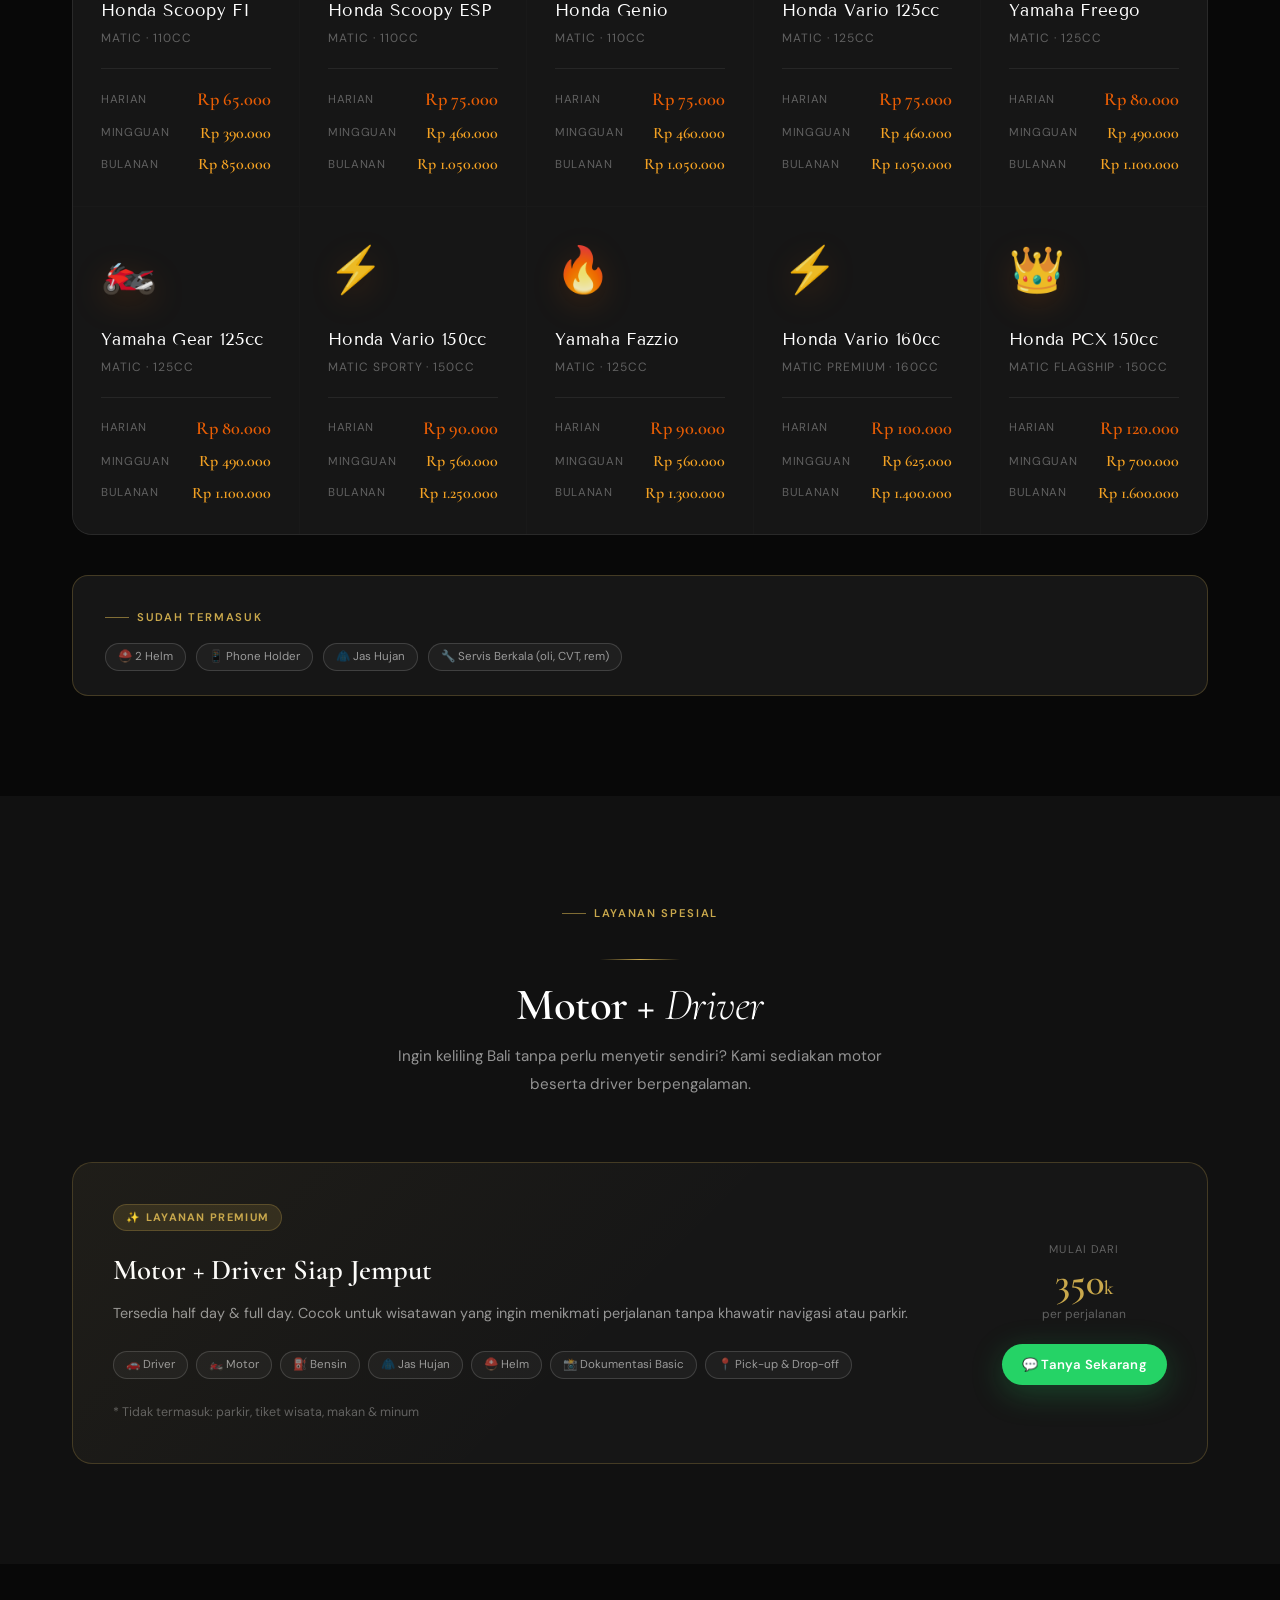
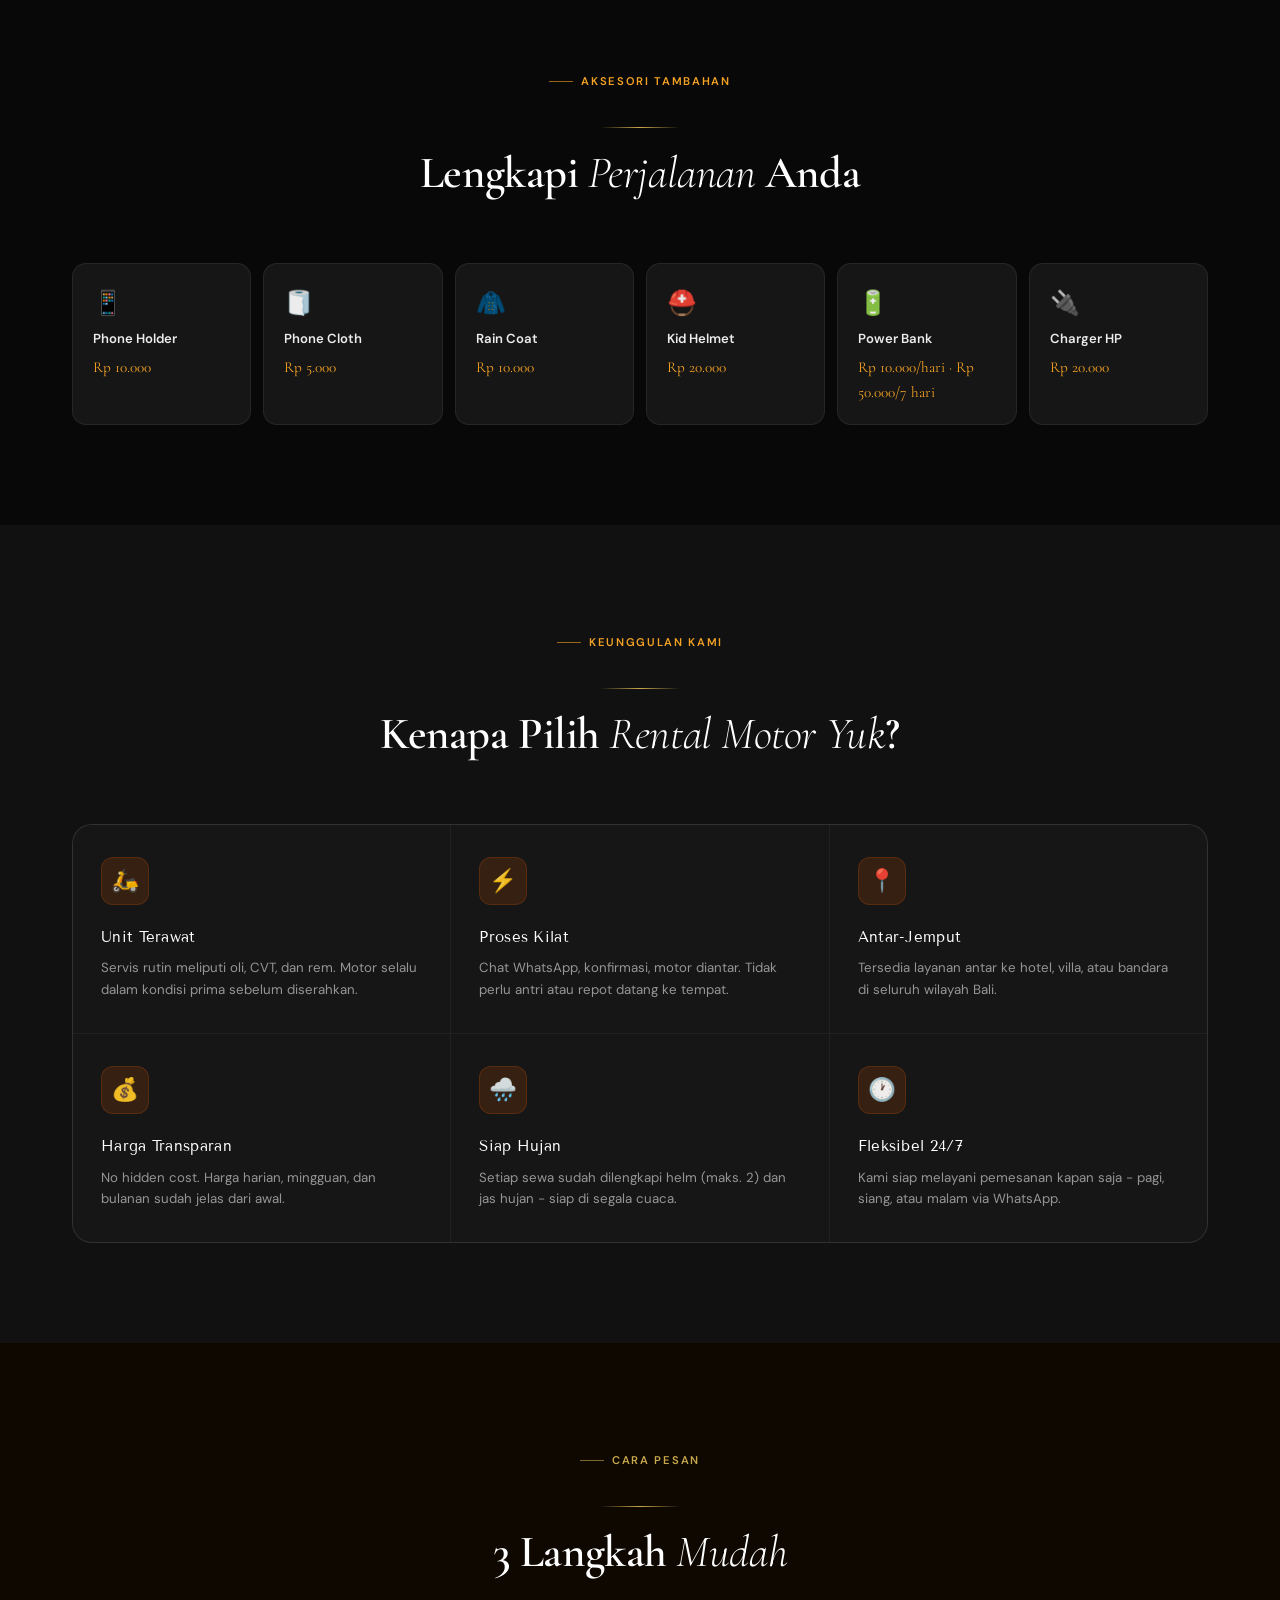
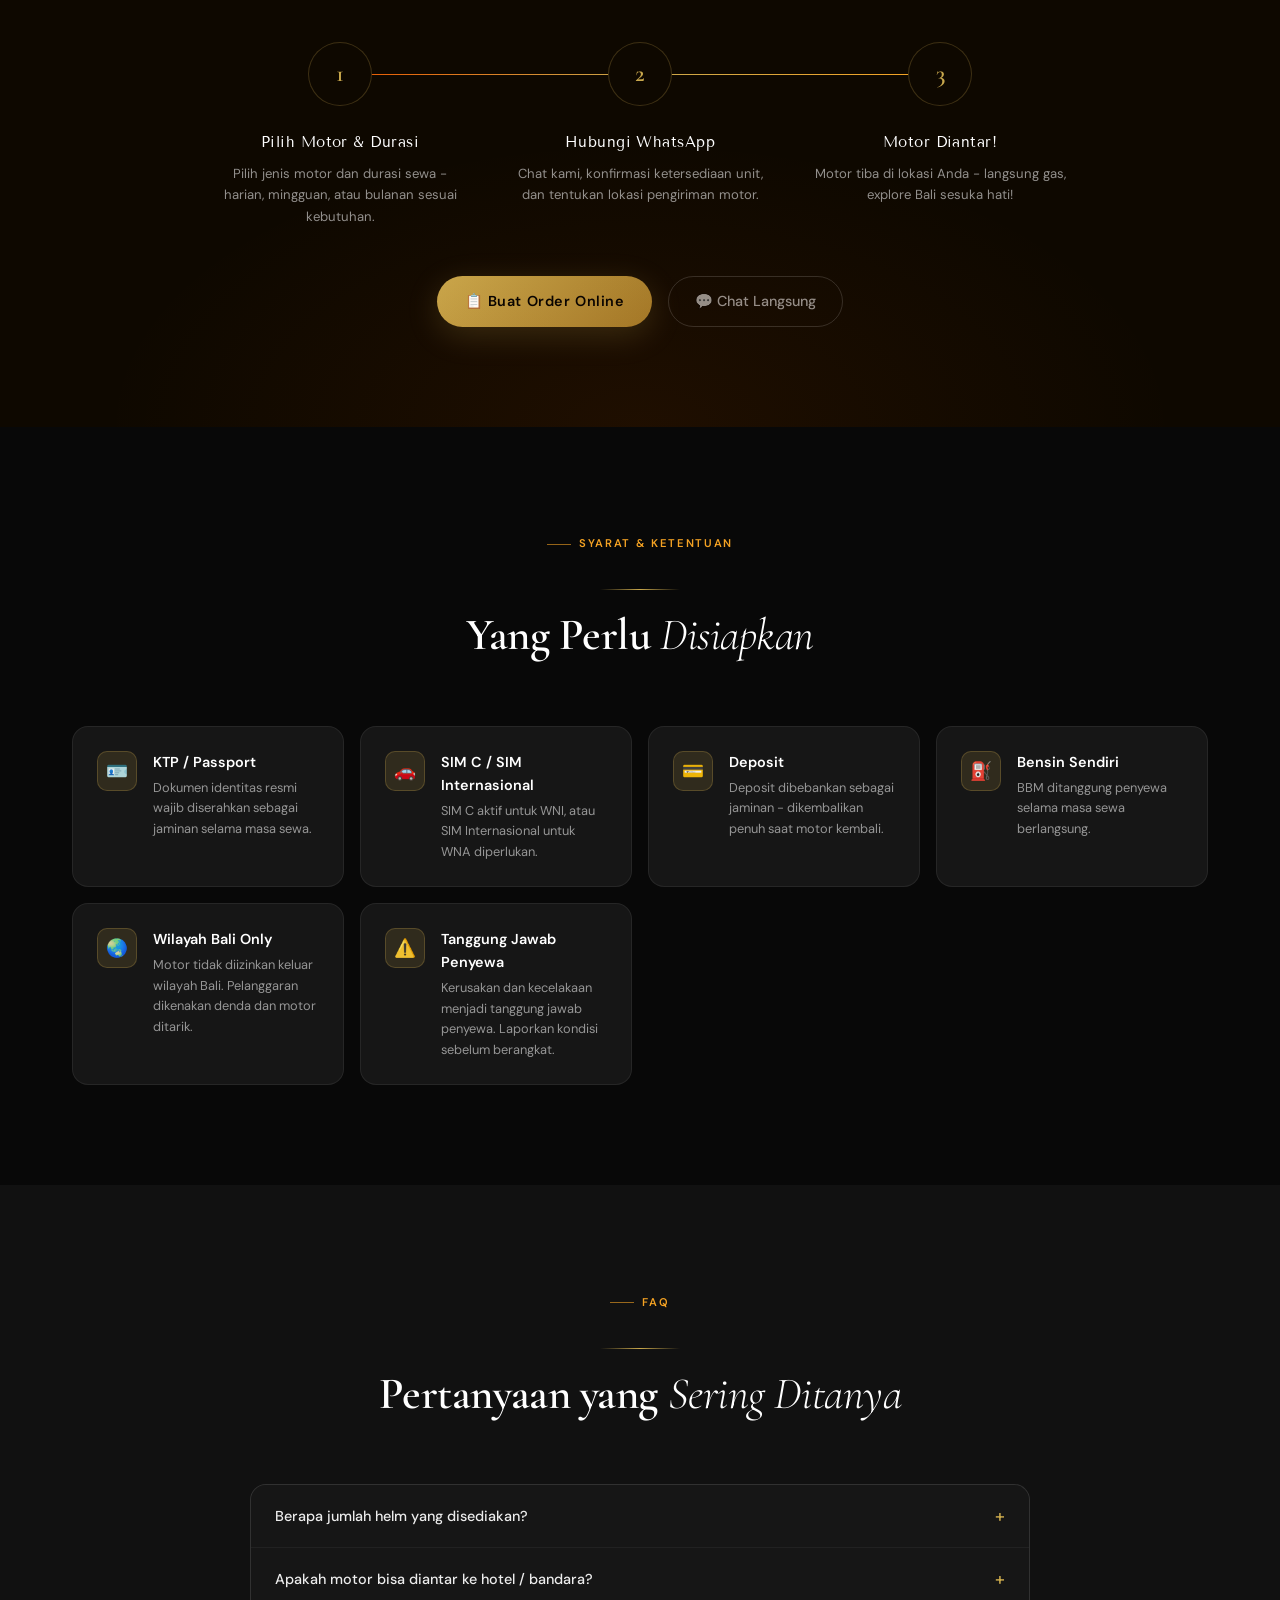
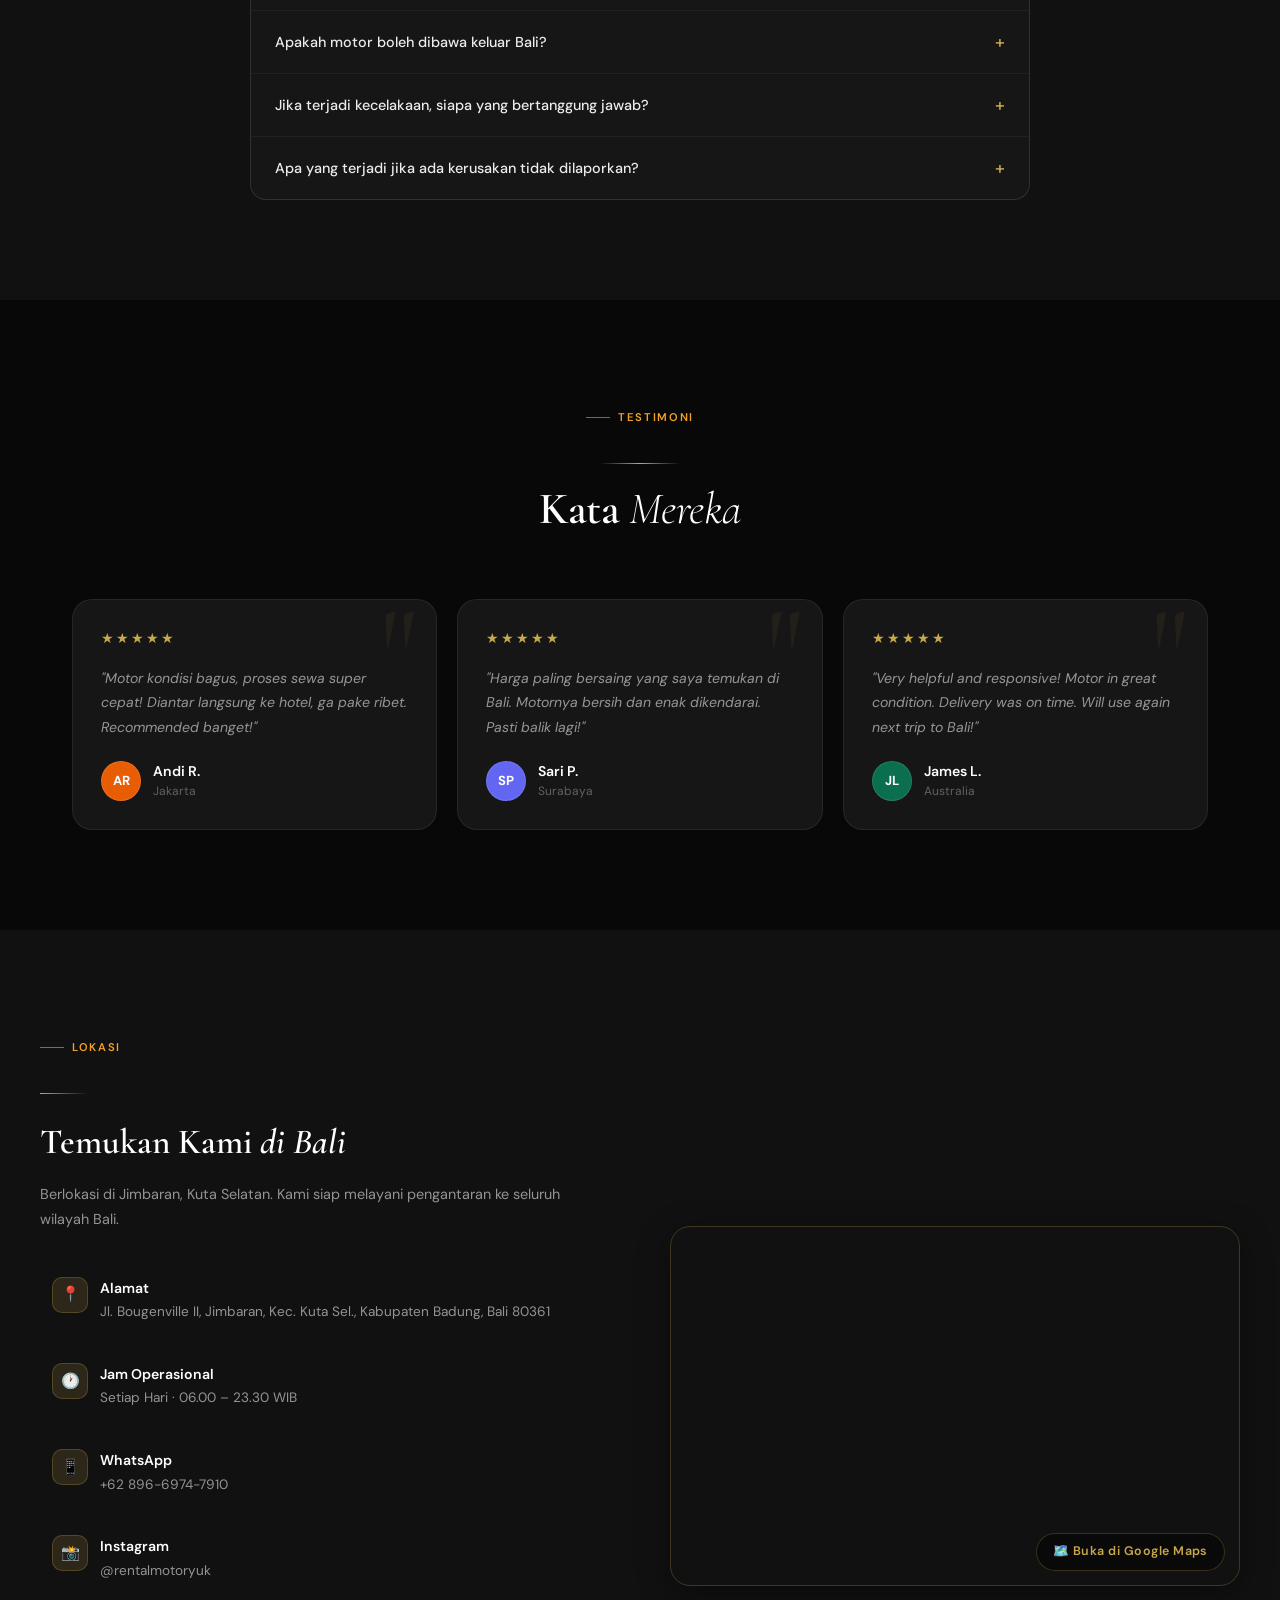
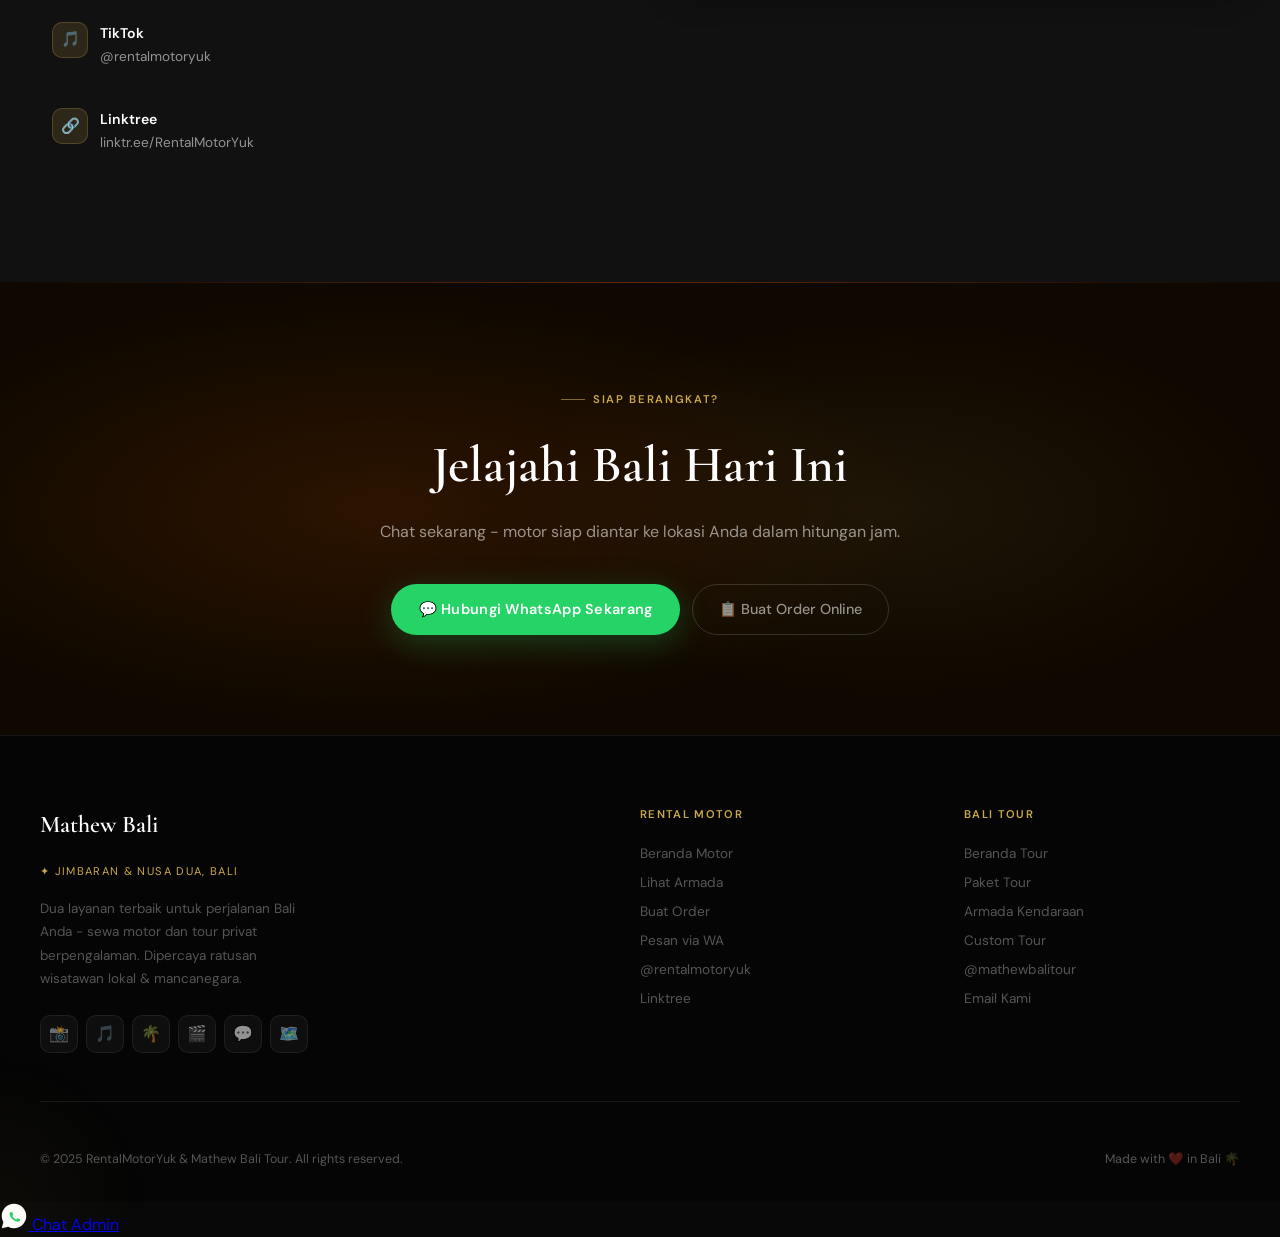
==== commit cf752957: "initial commit: website Rental Motor Yuk & Mathew Bali Tour" ====
--- a/index.html
+++ b/index.html
@@ -18,7 +18,7 @@
 
     <!-- Open Graph / Social Preview -->
     <meta property="og:type" content="website" />
-    <meta property="og:url" content="https://mathewbali.vercel.app/" />
+    <meta property="og:url" content="https://rentalmotoryuk.vercel.app/" />
     <meta
       property="og:title"
       content="Rental Motor Yuk – Sewa Motor Bali Terpercaya"
@@ -29,7 +29,7 @@
     />
     <meta
       property="og:image"
-      content="https://mathewbali.vercel.app/logo/rentalmotoryuk-circle.png"
+      content="https://rentalmotoryuk.vercel.app/logo/rentalmotoryuk-circle.png"
     />
     <meta property="og:image:width" content="400" />
     <meta property="og:image:height" content="400" />
@@ -48,13 +48,13 @@
     />
     <meta
       name="twitter:image"
-      content="https://mathewbali.vercel.app/logo/rentalmotoryuk-circle.png"
+      content="https://rentalmotoryuk.vercel.app/logo/rentalmotoryuk-circle.png"
     />
 
     <!-- SEO extras -->
     <meta name="robots" content="index, follow" />
     <meta name="theme-color" content="#E85D04" />
-    <link rel="canonical" href="https://mathewbali.vercel.app/" />
+    <link rel="canonical" href="https://rentalmotoryuk.vercel.app/" />
 
     <!-- Structured Data: Local Business + Vehicle Rental -->
     <script type="application/ld+json">
@@ -63,14 +63,14 @@
       "@graph": [
         {
           "@type": "LocalBusiness",
-          "@id": "https://mathewbali.vercel.app/#rental",
+          "@id": "https://rentalmotoryuk.vercel.app/#rental",
           "name": "Rental Motor Yuk",
           "description": "Rental motor Bali terpercaya di Jimbaran & Nusa Dua. Scoopy, Vario, PCX, Fazzio tersedia. Harga mulai Rp 65.000/hari. Antar-jemput ke hotel & bandara.",
-          "url": "https://mathewbali.vercel.app/",
+          "url": "https://rentalmotoryuk.vercel.app/",
           "telephone": "+6289669747910",
           "email": "mathewbalitour@gmail.com",
-          "image": "https://mathewbali.vercel.app/logo/rentalmotoryuk-circle.png",
-          "logo": "https://mathewbali.vercel.app/logo/rentalmotoryuk-circle.png",
+          "image": "https://rentalmotoryuk.vercel.app/logo/rentalmotoryuk-circle.png",
+          "logo": "https://rentalmotoryuk.vercel.app/logo/rentalmotoryuk-circle.png",
           "priceRange": "Rp 65.000 - Rp 120.000 / hari",
           "currenciesAccepted": "IDR",
           "paymentAccepted": "Cash, Transfer Bank",
--- a/css/style.css
+++ b/css/style.css
@@ -23,7 +23,7 @@
   --gold-dim: rgba(201, 168, 76, 0.15);
   --gold-border: rgba(201, 168, 76, 0.25);
 
-  /* Neutral — DARK (default) */
+  /* Neutral - DARK (default) */
   --white: #ffffff;
   --off-white: #f5f0e8;
   --dark-bg: #080808;
@@ -51,10 +51,10 @@
 }
 
 /* ═══════════════════════════════════════════════════
-   LIGHT MODE — Luxury Ivory & Gold
+   LIGHT MODE - Luxury Ivory & Gold
    ═══════════════════════════════════════════════════ */
 [data-theme="light"] {
-  /* Backgrounds — warm ivory hierarchy */
+  /* Backgrounds - warm ivory hierarchy */
   --dark-bg: #f7f3ee;
   --dark-surface: #efe9e0;
   --dark-card: #ffffff;
@@ -65,28 +65,28 @@
   --dark-border: rgba(0, 0, 0, 0.08);
   --dark-border-hover: rgba(0, 0, 0, 0.18);
 
-  /* Text — deep charcoal */
+  /* Text - deep charcoal */
   --white: #1a1209;
   --text-primary: rgba(26, 18, 9, 0.9);
   --text-secondary: rgba(26, 18, 9, 0.55);
   --text-muted: rgba(26, 18, 9, 0.35);
 
-  /* Gold — slightly richer in light */
+  /* Gold - slightly richer in light */
   --gold: #a07828;
   --gold-light: #c9a84c;
   --gold-dim: rgba(160, 120, 40, 0.1);
   --gold-border: rgba(160, 120, 40, 0.22);
 
-  /* Motor accent — deeper orange on light */
+  /* Motor accent - deeper orange on light */
   --motor-gold: #c94f00;
   --motor-primary-dim: rgba(232, 93, 4, 0.1);
 
-  /* Tour accent — deeper green on light */
+  /* Tour accent - deeper green on light */
   --tour-green: #0b6e4f;
   --tour-primary-dim: rgba(11, 110, 79, 0.1);
 }
 
-/* ── Global theme transition — hanya elemen utama, bukan semua elemen ── */
+/* ── Global theme transition - hanya elemen utama, bukan semua elemen ── */
 body,
 .navbar,
 .nav-links,
@@ -3302,7 +3302,7 @@
 }
 
 /* ═══════════════════════════════════════════════════
-   FLUID RESPONSIVE — scales at all zoom levels
+   FLUID RESPONSIVE - scales at all zoom levels
    ═══════════════════════════════════════════════════ */
 
 /* Fluid container padding */
@@ -3311,7 +3311,7 @@
   padding-right: clamp(1rem, 3vw, 2rem);
 }
 
-/* Armada grid — fluid columns */
+/* Armada grid - fluid columns */
 .armada-grid {
   grid-template-columns: repeat(
     auto-fill,
@@ -3319,7 +3319,7 @@
   );
 }
 
-/* Motor selector — fluid */
+/* Motor selector - fluid */
 .motor-selector-grid {
   grid-template-columns: repeat(
     auto-fill,
@@ -3327,7 +3327,7 @@
   );
 }
 
-/* Addon grid — fluid */
+/* Addon grid - fluid */
 .addon-checkbox-grid {
   grid-template-columns: repeat(
     auto-fill,
@@ -3335,7 +3335,7 @@
   );
 }
 
-/* Features grid — fluid */
+/* Features grid - fluid */
 .features-grid {
   grid-template-columns: repeat(
     auto-fill,
@@ -3343,7 +3343,7 @@
   );
 }
 
-/* Testi grid — fluid */
+/* Testi grid - fluid */
 .testi-grid {
   grid-template-columns: repeat(
     auto-fill,
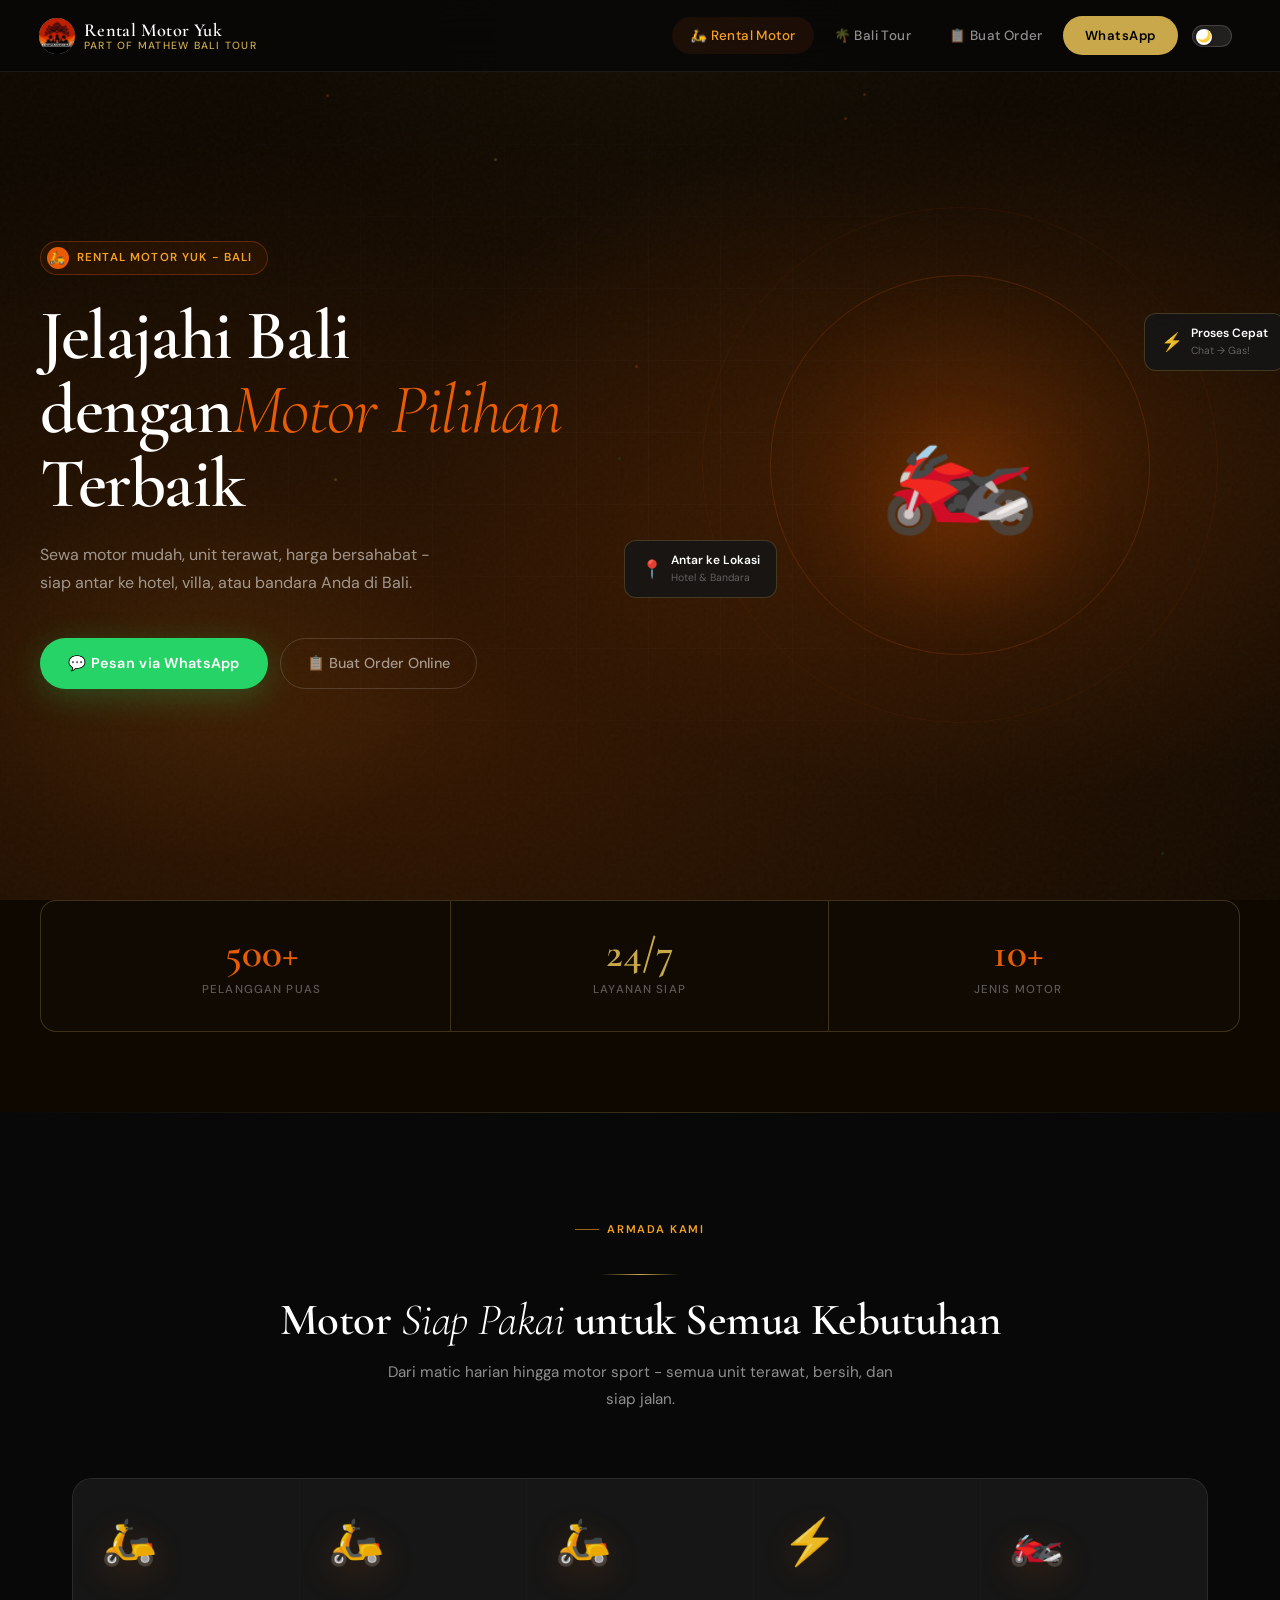
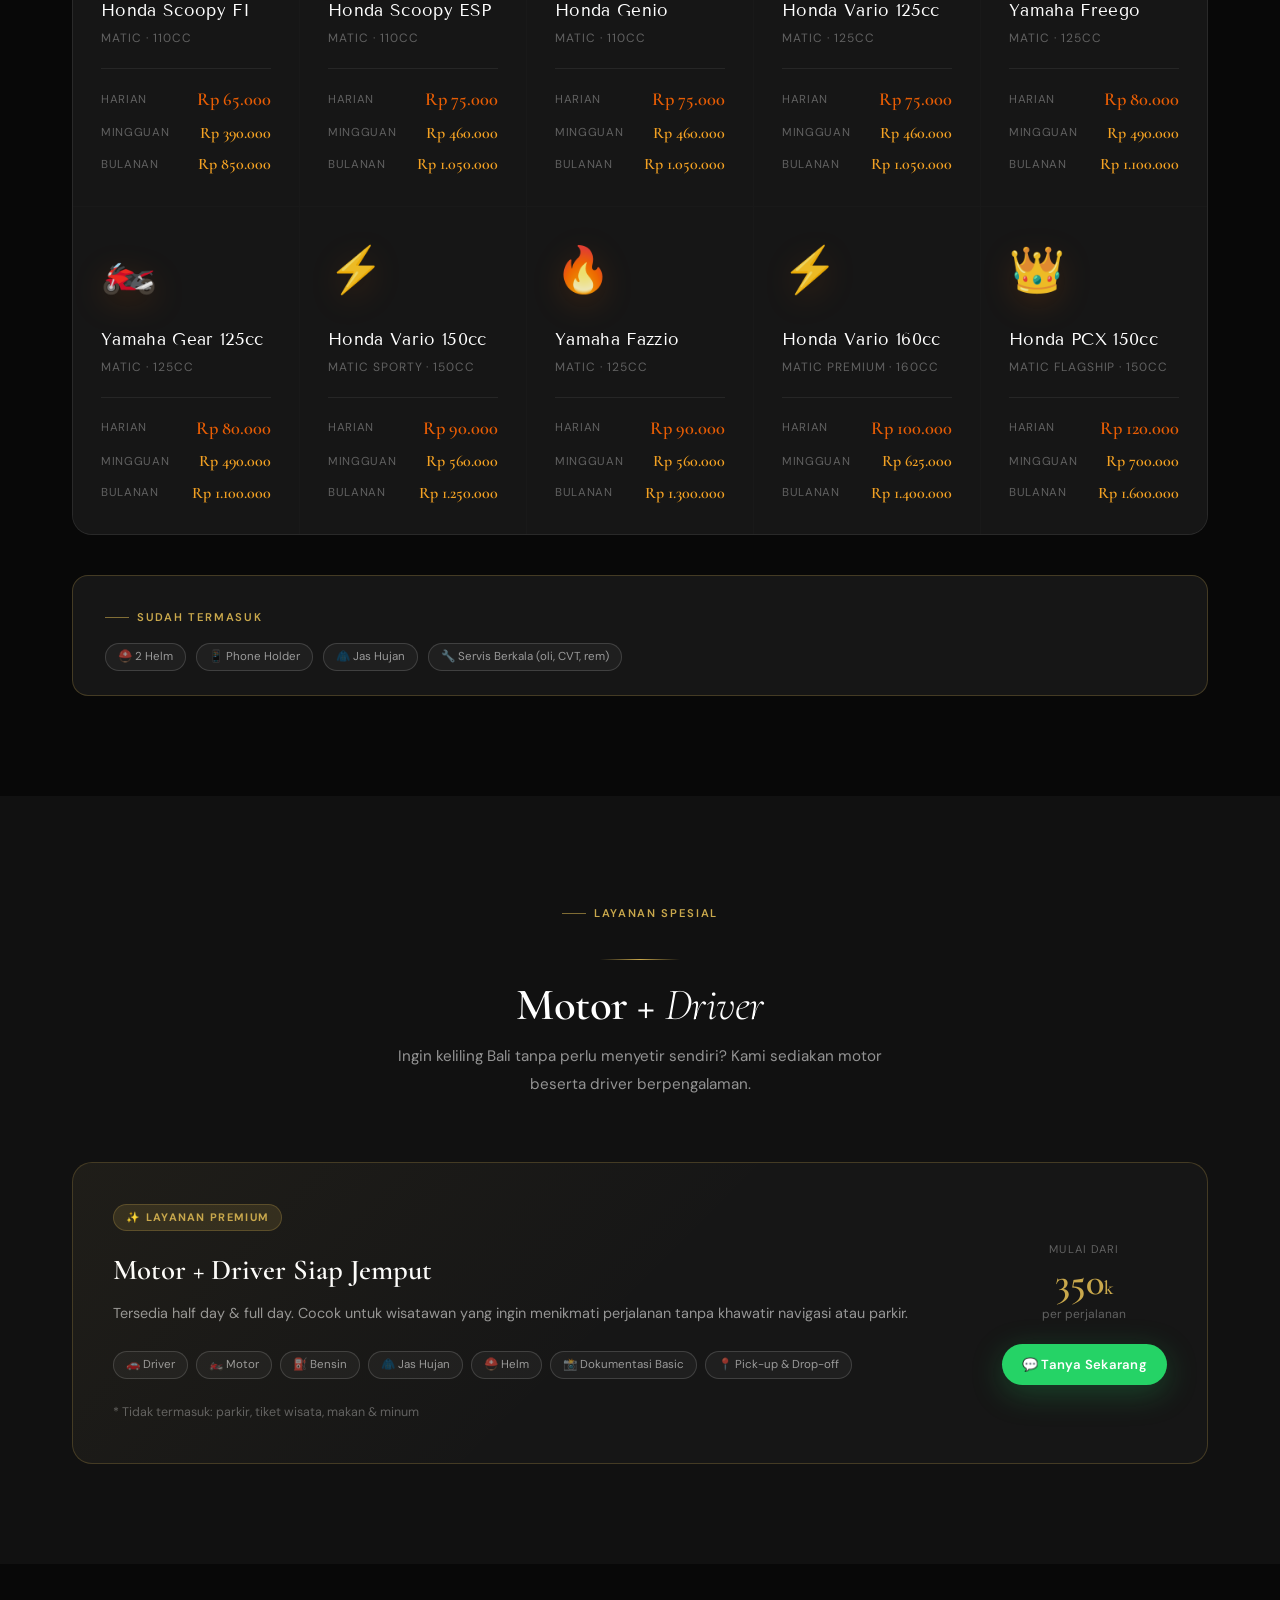
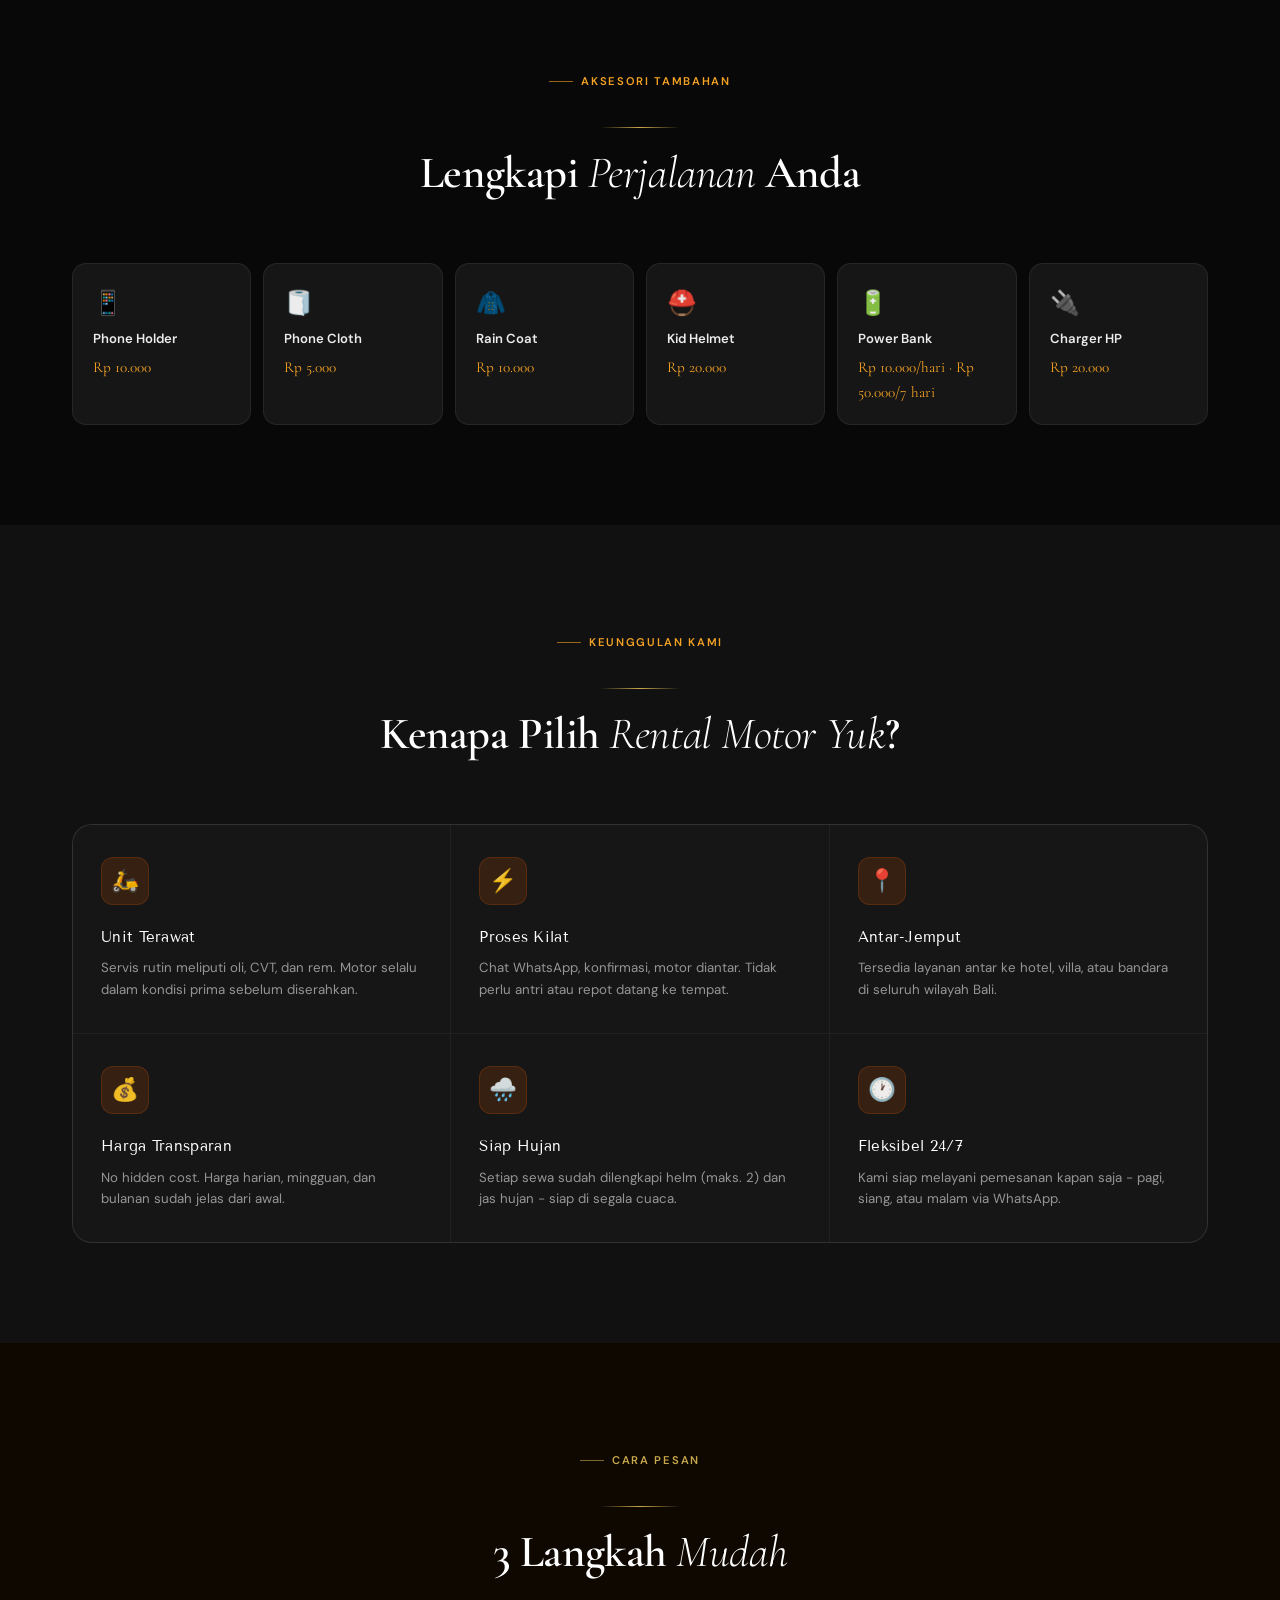
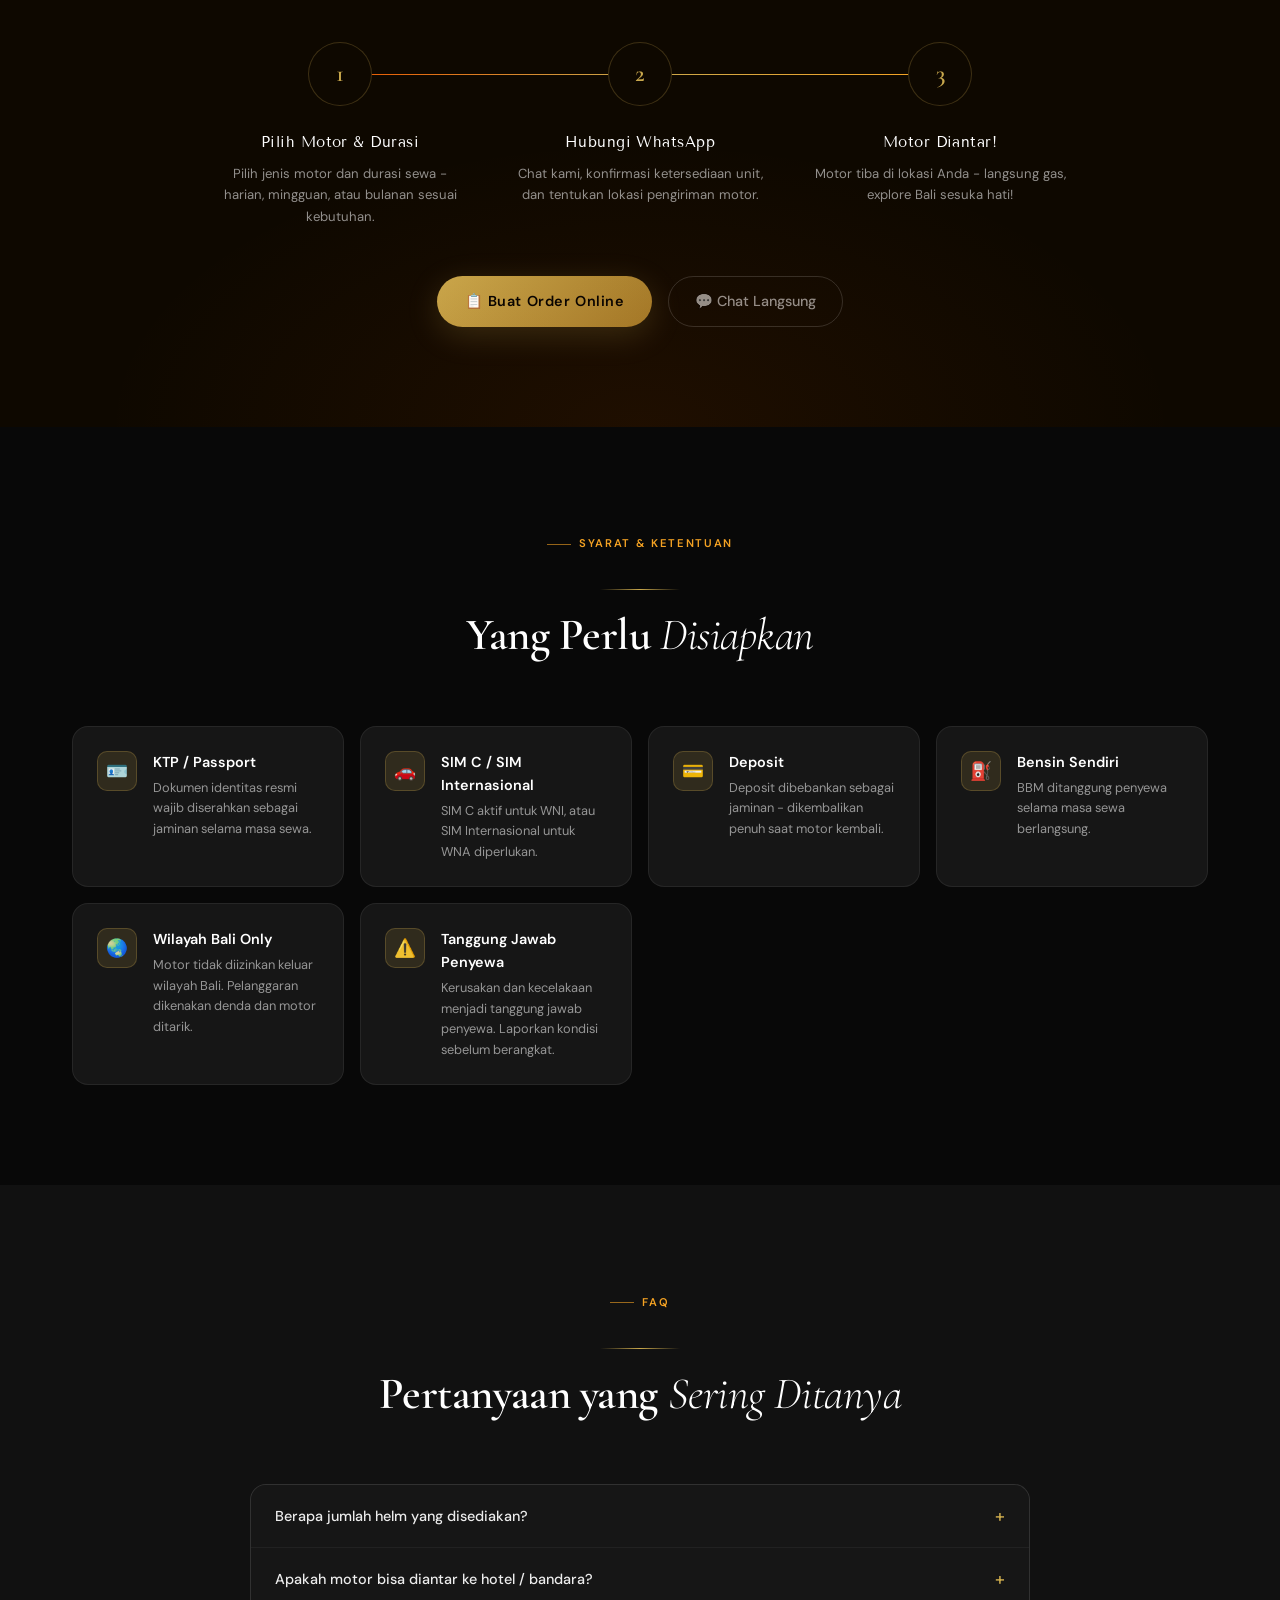
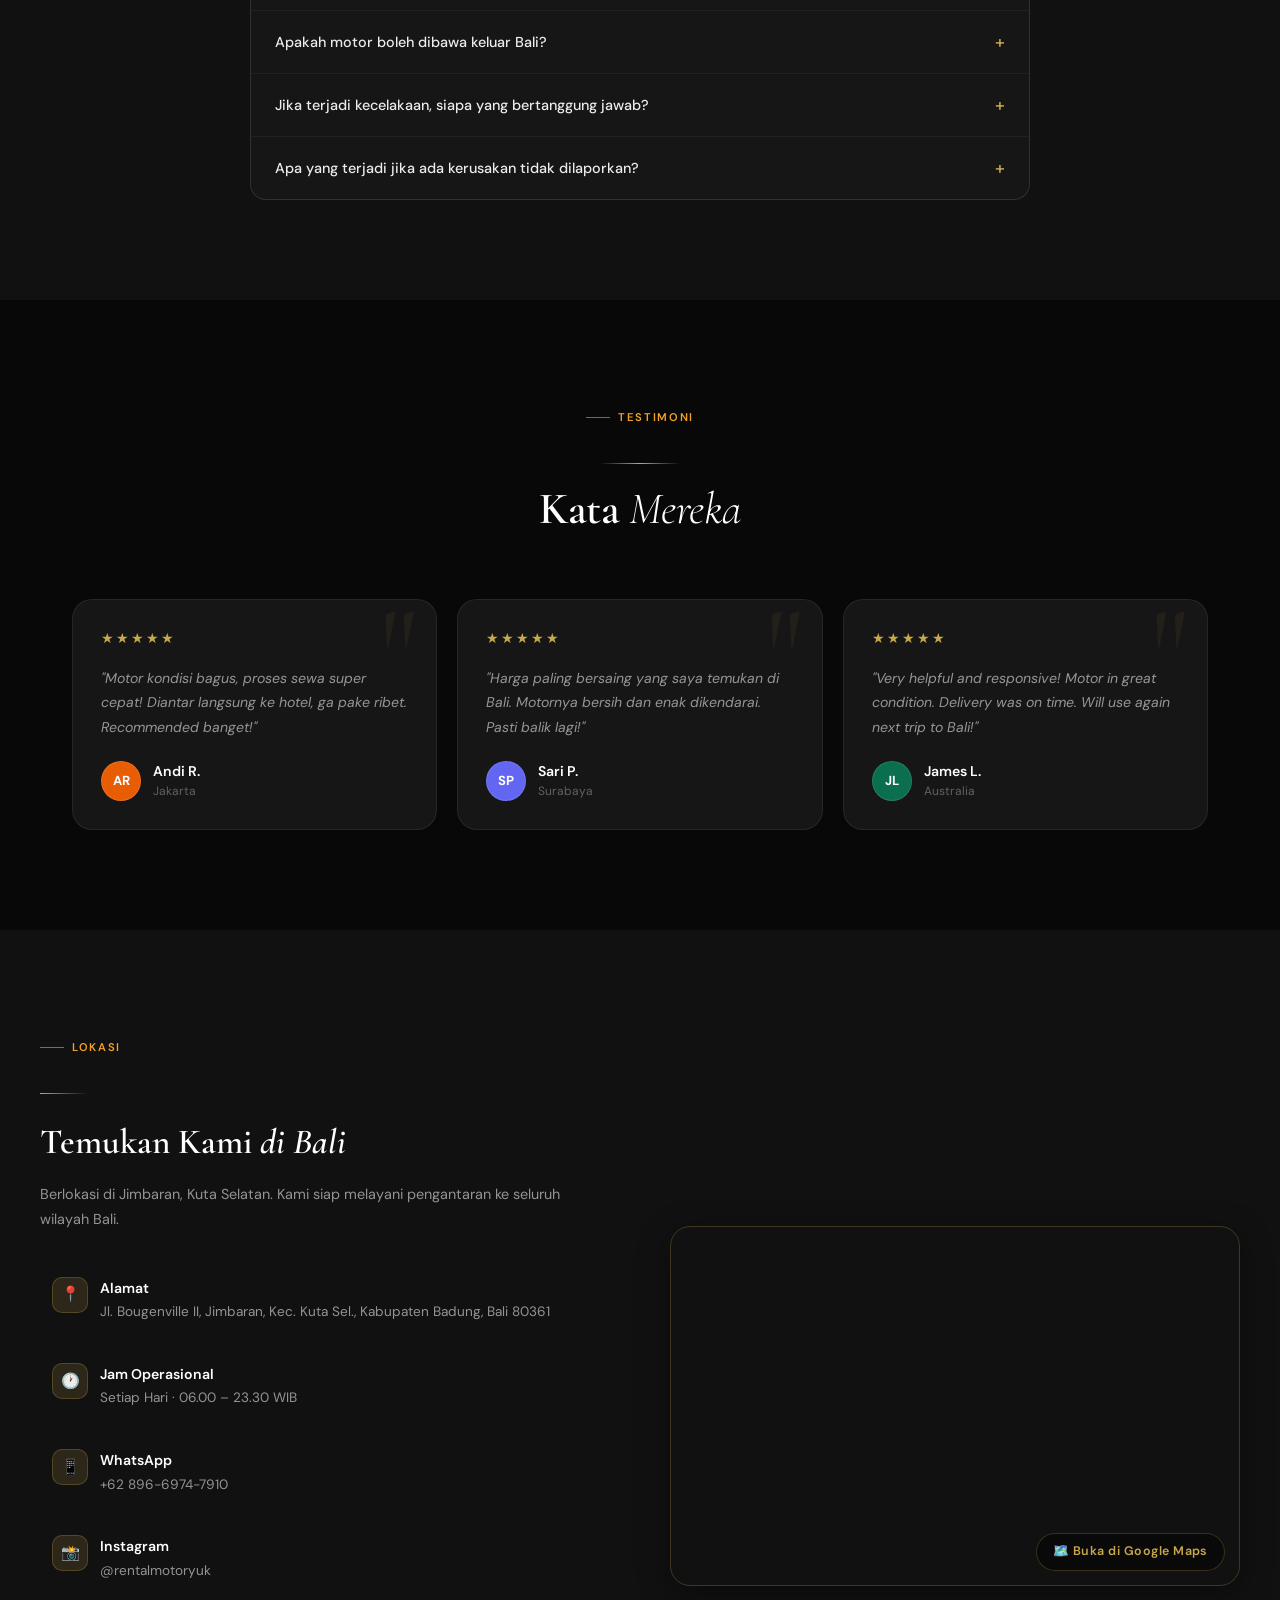
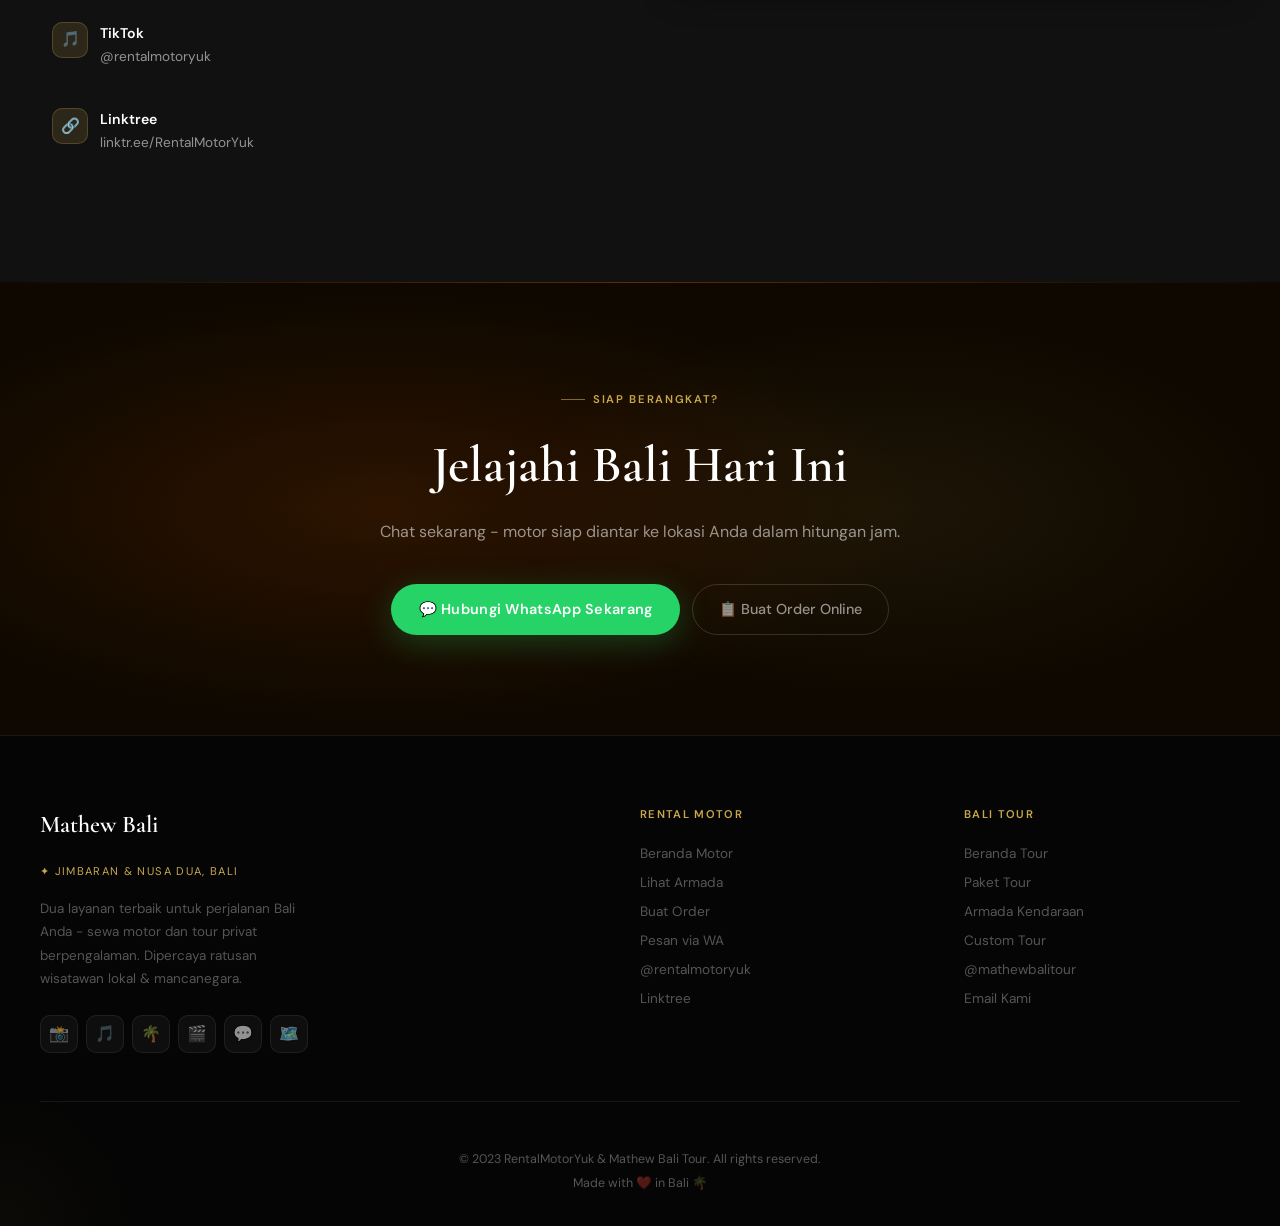
==== commit 60734202: "fix: footer copyright 2023, hapus floating WA button, center layout" ====
--- a/index.html
+++ b/index.html
@@ -29,7 +29,7 @@
     />
     <meta
       property="og:image"
-      content="https://rentalmotoryuk.vercel.app/logo/rentalmotoryuk-circle.png"
+      content="https://rentalmotoryuk.vercel.app/logo/rentalmotoryuk-circle.webp"
     />
     <meta property="og:image:width" content="400" />
     <meta property="og:image:height" content="400" />
@@ -48,7 +48,7 @@
     />
     <meta
       name="twitter:image"
-      content="https://rentalmotoryuk.vercel.app/logo/rentalmotoryuk-circle.png"
+      content="https://rentalmotoryuk.vercel.app/logo/rentalmotoryuk-circle.webp"
     />
 
     <!-- SEO extras -->
@@ -58,94 +58,94 @@
 
     <!-- Structured Data: Local Business + Vehicle Rental -->
     <script type="application/ld+json">
-    {
-      "@context": "https://schema.org",
-      "@graph": [
-        {
-          "@type": "LocalBusiness",
-          "@id": "https://rentalmotoryuk.vercel.app/#rental",
-          "name": "Rental Motor Yuk",
-          "description": "Rental motor Bali terpercaya di Jimbaran & Nusa Dua. Scoopy, Vario, PCX, Fazzio tersedia. Harga mulai Rp 65.000/hari. Antar-jemput ke hotel & bandara.",
-          "url": "https://rentalmotoryuk.vercel.app/",
-          "telephone": "+6289669747910",
-          "email": "mathewbalitour@gmail.com",
-          "image": "https://rentalmotoryuk.vercel.app/logo/rentalmotoryuk-circle.png",
-          "logo": "https://rentalmotoryuk.vercel.app/logo/rentalmotoryuk-circle.png",
-          "priceRange": "Rp 65.000 - Rp 120.000 / hari",
-          "currenciesAccepted": "IDR",
-          "paymentAccepted": "Cash, Transfer Bank",
-          "openingHours": "Mo-Su 08:00-20:00",
-          "sameAs": [
-            "https://www.instagram.com/rentalmotoryuk",
-            "https://www.tiktok.com/@rentalmotoryuk",
-            "https://linktr.ee/RentalMotorYuk",
-            "https://maps.app.goo.gl/8phzsVdAwPXBimxo9"
-          ],
-          "address": {
-            "@type": "PostalAddress",
-            "streetAddress": "Jimbaran",
-            "addressLocality": "Nusa Dua",
-            "addressRegion": "Bali",
-            "addressCountry": "ID"
+      {
+        "@context": "https://schema.org",
+        "@graph": [
+          {
+            "@type": "LocalBusiness",
+            "@id": "https://rentalmotoryuk.vercel.app/#rental",
+            "name": "Rental Motor Yuk",
+            "description": "Rental motor Bali terpercaya di Jimbaran & Nusa Dua. Scoopy, Vario, PCX, Fazzio tersedia. Harga mulai Rp 65.000/hari. Antar-jemput ke hotel & bandara.",
+            "url": "https://rentalmotoryuk.vercel.app/",
+            "telephone": "+6289669747910",
+            "email": "mathewbalitour@gmail.com",
+            "image": "https://rentalmotoryuk.vercel.app/logo/rentalmotoryuk-circle.webp",
+            "logo": "https://rentalmotoryuk.vercel.app/logo/rentalmotoryuk-circle.webp",
+            "priceRange": "Rp 65.000 - Rp 120.000 / hari",
+            "currenciesAccepted": "IDR",
+            "paymentAccepted": "Cash, Transfer Bank",
+            "openingHours": "Mo-Su 08:00-20:00",
+            "sameAs": [
+              "https://www.instagram.com/rentalmotoryuk",
+              "https://www.tiktok.com/@rentalmotoryuk",
+              "https://linktr.ee/RentalMotorYuk",
+              "https://maps.app.goo.gl/8phzsVdAwPXBimxo9"
+            ],
+            "address": {
+              "@type": "PostalAddress",
+              "streetAddress": "Jimbaran",
+              "addressLocality": "Nusa Dua",
+              "addressRegion": "Bali",
+              "addressCountry": "ID"
+            },
+            "geo": {
+              "@type": "GeoCoordinates",
+              "latitude": -8.7833,
+              "longitude": 115.1667
+            },
+            "hasMap": "https://maps.app.goo.gl/8phzsVdAwPXBimxo9",
+            "areaServed": {
+              "@type": "Place",
+              "name": "Bali, Indonesia"
+            }
           },
-          "geo": {
-            "@type": "GeoCoordinates",
-            "latitude": -8.7833,
-            "longitude": 115.1667
-          },
-          "hasMap": "https://maps.app.goo.gl/8phzsVdAwPXBimxo9",
-          "areaServed": {
-            "@type": "Place",
-            "name": "Bali, Indonesia"
+          {
+            "@type": "FAQPage",
+            "mainEntity": [
+              {
+                "@type": "Question",
+                "name": "Berapa harga sewa motor di Bali?",
+                "acceptedAnswer": {
+                  "@type": "Answer",
+                  "text": "Harga sewa motor di Rental Motor Yuk mulai dari Rp 65.000/hari untuk Scoopy FI. Tersedia juga paket mingguan dan bulanan dengan harga lebih hemat."
+                }
+              },
+              {
+                "@type": "Question",
+                "name": "Apakah ada layanan antar-jemput motor ke hotel?",
+                "acceptedAnswer": {
+                  "@type": "Answer",
+                  "text": "Ya, kami menyediakan layanan antar-jemput motor ke hotel, villa, dan bandara di seluruh area Bali. Biaya pengantaran menyesuaikan lokasi."
+                }
+              },
+              {
+                "@type": "Question",
+                "name": "Apa saja motor yang tersedia untuk disewa?",
+                "acceptedAnswer": {
+                  "@type": "Answer",
+                  "text": "Tersedia Scoopy FI, Scoopy ESP, Genio, Vario 125cc, Freego, Gear 125cc, Vario 150cc, Fazzio, Vario 160cc, dan PCX 150cc."
+                }
+              },
+              {
+                "@type": "Question",
+                "name": "Apa saja yang sudah termasuk dalam harga sewa motor?",
+                "acceptedAnswer": {
+                  "@type": "Answer",
+                  "text": "Setiap sewa sudah termasuk 2 helm, phone holder, jas hujan, dan servis berkala (oli, CVT, rem) dalam batas wajar."
+                }
+              },
+              {
+                "@type": "Question",
+                "name": "Apakah tersedia layanan motor dengan driver?",
+                "acceptedAnswer": {
+                  "@type": "Answer",
+                  "text": "Ya, tersedia layanan motor + driver mulai dari Rp 350.000. Sudah termasuk driver, motor, bensin, jas hujan, helm, dokumentasi basic, serta pick-up & drop-off."
+                }
+              }
+            ]
           }
-        },
-        {
-          "@type": "FAQPage",
-          "mainEntity": [
-            {
-              "@type": "Question",
-              "name": "Berapa harga sewa motor di Bali?",
-              "acceptedAnswer": {
-                "@type": "Answer",
-                "text": "Harga sewa motor di Rental Motor Yuk mulai dari Rp 65.000/hari untuk Scoopy FI. Tersedia juga paket mingguan dan bulanan dengan harga lebih hemat."
-              }
-            },
-            {
-              "@type": "Question",
-              "name": "Apakah ada layanan antar-jemput motor ke hotel?",
-              "acceptedAnswer": {
-                "@type": "Answer",
-                "text": "Ya, kami menyediakan layanan antar-jemput motor ke hotel, villa, dan bandara di seluruh area Bali. Biaya pengantaran menyesuaikan lokasi."
-              }
-            },
-            {
-              "@type": "Question",
-              "name": "Apa saja motor yang tersedia untuk disewa?",
-              "acceptedAnswer": {
-                "@type": "Answer",
-                "text": "Tersedia Scoopy FI, Scoopy ESP, Genio, Vario 125cc, Freego, Gear 125cc, Vario 150cc, Fazzio, Vario 160cc, dan PCX 150cc."
-              }
-            },
-            {
-              "@type": "Question",
-              "name": "Apa saja yang sudah termasuk dalam harga sewa motor?",
-              "acceptedAnswer": {
-                "@type": "Answer",
-                "text": "Setiap sewa sudah termasuk 2 helm, phone holder, jas hujan, dan servis berkala (oli, CVT, rem) dalam batas wajar."
-              }
-            },
-            {
-              "@type": "Question",
-              "name": "Apakah tersedia layanan motor dengan driver?",
-              "acceptedAnswer": {
-                "@type": "Answer",
-                "text": "Ya, tersedia layanan motor + driver mulai dari Rp 350.000. Sudah termasuk driver, motor, bensin, jas hujan, helm, dokumentasi basic, serta pick-up & drop-off."
-              }
-            }
-          ]
-        }
-      ]
-    }
+        ]
+      }
     </script>
     <link rel="preconnect" href="https://fonts.googleapis.com" />
     <link rel="preconnect" href="https://fonts.gstatic.com" crossorigin />
@@ -170,7 +170,7 @@
       <a href="index.html" class="nav-brand">
         <div class="nav-brand-logo" style="background: none; padding: 0">
           <img
-            src="logo/rentalmotoryuk-circle.png"
+            src="logo/rentalmotoryuk-circle.webp"
             alt="Rental Motor Yuk"
             style="
               width: 36px;
@@ -1197,7 +1197,7 @@
 
         <div class="footer-bottom">
           <span
-            >© 2025 RentalMotorYuk & Mathew Bali Tour. All rights
+            >© 2023 RentalMotorYuk & Mathew Bali Tour. All rights
             reserved.</span
           >
           <span>Made with ❤️ in Bali 🌴</span>
@@ -1206,31 +1206,5 @@
     </footer>
 
     <script src="js/main.js"></script>
-
-    <!-- Floating WA Button -->
-    <a
-      href="https://wa.me/6289669747910?text=Halo%20Admin,%20saya%20ingin%20sewa%20motor%20di%20Bali"
-      target="_blank"
-      id="wa-float"
-      title="Chat Admin via WhatsApp"
-    >
-      <svg
-        width="28"
-        height="28"
-        viewBox="0 0 32 32"
-        fill="none"
-        xmlns="http://www.w3.org/2000/svg"
-      >
-        <path
-          d="M16 2C8.268 2 2 8.268 2 16c0 2.478.67 4.797 1.838 6.786L2 30l7.43-1.81A13.94 13.94 0 0016 30c7.732 0 14-6.268 14-14S23.732 2 16 2z"
-          fill="#fff"
-        />
-        <path
-          d="M22.5 19.5c-.3-.15-1.77-.87-2.04-.97-.27-.1-.47-.15-.67.15-.2.3-.77.97-.94 1.17-.17.2-.35.22-.65.07-.3-.15-1.27-.47-2.42-1.5-.9-.8-1.5-1.78-1.67-2.08-.17-.3-.02-.46.13-.6.13-.13.3-.35.45-.52.15-.17.2-.3.3-.5.1-.2.05-.37-.02-.52-.07-.15-.67-1.62-.92-2.22-.24-.58-.49-.5-.67-.51h-.57c-.2 0-.52.07-.79.37-.27.3-1.03 1.01-1.03 2.46s1.06 2.85 1.2 3.05c.15.2 2.08 3.17 5.04 4.45.7.3 1.25.48 1.68.62.7.22 1.34.19 1.84.12.56-.08 1.77-.72 2.02-1.42.25-.7.25-1.3.17-1.42-.07-.12-.27-.2-.57-.35z"
-          fill="#25D366"
-        />
-      </svg>
-      <span>Chat Admin</span>
-    </a>
   </body>
 </html>
--- a/css/style.css
+++ b/css/style.css
@@ -23,7 +23,7 @@
   --gold-dim: rgba(201, 168, 76, 0.15);
   --gold-border: rgba(201, 168, 76, 0.25);
 
-  /* Neutral - DARK (default) */
+  /* Neutral — DARK (default) */
   --white: #ffffff;
   --off-white: #f5f0e8;
   --dark-bg: #080808;
@@ -51,10 +51,10 @@
 }
 
 /* ═══════════════════════════════════════════════════
-   LIGHT MODE - Luxury Ivory & Gold
+   LIGHT MODE — Luxury Ivory & Gold
    ═══════════════════════════════════════════════════ */
 [data-theme="light"] {
-  /* Backgrounds - warm ivory hierarchy */
+  /* Backgrounds — warm ivory hierarchy */
   --dark-bg: #f7f3ee;
   --dark-surface: #efe9e0;
   --dark-card: #ffffff;
@@ -65,28 +65,28 @@
   --dark-border: rgba(0, 0, 0, 0.08);
   --dark-border-hover: rgba(0, 0, 0, 0.18);
 
-  /* Text - deep charcoal */
+  /* Text — deep charcoal */
   --white: #1a1209;
   --text-primary: rgba(26, 18, 9, 0.9);
   --text-secondary: rgba(26, 18, 9, 0.55);
   --text-muted: rgba(26, 18, 9, 0.35);
 
-  /* Gold - slightly richer in light */
+  /* Gold — slightly richer in light */
   --gold: #a07828;
   --gold-light: #c9a84c;
   --gold-dim: rgba(160, 120, 40, 0.1);
   --gold-border: rgba(160, 120, 40, 0.22);
 
-  /* Motor accent - deeper orange on light */
+  /* Motor accent — deeper orange on light */
   --motor-gold: #c94f00;
   --motor-primary-dim: rgba(232, 93, 4, 0.1);
 
-  /* Tour accent - deeper green on light */
+  /* Tour accent — deeper green on light */
   --tour-green: #0b6e4f;
   --tour-primary-dim: rgba(11, 110, 79, 0.1);
 }
 
-/* ── Global theme transition - hanya elemen utama, bukan semua elemen ── */
+/* ── Global theme transition — hanya elemen utama, bukan semua elemen ── */
 body,
 .navbar,
 .nav-links,
@@ -2505,8 +2505,11 @@
 
 .footer-bottom {
   display: flex;
-  justify-content: space-between;
-  align-items: center;
+  flex-direction: column;
+  justify-content: center;
+  align-items: center;
+  text-align: center;
+  gap: 4px;
   font-size: 0.78rem;
   color: var(--text-muted);
 }
@@ -3302,7 +3305,7 @@
 }
 
 /* ═══════════════════════════════════════════════════
-   FLUID RESPONSIVE - scales at all zoom levels
+   FLUID RESPONSIVE — scales at all zoom levels
    ═══════════════════════════════════════════════════ */
 
 /* Fluid container padding */
@@ -3311,7 +3314,7 @@
   padding-right: clamp(1rem, 3vw, 2rem);
 }
 
-/* Armada grid - fluid columns */
+/* Armada grid — fluid columns */
 .armada-grid {
   grid-template-columns: repeat(
     auto-fill,
@@ -3319,7 +3322,7 @@
   );
 }
 
-/* Motor selector - fluid */
+/* Motor selector — fluid */
 .motor-selector-grid {
   grid-template-columns: repeat(
     auto-fill,
@@ -3327,7 +3330,7 @@
   );
 }
 
-/* Addon grid - fluid */
+/* Addon grid — fluid */
 .addon-checkbox-grid {
   grid-template-columns: repeat(
     auto-fill,
@@ -3335,7 +3338,7 @@
   );
 }
 
-/* Features grid - fluid */
+/* Features grid — fluid */
 .features-grid {
   grid-template-columns: repeat(
     auto-fill,
@@ -3343,7 +3346,7 @@
   );
 }
 
-/* Testi grid - fluid */
+/* Testi grid — fluid */
 .testi-grid {
   grid-template-columns: repeat(
     auto-fill,
